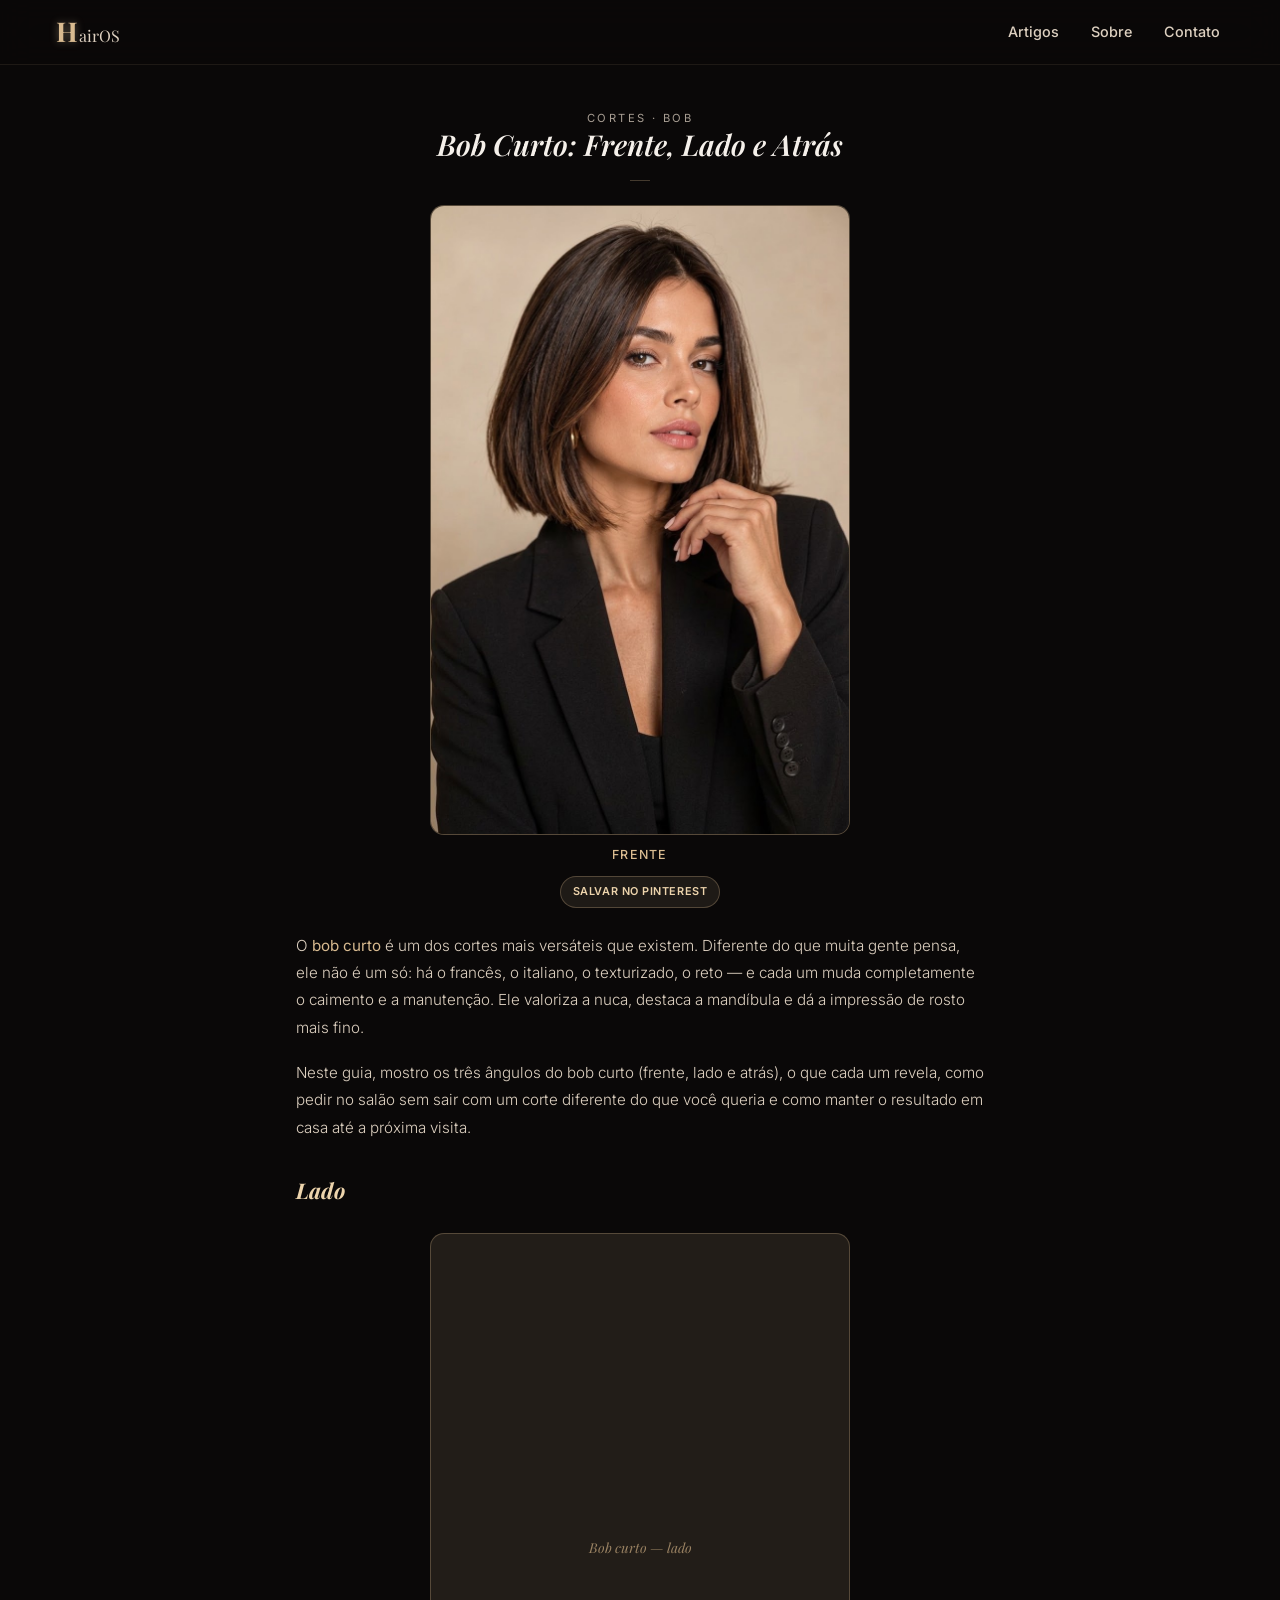
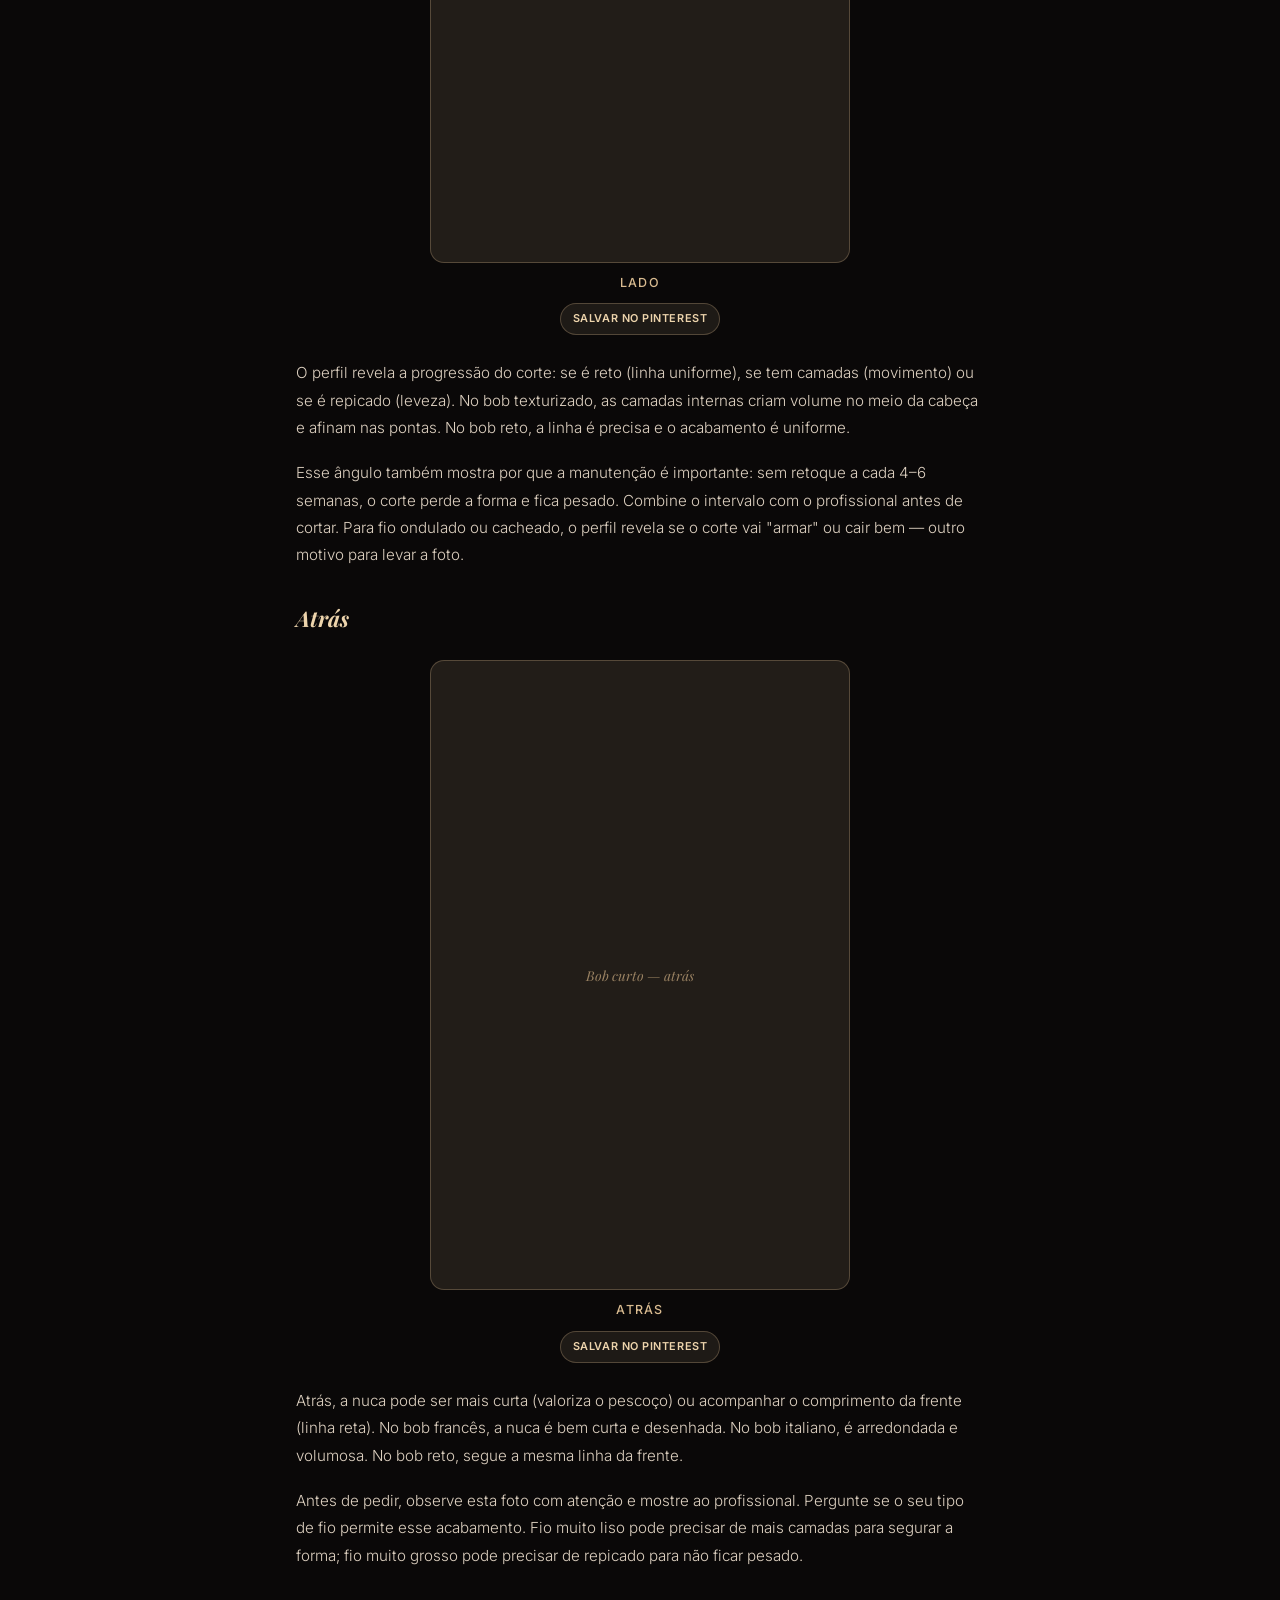
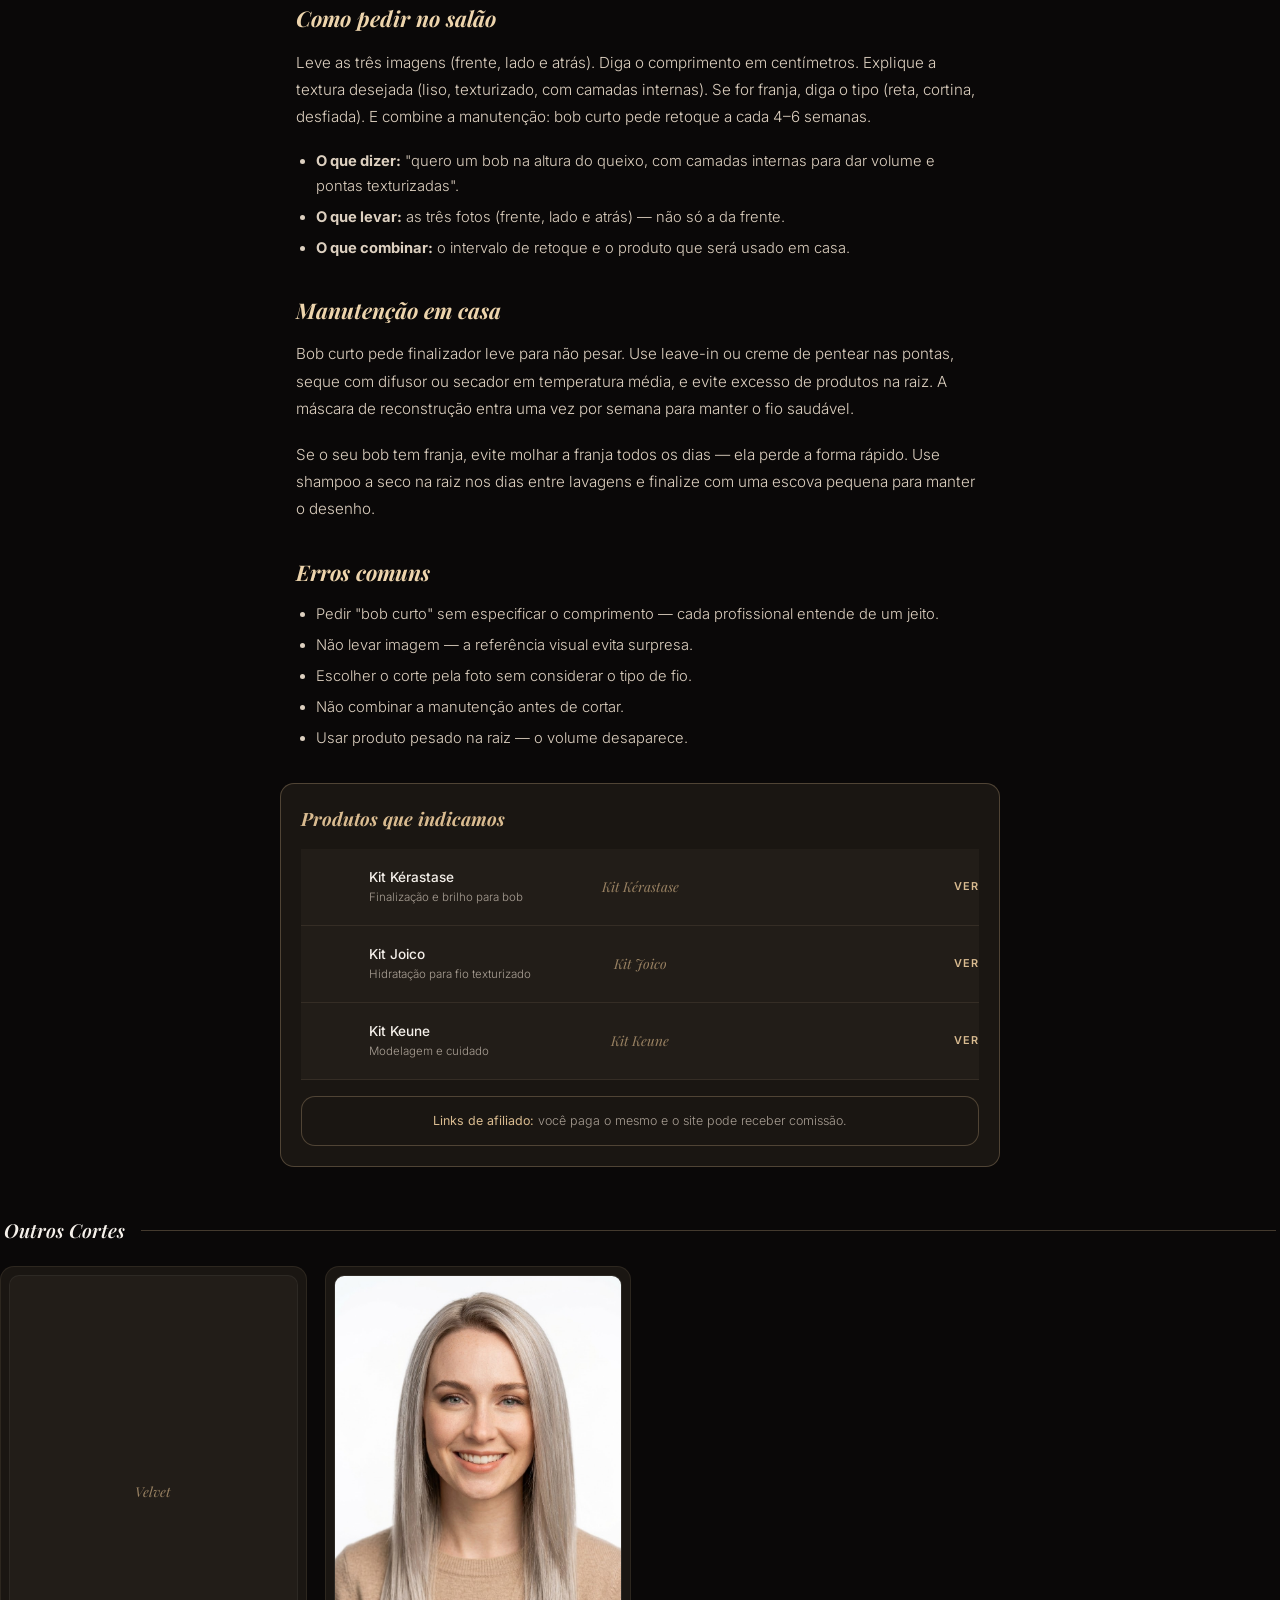
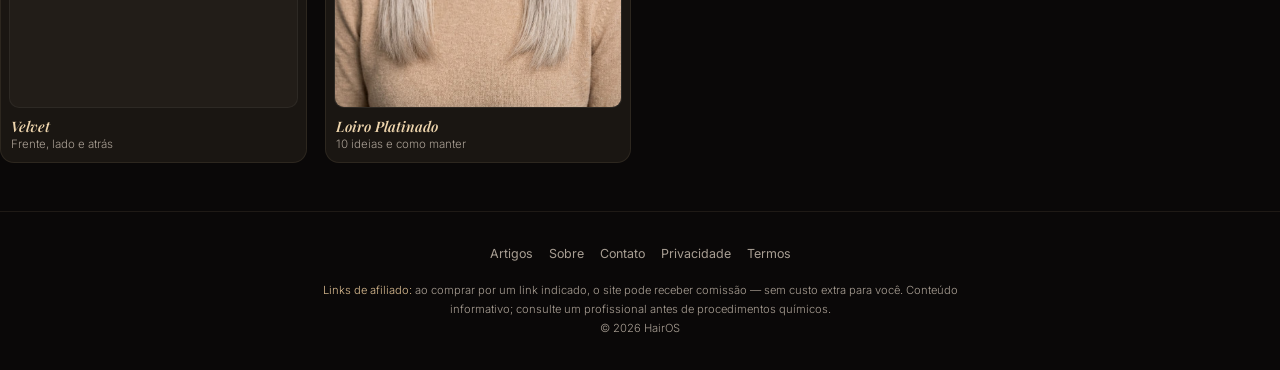
==== bob-curto.html @ 101d91c1 "ok" ====
<!DOCTYPE html>
<html lang="pt-BR">
<head>
  <meta charset="UTF-8">
  <meta name="viewport" content="width=device-width, initial-scale=1.0, viewport-fit=cover">
  <meta name="theme-color" content="#0a0808">
  <meta name="color-scheme" content="dark">
  <meta name="format-detection" content="telephone=no">

  <title>Bob Curto: Frente, Lado e Atrás — HairOS</title>
  <meta name="description" content="Bob curto: veja frente, lado e atrás, o que cada variação valoriza e como pedir no salão sem sair com um corte diferente. Guia completo com curadoria profissional.">
  <meta name="robots" content="index, follow, max-image-preview:large">
  <link rel="canonical" href="https://hairosvitrine.vercel.app/bob-curto.html">

  <meta name="p:domain_verify" content="dd06cb44ef57a7480eea8850c1535f46"/>

  <meta property="og:type" content="article">
  <meta property="og:locale" content="pt_BR">
  <meta property="og:site_name" content="HairOS">
  <meta property="og:title" content="Bob Curto: Frente, Lado e Atrás — HairOS">
  <meta property="og:description" content="Bob curto: veja frente, lado e atrás, o que cada variação valoriza e como pedir no salão.">
  <meta property="og:url" content="https://hairosvitrine.vercel.app/bob-curto.html">
  <!-- A imagem do card é a frente -->
  <meta property="og:image" content="https://hairosvitrine.vercel.app/img/bob-curto-frente.webp">
  <meta property="og:image:width" content="1200">
  <meta property="og:image:height" content="630">
  <meta property="og:image:alt" content="Bob curto — frente">
  <meta property="article:published_time" content="2026-10-26T00:00:00-03:00">
  <meta property="article:section" content="Cortes">

  <meta name="twitter:card" content="summary_large_image">
  <meta name="twitter:title" content="Bob Curto: Frente, Lado e Atrás — HairOS">
  <meta name="twitter:description" content="Bob curto: veja frente, lado e atrás, o que cada variação valoriza e como pedir no salão.">
  <meta name="twitter:image" content="https://hairosvitrine.vercel.app/img/bob-curto-frente.webp">

  <link rel="icon" href="data:image/svg+xml,%3Csvg xmlns='http://www.w3.org/2000/svg' viewBox='0 0 100 100'%3E%3Crect width='100' height='100' fill='%230a0808'/%3E%3Ctext x='50' y='72' font-family='Georgia,serif' font-size='72' fill='%23d9bb90' text-anchor='middle'%3EH%3C/text%3E%3C/svg%3E">

  <link rel="preconnect" href="https://fonts.googleapis.com">
  <link rel="preconnect" href="https://fonts.gstatic.com" crossorigin>
  <link href="https://fonts.googleapis.com/css2?family=Playfair+Display:ital,wght@0,400;0,600;0,700;1,400;1,600&family=Inter:wght@300;400;500;600&display=swap" rel="stylesheet">

  <link rel="stylesheet" href="style.css">

  <script type="application/ld+json">
  {
    "@context": "https://schema.org",
    "@type": "Article",
    "headline": "Bob Curto: Frente, Lado e Atrás",
    "description": "Bob curto: veja frente, lado e atrás, o que cada variação valoriza e como pedir no salão.",
    "image": "https://hairosvitrine.vercel.app/img/bob-curto-frente.webp",
    "author": { "@type": "Person", "name": "HairOS" },
    "publisher": {
      "@type": "Organization",
      "name": "HairOS",
      "logo": { "@type": "ImageObject", "url": "https://hairosvitrine.vercel.app/img/logo.webp" }
    },
    "datePublished": "2026-10-26",
    "dateModified": "2026-10-26",
    "mainEntityOfPage": { "@type": "WebPage", "@id": "https://hairosvitrine.vercel.app/bob-curto.html" },
    "inLanguage": "pt-BR"
  }
  </script>
</head>
<body>

  <header class="site-header">
    <div class="header-inner">
      <a href="index.html" class="brand" aria-label="HairOS — início">
        <span class="brand-h">H</span><span class="brand-rest">airOS</span>
      </a>
      <nav class="nav-desktop" aria-label="Navegação principal">
        <a href="index.html#artigos">Artigos</a>
        <a href="index.html#sobre">Sobre</a>
        <a href="index.html#contato">Contato</a>
      </nav>
      <button class="menu-toggle" aria-label="Abrir menu" aria-expanded="false" aria-controls="drawer">
        <span><span class="bar"></span><span class="bar"></span><span class="bar"></span></span>
      </button>
    </div>
  </header>

  <div class="drawer-overlay" id="drawerOverlay"></div>
  <aside class="drawer" id="drawer" aria-hidden="true" inert>
    <div class="drawer-header">
      <span class="brand"><span class="brand-h">H</span><span class="brand-rest">airOS</span></span>
      <button class="drawer-fechar" id="drawerFechar" aria-label="Fechar menu">&times;</button>
    </div>
    <nav class="drawer-nav">
      <a href="index.html#artigos">Artigos</a>
      <a href="index.html#sobre">Sobre</a>
      <a href="index.html#contato">Contato</a>
      <a href="index.html#privacidade">Privacidade</a>
    </nav>
  </aside>

  <main>
    <!-- HERO -->
    <section class="article-hero">
      <span class="sub">Cortes · Bob</span>
      <h1>Bob Curto: Frente, Lado e Atrás</h1>
      <span class="divider"></span>
    </section>

    <!-- IMAGEM DE DESTAQUE (FRENTE) -->
    <section class="article-body">
      <figure class="article-figure">
        <span class="card-img-wrap">
          <img src="img/bob-curto-frente.webp" alt="Bob curto — frente" loading="eager" onerror="_imgErro(this)">
        </span>
        <figcaption>Frente</figcaption>
        <a class="pin-btn" href="#" data-pin-url="https://hairosvitrine.vercel.app/bob-curto.html" data-pin-media="https://hairosvitrine.vercel.app/img/bob-curto-frente.webp" data-pin-description="Bob curto — frente">Salvar no Pinterest</a>
      </figure>
    </section>

    <!-- INTRODUÇÃO -->
    <article class="article-body">
      <p>O <span class="gold">bob curto</span> é um dos cortes mais versáteis que existem. Diferente do que muita gente pensa, ele não é um só: há o francês, o italiano, o texturizado, o reto — e cada um muda completamente o caimento e a manutenção. Ele valoriza a nuca, destaca a mandíbula e dá a impressão de rosto mais fino.</p>
      <p>Neste guia, mostro os três ângulos do bob curto (frente, lado e atrás), o que cada um revela, como pedir no salão sem sair com um corte diferente do que você queria e como manter o resultado em casa até a próxima visita.</p>
    </article>

    <!-- BLOCO LADO -->
    <section class="article-body">
      <h2>Lado</h2>
      <figure class="article-figure">
        <span class="card-img-wrap">
          <img src="img/bob-curto-lado.webp" alt="Bob curto — lado" loading="lazy" onerror="_imgErro(this)">
        </span>
        <figcaption>Lado</figcaption>
        <a class="pin-btn" href="#" data-pin-url="https://hairosvitrine.vercel.app/bob-curto.html" data-pin-media="https://hairosvitrine.vercel.app/img/bob-curto-lado.webp" data-pin-description="Bob curto — lado">Salvar no Pinterest</a>
      </figure>
      <p>O perfil revela a progressão do corte: se é reto (linha uniforme), se tem camadas (movimento) ou se é repicado (leveza). No bob texturizado, as camadas internas criam volume no meio da cabeça e afinam nas pontas. No bob reto, a linha é precisa e o acabamento é uniforme.</p>
      <p>Esse ângulo também mostra por que a manutenção é importante: sem retoque a cada 4–6 semanas, o corte perde a forma e fica pesado. Combine o intervalo com o profissional antes de cortar. Para fio ondulado ou cacheado, o perfil revela se o corte vai "armar" ou cair bem — outro motivo para levar a foto.</p>
    </section>

    <!-- BLOCO ATRÁS -->
    <section class="article-body">
      <h2>Atrás</h2>
      <figure class="article-figure">
        <span class="card-img-wrap">
          <img src="img/bob-curto-atras.webp" alt="Bob curto — atrás" loading="lazy" onerror="_imgErro(this)">
        </span>
        <figcaption>Atrás</figcaption>
        <a class="pin-btn" href="#" data-pin-url="https://hairosvitrine.vercel.app/bob-curto.html" data-pin-media="https://hairosvitrine.vercel.app/img/bob-curto-atras.webp" data-pin-description="Bob curto — atrás">Salvar no Pinterest</a>
      </figure>
      <p>Atrás, a nuca pode ser mais curta (valoriza o pescoço) ou acompanhar o comprimento da frente (linha reta). No bob francês, a nuca é bem curta e desenhada. No bob italiano, é arredondada e volumosa. No bob reto, segue a mesma linha da frente.</p>
      <p>Antes de pedir, observe esta foto com atenção e mostre ao profissional. Pergunte se o seu tipo de fio permite esse acabamento. Fio muito liso pode precisar de mais camadas para segurar a forma; fio muito grosso pode precisar de repicado para não ficar pesado.</p>
    </section>

    <!-- COMO PEDIR -->
    <article class="article-body">
      <h2>Como pedir no salão</h2>
      <p>Leve as três imagens (frente, lado e atrás). Diga o comprimento em centímetros. Explique a textura desejada (liso, texturizado, com camadas internas). Se for franja, diga o tipo (reta, cortina, desfiada). E combine a manutenção: bob curto pede retoque a cada 4–6 semanas.</p>
      <ul>
        <li><strong>O que dizer:</strong> "quero um bob na altura do queixo, com camadas internas para dar volume e pontas texturizadas".</li>
        <li><strong>O que levar:</strong> as três fotos (frente, lado e atrás) — não só a da frente.</li>
        <li><strong>O que combinar:</strong> o intervalo de retoque e o produto que será usado em casa.</li>
      </ul>
    </article>

    <!-- MANUTENÇÃO -->
    <article class="article-body">
      <h2>Manutenção em casa</h2>
      <p>Bob curto pede finalizador leve para não pesar. Use leave-in ou creme de pentear nas pontas, seque com difusor ou secador em temperatura média, e evite excesso de produtos na raiz. A máscara de reconstrução entra uma vez por semana para manter o fio saudável.</p>
      <p>Se o seu bob tem franja, evite molhar a franja todos os dias — ela perde a forma rápido. Use shampoo a seco na raiz nos dias entre lavagens e finalize com uma escova pequena para manter o desenho.</p>
    </article>

    <!-- ERROS COMUNS -->
    <article class="article-body">
      <h2>Erros comuns</h2>
      <ul>
        <li>Pedir "bob curto" sem especificar o comprimento — cada profissional entende de um jeito.</li>
        <li>Não levar imagem — a referência visual evita surpresa.</li>
        <li>Escolher o corte pela foto sem considerar o tipo de fio.</li>
        <li>Não combinar a manutenção antes de cortar.</li>
        <li>Usar produto pesado na raiz — o volume desaparece.</li>
      </ul>
    </article>

    <!-- PRODUTOS SUGERIDOS (3 kits) -->
    <section class="produtos-sugeridos">
      <h3>Produtos que indicamos</h3>
      <a class="produto-item" href="https://meli.la/1MwSY7v" target="_blank" rel="nofollow sponsored noopener noreferrer">
        <img src="img/produto-kerastase.webp" alt="Kit Kérastase" loading="lazy" onerror="_imgErro(this)">
        <span class="prod-info"><span class="prod-nome">Kit Kérastase</span><span class="prod-sub">Finalização e brilho para bob</span></span>
        <span class="prod-cta">Ver</span>
      </a>
      <a class="produto-item" href="https://meli.la/2x9xqBe" target="_blank" rel="nofollow sponsored noopener noreferrer">
        <img src="img/produto-joico.webp" alt="Kit Joico" loading="lazy" onerror="_imgErro(this)">
        <span class="prod-info"><span class="prod-nome">Kit Joico</span><span class="prod-sub">Hidratação para fio texturizado</span></span>
        <span class="prod-cta">Ver</span>
      </a>
      <a class="produto-item" href="https://meli.la/1GbiW7M" target="_blank" rel="nofollow sponsored noopener noreferrer">
        <img src="img/produto-keune.webp" alt="Kit Keune" loading="lazy" onerror="_imgErro(this)">
        <span class="prod-info"><span class="prod-nome">Kit Keune</span><span class="prod-sub">Modelagem e cuidado</span></span>
        <span class="prod-cta">Ver</span>
      </a>
      <p class="aviso-afiliado" style="margin-top:16px;margin-bottom:0">
        <span class="gold">Links de afiliado:</span> você paga o mesmo e o site pode receber comissão.
      </p>
    </section>

    <!-- OUTROS CORTES -->
    <section class="article-related">
      <div class="bloco">
        <div class="bloco-head"><h2>Outros Cortes</h2><div class="linha"></div></div>
        <div class="grid">
          <a class="card" href="velvet.html">
            <span class="card-img-wrap"><img src="img/velvet-frente.webp" alt="Velvet" loading="lazy" onerror="_imgErro(this)"></span>
            <span class="card-text-wrap"><span class="card-nome">Velvet</span><span class="card-sub">Frente, lado e atrás</span></span>
          </a>
          <a class="card" href="loiro-platinado.html">
            <span class="card-img-wrap"><img src="img/loiro-platinado-capa.webp" alt="Loiro Platinado" loading="lazy" onerror="_imgErro(this)"></span>
            <span class="card-text-wrap"><span class="card-nome">Loiro Platinado</span><span class="card-sub">10 ideias e como manter</span></span>
          </a>
        </div>
      </div>
    </section>
  </main>

  <footer class="site-footer">
    <div class="footer-links">
      <a href="index.html#artigos">Artigos</a>
      <a href="index.html#sobre">Sobre</a>
      <a href="index.html#contato">Contato</a>
      <a href="index.html#privacidade">Privacidade</a>
      <a href="index.html#termos">Termos</a>
    </div>
    <p class="footer-note">
      <span class="gold">Links de afiliado:</span> ao comprar por um link indicado, o site pode receber comissão — sem custo extra para você.
      Conteúdo informativo; consulte um profissional antes de procedimentos químicos.
      <br>© <span id="anoAtual">2026</span> HairOS
    </p>
  </footer>

  <script src="app.js" defer></script>
</body>
</html>
---- style.css ----
/* ============================================================
   HairOS — style.css
   DNA: dark + dourado, Playfair + Inter, mobile first
   ============================================================ */

:root{
  --bg:#0a0808; --bg-card:#1a1612; --bg-elevated:#221d18;
  --text:#f5f0ea; --text-sec:#ddd0c0; --text-muted:#a89e93;
  --gold:#d9bb90; --gold-light:#edd4ac; --gold-hi:#fdf1d4; --gold-lo:#9b8363;
  --gold-grad:linear-gradient(145deg,var(--gold-hi),#edd4ac 32%,#ceaf84 64%,var(--gold-lo));
  --border:rgba(217,187,144,.10); --border-gold:rgba(217,187,144,.28);
  --radius:14px;
  --ease-out:cubic-bezier(.22,1,.36,1);
  --tr-ui:background-color .3s var(--ease-out),border-color .3s var(--ease-out),color .3s var(--ease-out),box-shadow .3s var(--ease-out),transform .3s var(--ease-out),opacity .3s var(--ease-out);
  --focus-ring:0 0 0 3px rgba(217,187,144,.5);
  --header-h:64px;
}
*{margin:0;padding:0;box-sizing:border-box}
html{-webkit-text-size-adjust:100%;text-size-adjust:100%;scroll-behavior:smooth;background:var(--bg)}
body{background:var(--bg);font-family:'Inter',sans-serif;color:var(--text);-webkit-font-smoothing:antialiased;line-height:1.65;min-height:100vh}
img{max-width:100%;height:auto;display:block;-webkit-user-drag:none;user-select:none}
a{color:inherit}
:focus-visible{outline:none;box-shadow:var(--focus-ring)}
.sr-only{position:absolute;width:1px;height:1px;overflow:hidden;clip:rect(0 0 0 0);white-space:nowrap}

/* ---------- HEADER ---------- */
.site-header{position:sticky;top:0;z-index:900;background:rgba(10,8,8,.82);backdrop-filter:blur(18px) saturate(160%);-webkit-backdrop-filter:blur(18px) saturate(160%);border-bottom:1px solid var(--border)}
.header-inner{max-width:1200px;margin:0 auto;padding:0 16px;height:var(--header-h);display:flex;align-items:center;justify-content:space-between;gap:16px}
.brand{display:flex;align-items:baseline;gap:2px;text-decoration:none;line-height:1;background:none;border:none;cursor:pointer;padding:0}
.brand-h{font-family:'Playfair Display',serif;font-size:1.7rem;font-weight:700;color:var(--gold);letter-spacing:-.03em;text-shadow:0 0 8px rgba(237,212,172,.4)}
.brand-rest{font-family:'Playfair Display',serif;font-size:1rem;color:var(--text-sec)}
.menu-toggle{width:44px;height:44px;border-radius:50%;background:transparent;border:1px solid var(--border-gold);color:var(--gold-light);display:flex;align-items:center;justify-content:center;cursor:pointer;transition:var(--tr-ui)}
.menu-toggle:hover{background:rgba(217,187,144,.08);border-color:var(--gold)}
.menu-toggle .bar{display:block;width:18px;height:1.5px;background:currentColor;border-radius:2px}
.menu-toggle .bar+.bar{margin-top:4px}
.nav-desktop{display:none}
.nav-desktop a{text-decoration:none;color:var(--text-sec);font-size:.9rem;font-weight:500;padding:8px 4px;transition:var(--tr-ui)}
.nav-desktop a:hover{color:var(--gold)}
@media(min-width:768px){
  .nav-desktop{display:flex;gap:24px;align-items:center}
  .menu-toggle{display:none}
}

/* drawer mobile */
.drawer-overlay{position:fixed;inset:0;background:rgba(10,8,8,.7);backdrop-filter:blur(4px);z-index:950;opacity:0;visibility:hidden;transition:opacity .35s,visibility .35s}
.drawer-overlay.ativo{opacity:1;visibility:visible}
.drawer{position:fixed;top:0;right:0;bottom:0;width:min(320px,84vw);background:var(--bg-card);border-left:1px solid var(--border-gold);z-index:960;transform:translateX(100%);transition:transform .45s var(--ease-out);display:flex;flex-direction:column;padding:24px 0;overflow-y:auto}
.drawer.aberto{transform:translateX(0)}
.drawer-header{display:flex;align-items:center;justify-content:space-between;padding:0 24px 24px;border-bottom:1px solid var(--border)}
.drawer-fechar{width:38px;height:38px;border-radius:50%;background:var(--gold);border:2px solid #000;color:#000;font-size:1.1rem;font-weight:700;cursor:pointer;display:flex;align-items:center;justify-content:center}
.drawer-nav{display:flex;flex-direction:column;padding:16px 0}
.drawer-nav a{display:block;padding:16px 24px;color:var(--text);font-family:'Playfair Display',serif;font-style:italic;font-size:1.15rem;text-decoration:none;border-bottom:1px solid var(--border);transition:var(--tr-ui)}
.drawer-nav a:hover{background:rgba(217,187,144,.05);color:var(--gold);padding-left:30px}

/* ---------- CONTAINER / TIPOGRAFIA ---------- */
.container{max-width:1100px;margin:0 auto;padding:0 16px}
.page-title{text-align:center;padding:32px 16px 8px}
.page-title h1{font-family:'Playfair Display',serif;font-style:italic;font-size:1.6rem;font-weight:600;line-height:1.2}
.page-title .divider{display:block;width:20px;height:1px;margin:18px auto 14px;background:var(--border-gold)}
.page-title .sub{display:block;font-size:.7rem;letter-spacing:.22em;text-transform:uppercase;color:var(--text-muted);font-weight:300;line-height:1.9}
.page-title .sub .highlight{color:var(--gold);font-weight:400}
.bloco{margin-bottom:48px}
.bloco-head{display:flex;align-items:center;gap:16px;margin-bottom:20px;padding:0 4px}
.bloco-head h2{font-family:'Playfair Display',serif;font-style:italic;font-weight:600;font-size:1.2rem;white-space:nowrap}
.bloco-head .linha{flex:1;height:1px;background:var(--border-gold)}

/* ---------- GRID DE CARDS ---------- */
.grid{display:grid;grid-template-columns:repeat(2,minmax(0,1fr));gap:14px}
@media(min-width:601px){.grid{grid-template-columns:repeat(3,minmax(0,1fr))}}
@media(min-width:1025px){.grid{grid-template-columns:repeat(4,minmax(0,1fr));gap:18px}}
.card{position:relative;display:flex;flex-direction:column;width:100%;cursor:pointer;background:var(--bg-card);border:1px solid var(--border);border-radius:var(--radius);padding:8px;text-align:left;text-decoration:none;color:inherit;transition:transform .3s var(--ease-out),border-color .3s var(--ease-out),box-shadow .3s var(--ease-out)}
.card:hover{border-color:var(--border-gold);transform:translateY(-4px);box-shadow:0 8px 24px rgba(0,0,0,.4)}
.card-img-wrap{position:relative;display:block;width:100%;aspect-ratio:2/3;overflow:hidden;border-radius:calc(var(--radius) - 4px);background:var(--bg-elevated);border:1px solid rgba(255,255,255,.05)}
.card-img-wrap img{position:absolute;inset:0;width:100%;height:100%;object-fit:cover;transition:transform .8s var(--ease-out)}
.card:hover .card-img-wrap img{transform:scale(1.04)}
.card-text-wrap{padding:10px 2px 2px}
.card-nome{
  display:-webkit-box;
  -webkit-line-clamp:1;
  line-clamp:1;              /* versão padrão */
  -webkit-box-orient:vertical;
  box-orient:vertical;       /* versão padrão */
  overflow:hidden;
  font-family:'Playfair Display',serif;
  font-style:italic;
  font-size:.9rem;
  font-weight:600;
  color:var(--gold-light);
  line-height:1.2
}
.card-sub{
  display:-webkit-box;
  -webkit-line-clamp:2;
  line-clamp:2;
  -webkit-box-orient:vertical;
  box-orient:vertical;
  overflow:hidden;
  font-size:.72rem;
  color:var(--text-muted);
  font-weight:300;
  line-height:1.3;
  margin-top:2px
}
/* ---------- ESPAÇOS DE ANÚNCIO (escondidos até aprovação) ---------- */
.ad-slot{display:none !important}

/* ---------- ARTIGO ---------- */
.article-hero{text-align:center;padding:32px 16px 0}
.article-hero h1{font-family:'Playfair Display',serif;font-style:italic;font-size:1.8rem;font-weight:600;line-height:1.2;max-width:720px;margin:0 auto}
.article-hero .sub{display:block;font-size:.7rem;letter-spacing:.22em;text-transform:uppercase;color:var(--text-muted);margin-top:12px}
.article-hero .divider{display:block;width:20px;height:1px;margin:18px auto;background:var(--border-gold)}
.article-body{max-width:720px;margin:0 auto;padding:0 16px}
.article-body p{font-size:.95rem;color:var(--text-sec);line-height:1.8;margin-bottom:18px;font-weight:300}
.article-body h2{font-family:'Playfair Display',serif;font-style:italic;font-size:1.35rem;color:var(--gold-light);margin:32px 0 12px}
.article-body h3{font-family:'Playfair Display',serif;font-style:italic;font-size:1.1rem;color:var(--gold);margin:24px 0 8px}
.article-body ul{margin:0 0 18px 20px}
.article-body li{font-size:.92rem;color:var(--text-sec);font-weight:300;line-height:1.7;margin-bottom:6px}
.article-body .gold{color:var(--gold);font-weight:400}

/* imagem grande dentro do texto (frente, lado, atrás) */
.article-figure{margin:24px 0;text-align:center}
.article-figure .card-img-wrap{max-width:420px;margin:0 auto;aspect-ratio:2/3;border-radius:var(--radius);border:1px solid var(--border-gold)}
.article-figure figcaption{font-size:.78rem;color:var(--gold);text-transform:uppercase;letter-spacing:.1em;margin-top:10px;font-weight:500}
.article-figure .pin-btn{margin-top:10px}

/* aviso de afiliado */
.aviso-afiliado{max-width:720px;margin:0 auto 28px;padding:14px 18px;background:var(--bg-card);border:1px solid var(--border-gold);border-radius:var(--radius);font-size:.78rem;color:var(--text-muted);font-weight:300;text-align:center;line-height:1.6}
.aviso-afiliado .gold{color:var(--gold);font-weight:400}

/* bloco de produtos sugeridos */
.produtos-sugeridos{max-width:720px;margin:32px auto;padding:20px;background:var(--bg-card);border:1px solid var(--border-gold);border-radius:var(--radius)}
.produtos-sugeridos h3{font-family:'Playfair Display',serif;font-style:italic;font-size:1.15rem;color:var(--gold);margin-bottom:14px}
.produto-item{display:flex;gap:12px;align-items:center;padding:10px 0;border-bottom:1px solid var(--border);text-decoration:none;color:inherit;transition:var(--tr-ui)}
.produto-item:last-child{border-bottom:none}
.produto-item:hover{color:var(--gold)}
.produto-item img{width:56px;height:56px;object-fit:contain;border-radius:8px;background:var(--bg-elevated);flex-shrink:0}
.produto-item .prod-info{flex:1;min-width:0}
.produto-item .prod-nome{display:block;font-size:.85rem;font-weight:500;color:var(--text)}
.produto-item .prod-sub{display:block;font-size:.72rem;color:var(--text-muted);font-weight:300}
.produto-item .prod-cta{font-size:.68rem;text-transform:uppercase;letter-spacing:.08em;color:var(--gold);font-weight:600;white-space:nowrap}

/* botão Pinterest */
.pin-btn{display:inline-flex;align-items:center;gap:6px;padding:6px 12px;border-radius:999px;background:rgba(217,187,144,.1);border:1px solid var(--border-gold);color:var(--gold-light);font-size:.68rem;text-transform:uppercase;letter-spacing:.05em;text-decoration:none;font-weight:600;transition:var(--tr-ui);margin-top:8px;cursor:pointer}
.pin-btn:hover{background:rgba(217,187,144,.2);color:var(--gold-hi)}

/* outros cortes */
.article-related{margin-top:48px}

/* ---------- FOOTER ---------- */
.site-footer{border-top:1px solid var(--border);margin-top:48px;padding:32px 16px;text-align:center}
.footer-links{display:flex;flex-wrap:wrap;justify-content:center;gap:16px;margin-bottom:16px}
.footer-links a{font-size:.78rem;color:var(--text-muted);text-decoration:none;transition:var(--tr-ui)}
.footer-links a:hover{color:var(--gold)}
.footer-note{font-size:.7rem;color:var(--text-muted);font-weight:300;line-height:1.7;max-width:640px;margin:0 auto}
.footer-note .gold{color:var(--gold)}

/* ---------- LEGAL / SOBRE / CONTATO ---------- */
.legal{max-width:720px;margin:0 auto;padding:0 16px}
.legal h2{font-family:'Playfair Display',serif;font-style:italic;font-size:1.3rem;color:var(--gold-light);margin:32px 0 12px}
.legal p,.legal li{font-size:.88rem;color:var(--text-sec);line-height:1.8;font-weight:300;margin-bottom:12px}
.legal ul{margin-left:20px}
.contato-form{display:flex;flex-direction:column;gap:12px;max-width:480px;margin:0 auto}
.campo{width:100%;background:var(--bg-card);border:1px solid var(--border);border-radius:10px;padding:13px 16px;color:var(--text);font-family:inherit;font-size:16px;transition:var(--tr-ui)}
.campo:focus{outline:none;border-color:var(--border-gold)}
textarea.campo{min-height:120px;resize:vertical}
.btn-enviar{background:var(--gold-grad);border:none;border-radius:10px;padding:14px;color:#1b1209;font-weight:700;cursor:pointer;text-transform:uppercase;letter-spacing:.05em;font-family:inherit}
.contato-status{font-size:.8rem;color:var(--gold-light);min-height:1.2em;margin:0;text-align:center}

/* ---------- UTILITÁRIOS ---------- */
.img-erro{background:var(--bg-elevated)!important;display:flex!important;align-items:center;justify-content:center;position:relative}
.img-erro::after{content:attr(data-nome);position:absolute;inset:0;display:flex;align-items:center;justify-content:center;padding:12px;color:var(--gold-lo);font-family:'Playfair Display',serif;font-style:italic;font-size:.85rem;text-align:center}

@media(prefers-reduced-motion:reduce){
  *,*::before,*::after{animation-duration:.01ms!important;animation-delay:0s!important;transition-duration:.01ms!important}
}
/* BUSCADOR */
.header-search {
  padding: 0 16px 12px;
  max-width: 1200px;
  margin: 0 auto;
  width: 100%;
}
.search-input {
  width: 100%;
  height: 40px;
  padding: 0 16px;
  background: rgba(0, 0, 0, .25);
  border: 1px solid var(--border-gold);
  border-radius: 999px;
  color: var(--text);
  font-family: 'Inter', sans-serif;
  font-size: 0.9rem;
  transition: var(--tr-ui);
}
.search-input::placeholder { color: var(--text-muted); }
.search-input:focus {
  outline: none;
  background: rgba(0, 0, 0, .45);
  border-color: var(--gold);
  box-shadow: 0 0 0 3px rgba(217, 187, 144, .2);
}
.busca-vazia {
  text-align: center;
  color: var(--text-muted);
  font-size: 0.9rem;
  padding: 32px 0;
  font-weight: 300;
}
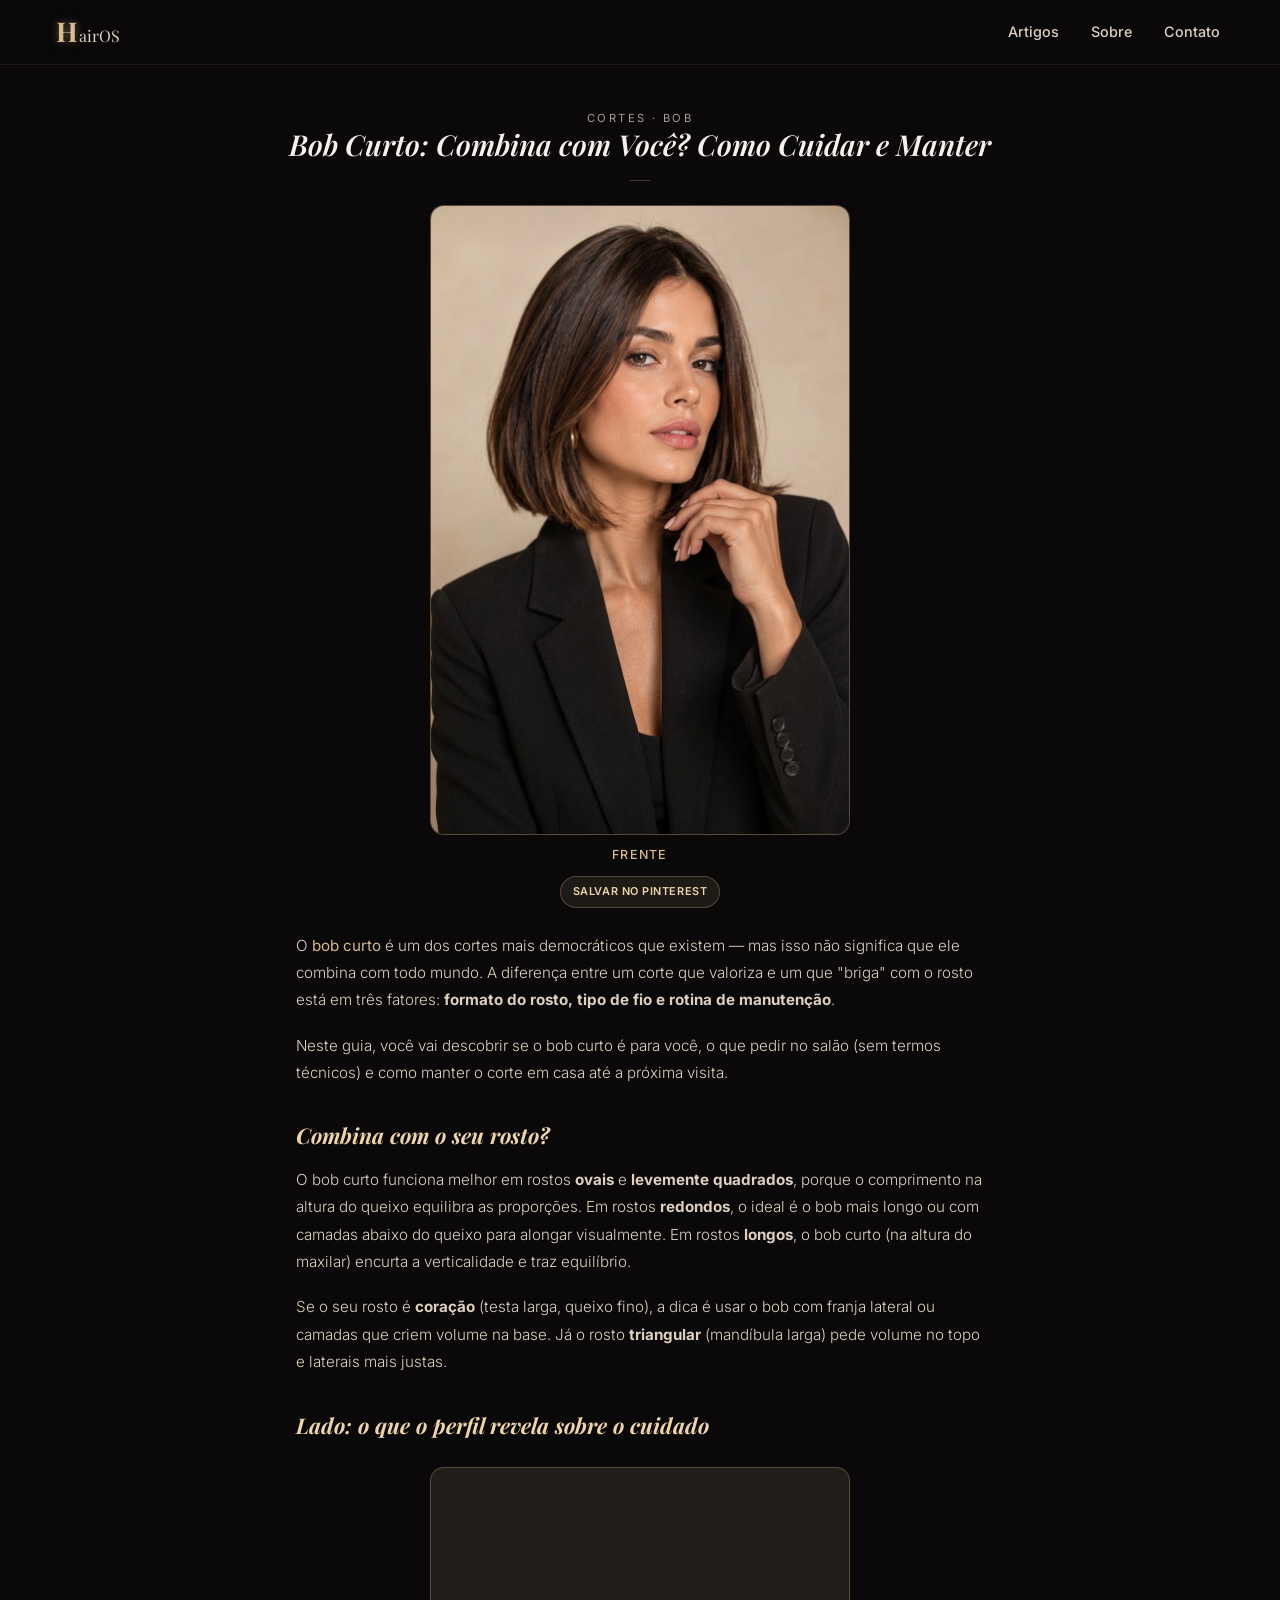
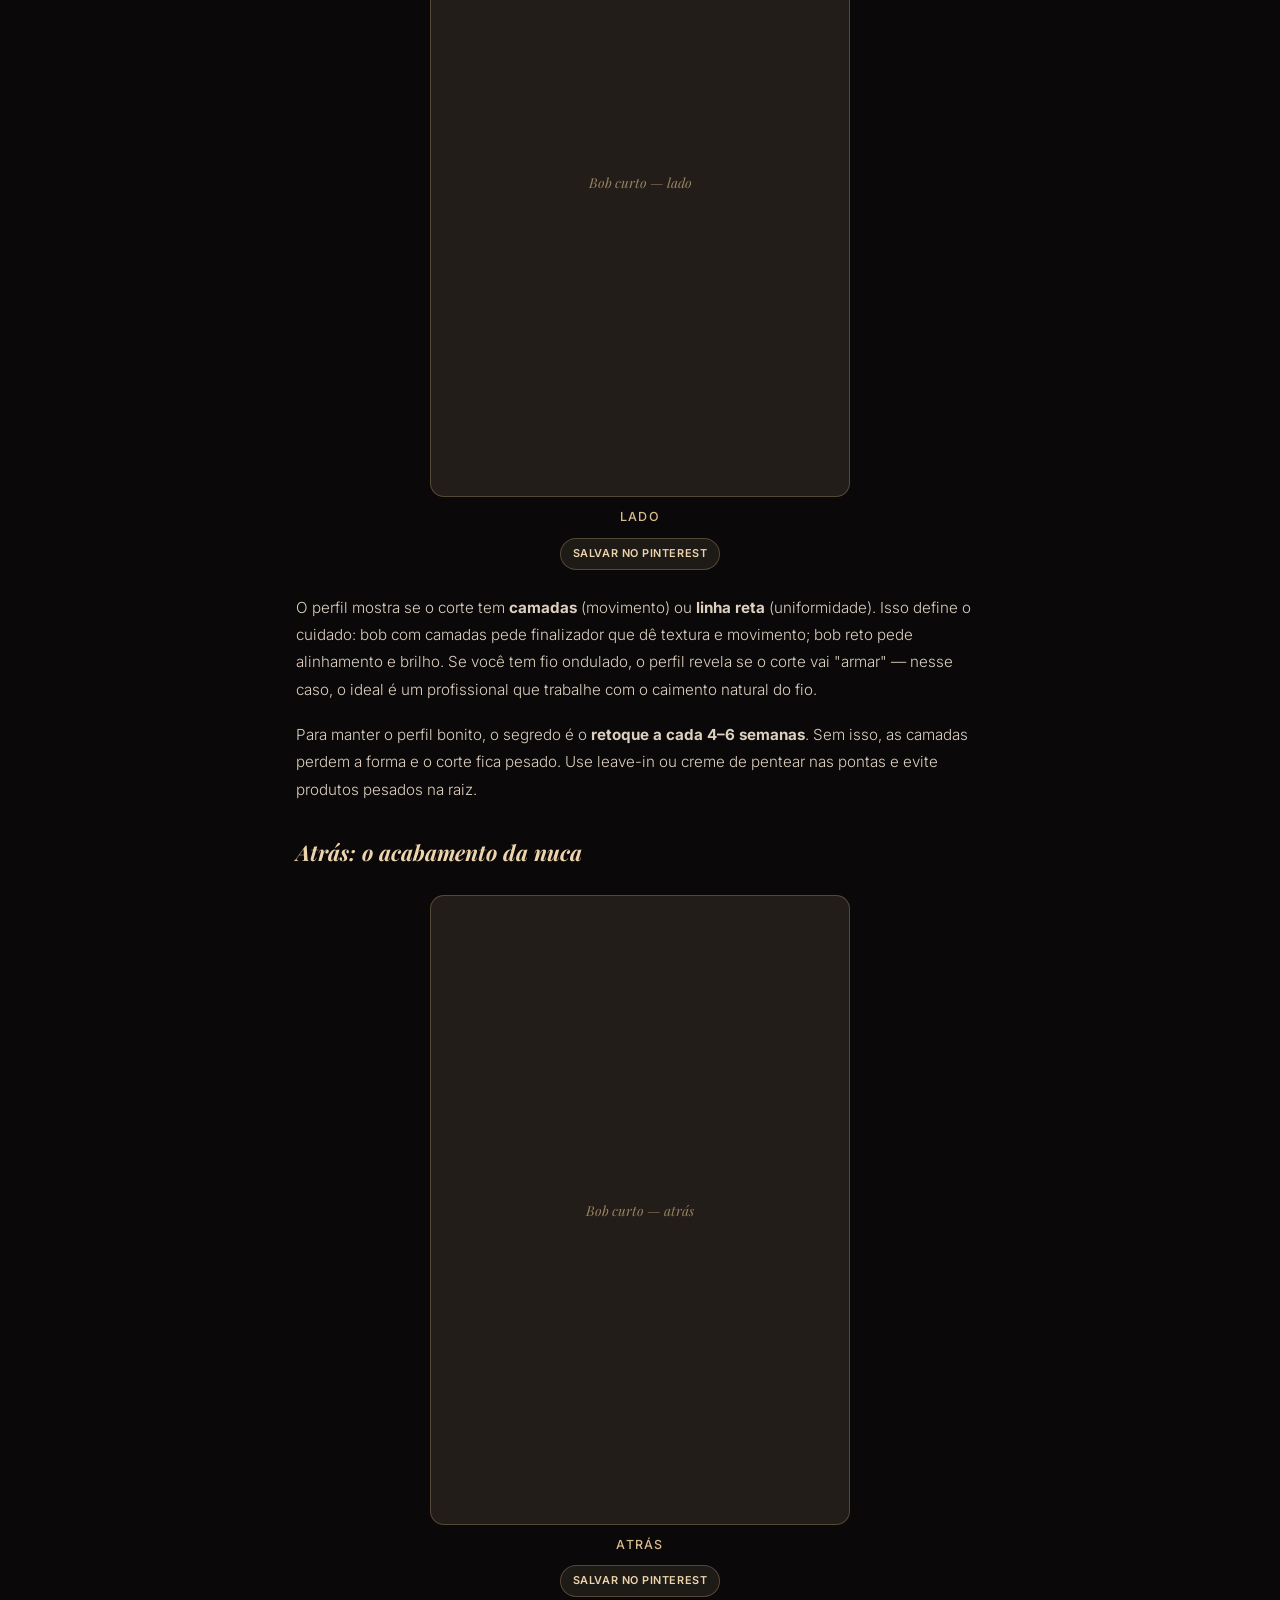
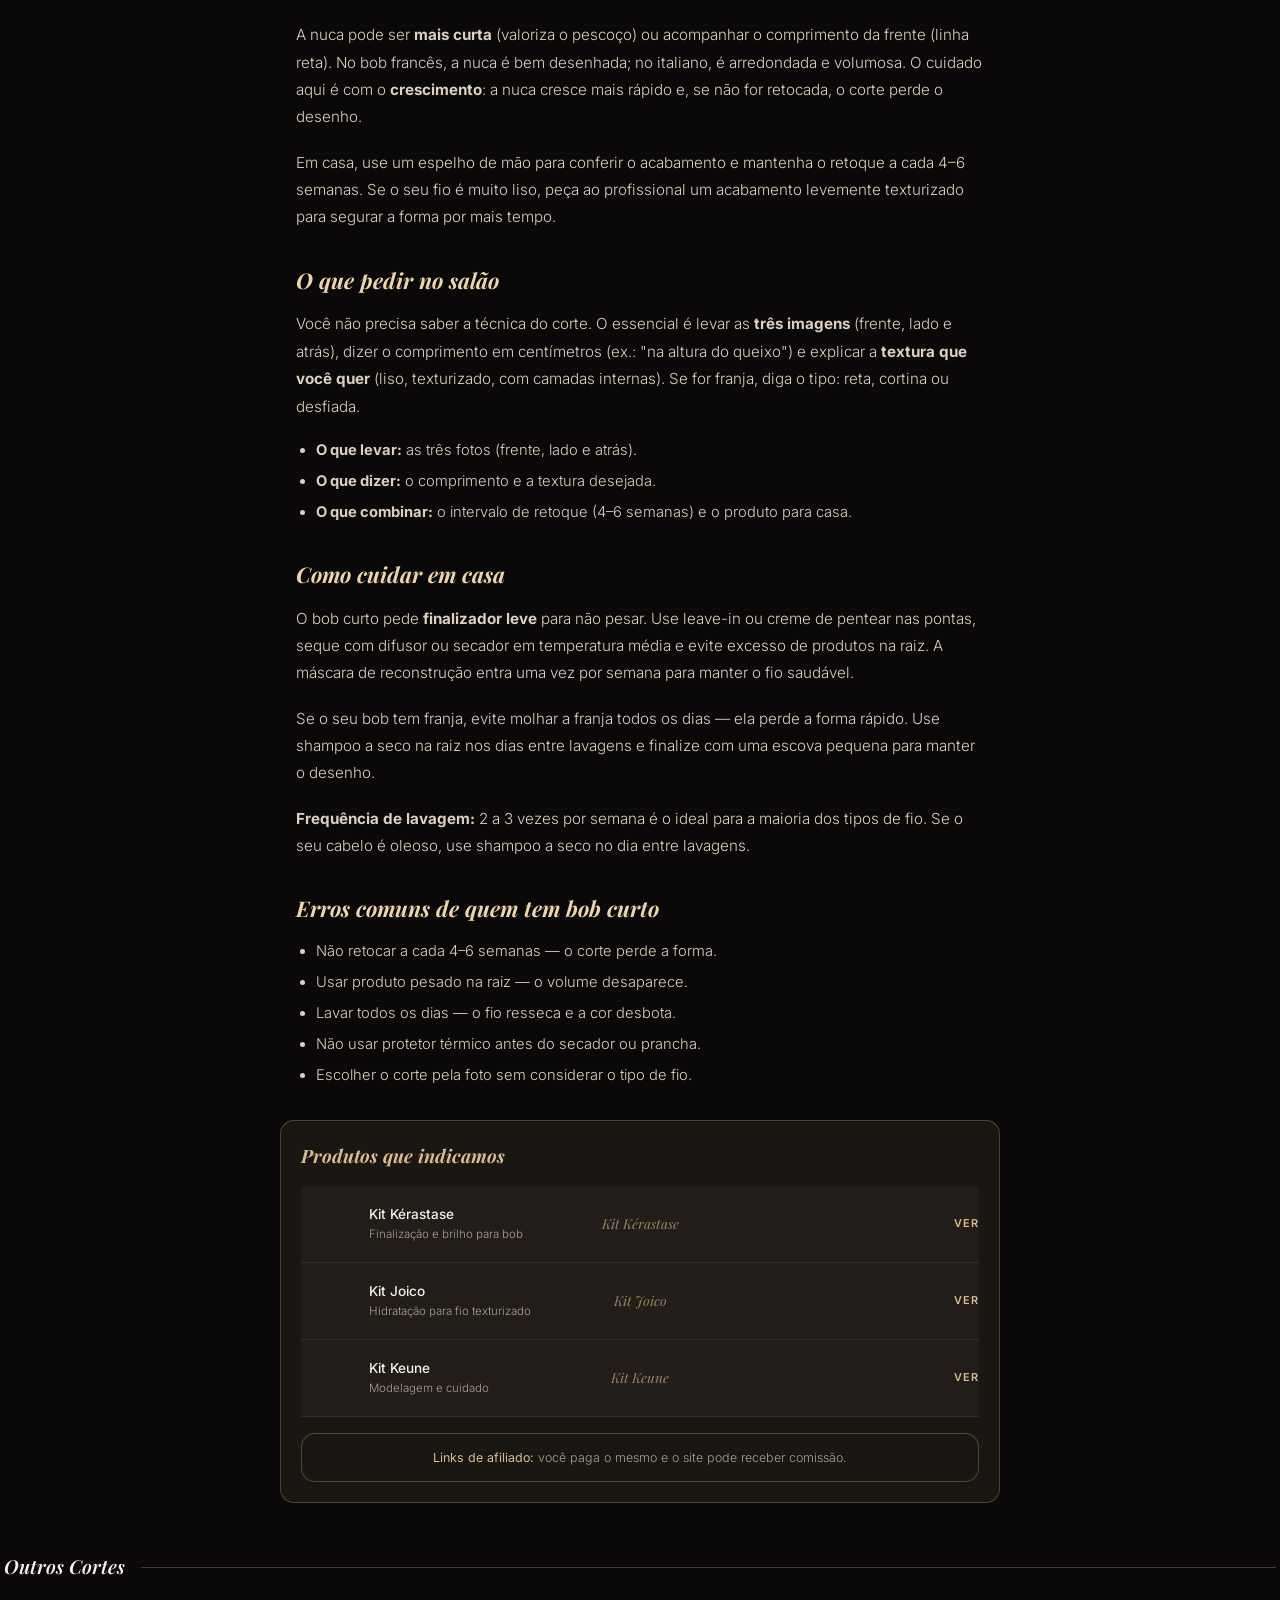
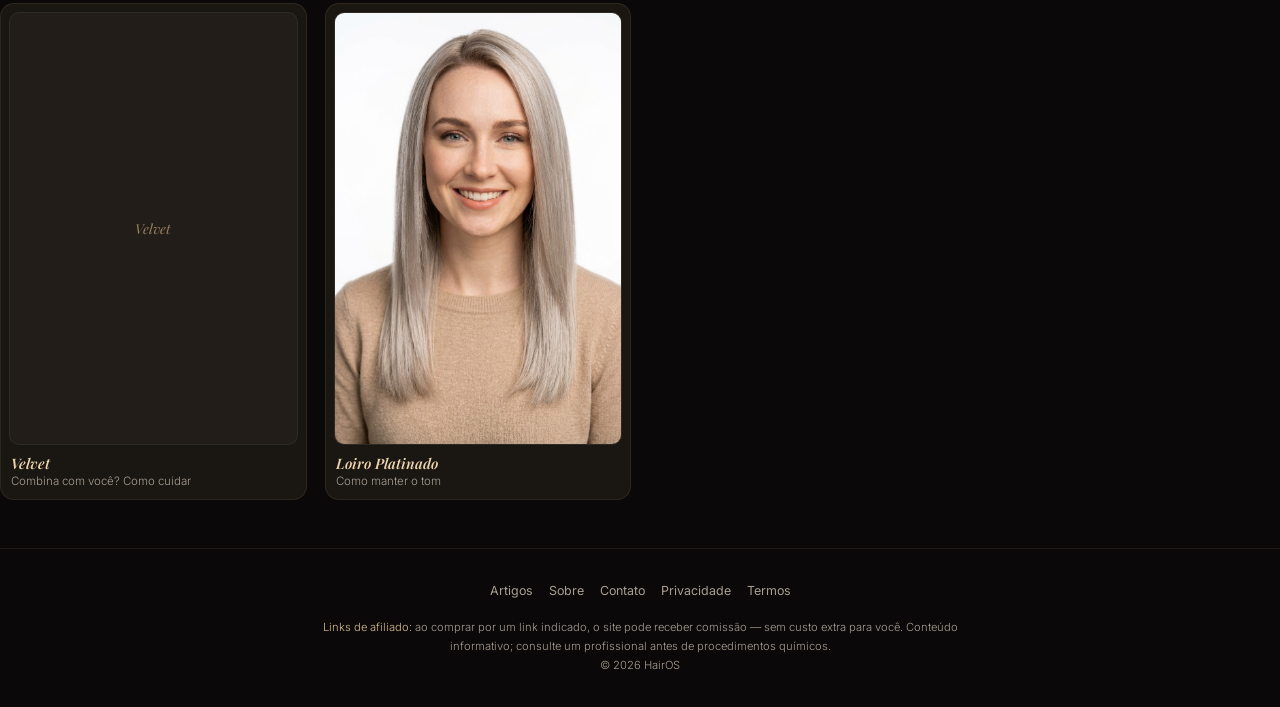
==== commit 3c1a5546: "Atualizar o bob-curto.html" ====
--- a/bob-curto.html
+++ b/bob-curto.html
@@ -1,237 +1,244 @@
-<!DOCTYPE html>
-<html lang="pt-BR">
-<head>
-  <meta charset="UTF-8">
-  <meta name="viewport" content="width=device-width, initial-scale=1.0, viewport-fit=cover">
-  <meta name="theme-color" content="#0a0808">
-  <meta name="color-scheme" content="dark">
-  <meta name="format-detection" content="telephone=no">
-
-  <title>Bob Curto: Frente, Lado e Atrás — HairOS</title>
-  <meta name="description" content="Bob curto: veja frente, lado e atrás, o que cada variação valoriza e como pedir no salão sem sair com um corte diferente. Guia completo com curadoria profissional.">
-  <meta name="robots" content="index, follow, max-image-preview:large">
-  <link rel="canonical" href="https://hairosvitrine.vercel.app/bob-curto.html">
-
-  <meta name="p:domain_verify" content="dd06cb44ef57a7480eea8850c1535f46"/>
-
-  <meta property="og:type" content="article">
-  <meta property="og:locale" content="pt_BR">
-  <meta property="og:site_name" content="HairOS">
-  <meta property="og:title" content="Bob Curto: Frente, Lado e Atrás — HairOS">
-  <meta property="og:description" content="Bob curto: veja frente, lado e atrás, o que cada variação valoriza e como pedir no salão.">
-  <meta property="og:url" content="https://hairosvitrine.vercel.app/bob-curto.html">
-  <!-- A imagem do card é a frente -->
-  <meta property="og:image" content="https://hairosvitrine.vercel.app/img/bob-curto-frente.webp">
-  <meta property="og:image:width" content="1200">
-  <meta property="og:image:height" content="630">
-  <meta property="og:image:alt" content="Bob curto — frente">
-  <meta property="article:published_time" content="2026-10-26T00:00:00-03:00">
-  <meta property="article:section" content="Cortes">
-
-  <meta name="twitter:card" content="summary_large_image">
-  <meta name="twitter:title" content="Bob Curto: Frente, Lado e Atrás — HairOS">
-  <meta name="twitter:description" content="Bob curto: veja frente, lado e atrás, o que cada variação valoriza e como pedir no salão.">
-  <meta name="twitter:image" content="https://hairosvitrine.vercel.app/img/bob-curto-frente.webp">
-
-  <link rel="icon" href="data:image/svg+xml,%3Csvg xmlns='http://www.w3.org/2000/svg' viewBox='0 0 100 100'%3E%3Crect width='100' height='100' fill='%230a0808'/%3E%3Ctext x='50' y='72' font-family='Georgia,serif' font-size='72' fill='%23d9bb90' text-anchor='middle'%3EH%3C/text%3E%3C/svg%3E">
-
-  <link rel="preconnect" href="https://fonts.googleapis.com">
-  <link rel="preconnect" href="https://fonts.gstatic.com" crossorigin>
-  <link href="https://fonts.googleapis.com/css2?family=Playfair+Display:ital,wght@0,400;0,600;0,700;1,400;1,600&family=Inter:wght@300;400;500;600&display=swap" rel="stylesheet">
-
-  <link rel="stylesheet" href="style.css">
-
-  <script type="application/ld+json">
-  {
-    "@context": "https://schema.org",
-    "@type": "Article",
-    "headline": "Bob Curto: Frente, Lado e Atrás",
-    "description": "Bob curto: veja frente, lado e atrás, o que cada variação valoriza e como pedir no salão.",
-    "image": "https://hairosvitrine.vercel.app/img/bob-curto-frente.webp",
-    "author": { "@type": "Person", "name": "HairOS" },
-    "publisher": {
-      "@type": "Organization",
-      "name": "HairOS",
-      "logo": { "@type": "ImageObject", "url": "https://hairosvitrine.vercel.app/img/logo.webp" }
-    },
-    "datePublished": "2026-10-26",
-    "dateModified": "2026-10-26",
-    "mainEntityOfPage": { "@type": "WebPage", "@id": "https://hairosvitrine.vercel.app/bob-curto.html" },
-    "inLanguage": "pt-BR"
-  }
-  </script>
-</head>
-<body>
-
-  <header class="site-header">
-    <div class="header-inner">
-      <a href="index.html" class="brand" aria-label="HairOS — início">
-        <span class="brand-h">H</span><span class="brand-rest">airOS</span>
-      </a>
-      <nav class="nav-desktop" aria-label="Navegação principal">
-        <a href="index.html#artigos">Artigos</a>
-        <a href="index.html#sobre">Sobre</a>
-        <a href="index.html#contato">Contato</a>
-      </nav>
-      <button class="menu-toggle" aria-label="Abrir menu" aria-expanded="false" aria-controls="drawer">
-        <span><span class="bar"></span><span class="bar"></span><span class="bar"></span></span>
-      </button>
-    </div>
-  </header>
-
-  <div class="drawer-overlay" id="drawerOverlay"></div>
-  <aside class="drawer" id="drawer" aria-hidden="true" inert>
-    <div class="drawer-header">
-      <span class="brand"><span class="brand-h">H</span><span class="brand-rest">airOS</span></span>
-      <button class="drawer-fechar" id="drawerFechar" aria-label="Fechar menu">&times;</button>
-    </div>
-    <nav class="drawer-nav">
-      <a href="index.html#artigos">Artigos</a>
-      <a href="index.html#sobre">Sobre</a>
-      <a href="index.html#contato">Contato</a>
-      <a href="index.html#privacidade">Privacidade</a>
-    </nav>
-  </aside>
-
-  <main>
-    <!-- HERO -->
-    <section class="article-hero">
-      <span class="sub">Cortes · Bob</span>
-      <h1>Bob Curto: Frente, Lado e Atrás</h1>
-      <span class="divider"></span>
-    </section>
-
-    <!-- IMAGEM DE DESTAQUE (FRENTE) -->
-    <section class="article-body">
-      <figure class="article-figure">
-        <span class="card-img-wrap">
-          <img src="img/bob-curto-frente.webp" alt="Bob curto — frente" loading="eager" onerror="_imgErro(this)">
-        </span>
-        <figcaption>Frente</figcaption>
-        <a class="pin-btn" href="#" data-pin-url="https://hairosvitrine.vercel.app/bob-curto.html" data-pin-media="https://hairosvitrine.vercel.app/img/bob-curto-frente.webp" data-pin-description="Bob curto — frente">Salvar no Pinterest</a>
-      </figure>
-    </section>
-
-    <!-- INTRODUÇÃO -->
-    <article class="article-body">
-      <p>O <span class="gold">bob curto</span> é um dos cortes mais versáteis que existem. Diferente do que muita gente pensa, ele não é um só: há o francês, o italiano, o texturizado, o reto — e cada um muda completamente o caimento e a manutenção. Ele valoriza a nuca, destaca a mandíbula e dá a impressão de rosto mais fino.</p>
-      <p>Neste guia, mostro os três ângulos do bob curto (frente, lado e atrás), o que cada um revela, como pedir no salão sem sair com um corte diferente do que você queria e como manter o resultado em casa até a próxima visita.</p>
-    </article>
-
-    <!-- BLOCO LADO -->
-    <section class="article-body">
-      <h2>Lado</h2>
-      <figure class="article-figure">
-        <span class="card-img-wrap">
-          <img src="img/bob-curto-lado.webp" alt="Bob curto — lado" loading="lazy" onerror="_imgErro(this)">
-        </span>
-        <figcaption>Lado</figcaption>
-        <a class="pin-btn" href="#" data-pin-url="https://hairosvitrine.vercel.app/bob-curto.html" data-pin-media="https://hairosvitrine.vercel.app/img/bob-curto-lado.webp" data-pin-description="Bob curto — lado">Salvar no Pinterest</a>
-      </figure>
-      <p>O perfil revela a progressão do corte: se é reto (linha uniforme), se tem camadas (movimento) ou se é repicado (leveza). No bob texturizado, as camadas internas criam volume no meio da cabeça e afinam nas pontas. No bob reto, a linha é precisa e o acabamento é uniforme.</p>
-      <p>Esse ângulo também mostra por que a manutenção é importante: sem retoque a cada 4–6 semanas, o corte perde a forma e fica pesado. Combine o intervalo com o profissional antes de cortar. Para fio ondulado ou cacheado, o perfil revela se o corte vai "armar" ou cair bem — outro motivo para levar a foto.</p>
-    </section>
-
-    <!-- BLOCO ATRÁS -->
-    <section class="article-body">
-      <h2>Atrás</h2>
-      <figure class="article-figure">
-        <span class="card-img-wrap">
-          <img src="img/bob-curto-atras.webp" alt="Bob curto — atrás" loading="lazy" onerror="_imgErro(this)">
-        </span>
-        <figcaption>Atrás</figcaption>
-        <a class="pin-btn" href="#" data-pin-url="https://hairosvitrine.vercel.app/bob-curto.html" data-pin-media="https://hairosvitrine.vercel.app/img/bob-curto-atras.webp" data-pin-description="Bob curto — atrás">Salvar no Pinterest</a>
-      </figure>
-      <p>Atrás, a nuca pode ser mais curta (valoriza o pescoço) ou acompanhar o comprimento da frente (linha reta). No bob francês, a nuca é bem curta e desenhada. No bob italiano, é arredondada e volumosa. No bob reto, segue a mesma linha da frente.</p>
-      <p>Antes de pedir, observe esta foto com atenção e mostre ao profissional. Pergunte se o seu tipo de fio permite esse acabamento. Fio muito liso pode precisar de mais camadas para segurar a forma; fio muito grosso pode precisar de repicado para não ficar pesado.</p>
-    </section>
-
-    <!-- COMO PEDIR -->
-    <article class="article-body">
-      <h2>Como pedir no salão</h2>
-      <p>Leve as três imagens (frente, lado e atrás). Diga o comprimento em centímetros. Explique a textura desejada (liso, texturizado, com camadas internas). Se for franja, diga o tipo (reta, cortina, desfiada). E combine a manutenção: bob curto pede retoque a cada 4–6 semanas.</p>
-      <ul>
-        <li><strong>O que dizer:</strong> "quero um bob na altura do queixo, com camadas internas para dar volume e pontas texturizadas".</li>
-        <li><strong>O que levar:</strong> as três fotos (frente, lado e atrás) — não só a da frente.</li>
-        <li><strong>O que combinar:</strong> o intervalo de retoque e o produto que será usado em casa.</li>
-      </ul>
-    </article>
-
-    <!-- MANUTENÇÃO -->
-    <article class="article-body">
-      <h2>Manutenção em casa</h2>
-      <p>Bob curto pede finalizador leve para não pesar. Use leave-in ou creme de pentear nas pontas, seque com difusor ou secador em temperatura média, e evite excesso de produtos na raiz. A máscara de reconstrução entra uma vez por semana para manter o fio saudável.</p>
-      <p>Se o seu bob tem franja, evite molhar a franja todos os dias — ela perde a forma rápido. Use shampoo a seco na raiz nos dias entre lavagens e finalize com uma escova pequena para manter o desenho.</p>
-    </article>
-
-    <!-- ERROS COMUNS -->
-    <article class="article-body">
-      <h2>Erros comuns</h2>
-      <ul>
-        <li>Pedir "bob curto" sem especificar o comprimento — cada profissional entende de um jeito.</li>
-        <li>Não levar imagem — a referência visual evita surpresa.</li>
-        <li>Escolher o corte pela foto sem considerar o tipo de fio.</li>
-        <li>Não combinar a manutenção antes de cortar.</li>
-        <li>Usar produto pesado na raiz — o volume desaparece.</li>
-      </ul>
-    </article>
-
-    <!-- PRODUTOS SUGERIDOS (3 kits) -->
-    <section class="produtos-sugeridos">
-      <h3>Produtos que indicamos</h3>
-      <a class="produto-item" href="https://meli.la/1MwSY7v" target="_blank" rel="nofollow sponsored noopener noreferrer">
-        <img src="img/produto-kerastase.webp" alt="Kit Kérastase" loading="lazy" onerror="_imgErro(this)">
-        <span class="prod-info"><span class="prod-nome">Kit Kérastase</span><span class="prod-sub">Finalização e brilho para bob</span></span>
-        <span class="prod-cta">Ver</span>
-      </a>
-      <a class="produto-item" href="https://meli.la/2x9xqBe" target="_blank" rel="nofollow sponsored noopener noreferrer">
-        <img src="img/produto-joico.webp" alt="Kit Joico" loading="lazy" onerror="_imgErro(this)">
-        <span class="prod-info"><span class="prod-nome">Kit Joico</span><span class="prod-sub">Hidratação para fio texturizado</span></span>
-        <span class="prod-cta">Ver</span>
-      </a>
-      <a class="produto-item" href="https://meli.la/1GbiW7M" target="_blank" rel="nofollow sponsored noopener noreferrer">
-        <img src="img/produto-keune.webp" alt="Kit Keune" loading="lazy" onerror="_imgErro(this)">
-        <span class="prod-info"><span class="prod-nome">Kit Keune</span><span class="prod-sub">Modelagem e cuidado</span></span>
-        <span class="prod-cta">Ver</span>
-      </a>
-      <p class="aviso-afiliado" style="margin-top:16px;margin-bottom:0">
-        <span class="gold">Links de afiliado:</span> você paga o mesmo e o site pode receber comissão.
-      </p>
-    </section>
-
-    <!-- OUTROS CORTES -->
-    <section class="article-related">
-      <div class="bloco">
-        <div class="bloco-head"><h2>Outros Cortes</h2><div class="linha"></div></div>
-        <div class="grid">
-          <a class="card" href="velvet.html">
-            <span class="card-img-wrap"><img src="img/velvet-frente.webp" alt="Velvet" loading="lazy" onerror="_imgErro(this)"></span>
-            <span class="card-text-wrap"><span class="card-nome">Velvet</span><span class="card-sub">Frente, lado e atrás</span></span>
-          </a>
-          <a class="card" href="loiro-platinado.html">
-            <span class="card-img-wrap"><img src="img/loiro-platinado-capa.webp" alt="Loiro Platinado" loading="lazy" onerror="_imgErro(this)"></span>
-            <span class="card-text-wrap"><span class="card-nome">Loiro Platinado</span><span class="card-sub">10 ideias e como manter</span></span>
-          </a>
-        </div>
-      </div>
-    </section>
-  </main>
-
-  <footer class="site-footer">
-    <div class="footer-links">
-      <a href="index.html#artigos">Artigos</a>
-      <a href="index.html#sobre">Sobre</a>
-      <a href="index.html#contato">Contato</a>
-      <a href="index.html#privacidade">Privacidade</a>
-      <a href="index.html#termos">Termos</a>
-    </div>
-    <p class="footer-note">
-      <span class="gold">Links de afiliado:</span> ao comprar por um link indicado, o site pode receber comissão — sem custo extra para você.
-      Conteúdo informativo; consulte um profissional antes de procedimentos químicos.
-      <br>© <span id="anoAtual">2026</span> HairOS
-    </p>
-  </footer>
-
-  <script src="app.js" defer></script>
-</body>
+<!DOCTYPE html>
+<html lang="pt-BR">
+<head>
+  <meta charset="UTF-8">
+  <meta name="viewport" content="width=device-width, initial-scale=1.0, viewport-fit=cover">
+  <meta name="theme-color" content="#0a0808">
+  <meta name="color-scheme" content="dark">
+  <meta name="format-detection" content="telephone=no">
+
+  <title>Bob Curto: Combina com Você? Como Cuidar e Manter — HairOS</title>
+  <meta name="description" content="Bob curto combina com seu rosto? Veja frente, lado e atrás, descubra se é para você e aprenda a manter o corte em casa. Guia de decisão e cuidado.">
+  <meta name="robots" content="index, follow, max-image-preview:large">
+  <link rel="canonical" href="https://hairosvitrine.vercel.app/bob-curto.html">
+
+  <meta name="p:domain_verify" content="dd06cb44ef57a7480eea8850c1535f46"/>
+
+  <meta property="og:type" content="article">
+  <meta property="og:locale" content="pt_BR">
+  <meta property="og:site_name" content="HairOS">
+  <meta property="og:title" content="Bob Curto: Combina com Você? Como Cuidar e Manter — HairOS">
+  <meta property="og:description" content="Bob curto combina com seu rosto? Veja frente, lado e atrás e aprenda a manter o corte em casa.">
+  <meta property="og:url" content="https://hairosvitrine.vercel.app/bob-curto.html">
+  <meta property="og:image" content="https://hairosvitrine.vercel.app/img/bob-curto-frente.webp">
+  <meta property="og:image:width" content="1200">
+  <meta property="og:image:height" content="630">
+  <meta property="og:image:alt" content="Bob curto — frente">
+  <meta property="article:published_time" content="2026-10-26T00:00:00-03:00">
+  <meta property="article:section" content="Cortes">
+
+  <meta name="twitter:card" content="summary_large_image">
+  <meta name="twitter:title" content="Bob Curto: Combina com Você? Como Cuidar e Manter — HairOS">
+  <meta name="twitter:description" content="Bob curto combina com seu rosto? Veja frente, lado e atrás e aprenda a manter o corte em casa.">
+  <meta name="twitter:image" content="https://hairosvitrine.vercel.app/img/bob-curto-frente.webp">
+
+  <link rel="icon" href="data:image/svg+xml,%3Csvg xmlns='http://www.w3.org/2000/svg' viewBox='0 0 100 100'%3E%3Crect width='100' height='100' fill='%230a0808'/%3E%3Ctext x='50' y='72' font-family='Georgia,serif' font-size='72' fill='%23d9bb90' text-anchor='middle'%3EH%3C/text%3E%3C/svg%3E">
+
+  <link rel="preconnect" href="https://fonts.googleapis.com">
+  <link rel="preconnect" href="https://fonts.gstatic.com" crossorigin>
+  <link href="https://fonts.googleapis.com/css2?family=Playfair+Display:ital,wght@0,400;0,600;0,700;1,400;1,600&family=Inter:wght@300;400;500;600&display=swap" rel="stylesheet">
+
+  <link rel="stylesheet" href="style.css">
+
+  <script type="application/ld+json">
+  {
+    "@context": "https://schema.org",
+    "@type": "Article",
+    "headline": "Bob Curto: Combina com Você? Como Cuidar e Manter",
+    "description": "Bob curto combina com seu rosto? Veja frente, lado e atrás e aprenda a manter o corte em casa.",
+    "image": "https://hairosvitrine.vercel.app/img/bob-curto-frente.webp",
+    "author": { "@type": "Person", "name": "HairOS" },
+    "publisher": {
+      "@type": "Organization",
+      "name": "HairOS",
+      "logo": { "@type": "ImageObject", "url": "https://hairosvitrine.vercel.app/img/logo.webp" }
+    },
+    "datePublished": "2026-10-26",
+    "dateModified": "2026-10-26",
+    "mainEntityOfPage": { "@type": "WebPage", "@id": "https://hairosvitrine.vercel.app/bob-curto.html" },
+    "inLanguage": "pt-BR"
+  }
+  </script>
+</head>
+<body>
+
+  <header class="site-header">
+    <div class="header-inner">
+      <a href="index.html" class="brand" aria-label="HairOS — início">
+        <span class="brand-h">H</span><span class="brand-rest">airOS</span>
+      </a>
+      <nav class="nav-desktop" aria-label="Navegação principal">
+        <a href="index.html#artigos">Artigos</a>
+        <a href="sobre.html">Sobre</a>
+        <a href="contato.html">Contato</a>
+      </nav>
+      <button class="menu-toggle" aria-label="Abrir menu" aria-expanded="false" aria-controls="drawer">
+        <span><span class="bar"></span><span class="bar"></span><span class="bar"></span></span>
+      </button>
+    </div>
+  </header>
+
+  <div class="drawer-overlay" id="drawerOverlay"></div>
+  <aside class="drawer" id="drawer" aria-hidden="true" inert>
+    <div class="drawer-header">
+      <span class="brand"><span class="brand-h">H</span><span class="brand-rest">airOS</span></span>
+      <button class="drawer-fechar" id="drawerFechar" aria-label="Fechar menu">&times;</button>
+    </div>
+    <nav class="drawer-nav">
+      <a href="index.html#artigos">Artigos</a>
+      <a href="sobre.html">Sobre</a>
+      <a href="contato.html">Contato</a>
+      <a href="privacidade.html">Privacidade</a>
+    </nav>
+  </aside>
+
+  <main>
+    <!-- HERO -->
+    <section class="article-hero">
+      <span class="sub">Cortes · Bob</span>
+      <h1>Bob Curto: Combina com Você? Como Cuidar e Manter</h1>
+      <span class="divider"></span>
+    </section>
+
+    <!-- IMAGEM DE DESTAQUE (FRENTE) -->
+    <section class="article-body">
+      <figure class="article-figure">
+        <span class="card-img-wrap">
+          <img src="img/bob-curto-frente.webp" alt="Bob curto — frente" loading="eager" onerror="_imgErro(this)">
+        </span>
+        <figcaption>Frente</figcaption>
+        <a class="pin-btn" href="#" data-pin-url="https://hairosvitrine.vercel.app/bob-curto.html" data-pin-media="https://hairosvitrine.vercel.app/img/bob-curto-frente.webp" data-pin-description="Bob curto — frente">Salvar no Pinterest</a>
+      </figure>
+    </section>
+
+    <!-- INTRODUÇÃO -->
+    <article class="article-body">
+      <p>O <span class="gold">bob curto</span> é um dos cortes mais democráticos que existem — mas isso não significa que ele combina com todo mundo. A diferença entre um corte que valoriza e um que "briga" com o rosto está em três fatores: <strong>formato do rosto, tipo de fio e rotina de manutenção</strong>.</p>
+      <p>Neste guia, você vai descobrir se o bob curto é para você, o que pedir no salão (sem termos técnicos) e como manter o corte em casa até a próxima visita.</p>
+    </article>
+
+    <!-- COMBINA COM VOCÊ? (A NARRATIVA NOVA) -->
+    <article class="article-body">
+      <h2>Combina com o seu rosto?</h2>
+      <p>O bob curto funciona melhor em rostos <strong>ovais</strong> e <strong>levemente quadrados</strong>, porque o comprimento na altura do queixo equilibra as proporções. Em rostos <strong>redondos</strong>, o ideal é o bob mais longo ou com camadas abaixo do queixo para alongar visualmente. Em rostos <strong>longos</strong>, o bob curto (na altura do maxilar) encurta a verticalidade e traz equilíbrio.</p>
+      <p>Se o seu rosto é <strong>coração</strong> (testa larga, queixo fino), a dica é usar o bob com franja lateral ou camadas que criem volume na base. Já o rosto <strong>triangular</strong> (mandíbula larga) pede volume no topo e laterais mais justas.</p>
+    </article>
+
+    <!-- BLOCO LADO -->
+    <section class="article-body">
+      <h2>Lado: o que o perfil revela sobre o cuidado</h2>
+      <figure class="article-figure">
+        <span class="card-img-wrap">
+          <img src="img/bob-curto-lado.webp" alt="Bob curto — lado" loading="lazy" onerror="_imgErro(this)">
+        </span>
+        <figcaption>Lado</figcaption>
+        <a class="pin-btn" href="#" data-pin-url="https://hairosvitrine.vercel.app/bob-curto.html" data-pin-media="https://hairosvitrine.vercel.app/img/bob-curto-lado.webp" data-pin-description="Bob curto — lado">Salvar no Pinterest</a>
+      </figure>
+      <p>O perfil mostra se o corte tem <strong>camadas</strong> (movimento) ou <strong>linha reta</strong> (uniformidade). Isso define o cuidado: bob com camadas pede finalizador que dê textura e movimento; bob reto pede alinhamento e brilho. Se você tem fio ondulado, o perfil revela se o corte vai "armar" — nesse caso, o ideal é um profissional que trabalhe com o caimento natural do fio.</p>
+      <p>Para manter o perfil bonito, o segredo é o <strong>retoque a cada 4–6 semanas</strong>. Sem isso, as camadas perdem a forma e o corte fica pesado. Use leave-in ou creme de pentear nas pontas e evite produtos pesados na raiz.</p>
+    </section>
+
+    <!-- BLOCO ATRÁS -->
+    <section class="article-body">
+      <h2>Atrás: o acabamento da nuca</h2>
+      <figure class="article-figure">
+        <span class="card-img-wrap">
+          <img src="img/bob-curto-atras.webp" alt="Bob curto — atrás" loading="lazy" onerror="_imgErro(this)">
+        </span>
+        <figcaption>Atrás</figcaption>
+        <a class="pin-btn" href="#" data-pin-url="https://hairosvitrine.vercel.app/bob-curto.html" data-pin-media="https://hairosvitrine.vercel.app/img/bob-curto-atras.webp" data-pin-description="Bob curto — atrás">Salvar no Pinterest</a>
+      </figure>
+      <p>A nuca pode ser <strong>mais curta</strong> (valoriza o pescoço) ou acompanhar o comprimento da frente (linha reta). No bob francês, a nuca é bem desenhada; no italiano, é arredondada e volumosa. O cuidado aqui é com o <strong>crescimento</strong>: a nuca cresce mais rápido e, se não for retocada, o corte perde o desenho.</p>
+      <p>Em casa, use um espelho de mão para conferir o acabamento e mantenha o retoque a cada 4–6 semanas. Se o seu fio é muito liso, peça ao profissional um acabamento levemente texturizado para segurar a forma por mais tempo.</p>
+    </section>
+
+    <!-- COMO PEDIR (SEM ENSINAR O CORTE) -->
+    <article class="article-body">
+      <h2>O que pedir no salão</h2>
+      <p>Você não precisa saber a técnica do corte. O essencial é levar as <strong>três imagens</strong> (frente, lado e atrás), dizer o comprimento em centímetros (ex.: "na altura do queixo") e explicar a <strong>textura que você quer</strong> (liso, texturizado, com camadas internas). Se for franja, diga o tipo: reta, cortina ou desfiada.</p>
+      <ul>
+        <li><strong>O que levar:</strong> as três fotos (frente, lado e atrás).</li>
+        <li><strong>O que dizer:</strong> o comprimento e a textura desejada.</li>
+        <li><strong>O que combinar:</strong> o intervalo de retoque (4–6 semanas) e o produto para casa.</li>
+      </ul>
+    </article>
+
+    <!-- MANUTENÇÃO EM CASA (O FOCO NO CUIDADO) -->
+    <article class="article-body">
+      <h2>Como cuidar em casa</h2>
+      <p>O bob curto pede <strong>finalizador leve</strong> para não pesar. Use leave-in ou creme de pentear nas pontas, seque com difusor ou secador em temperatura média e evite excesso de produtos na raiz. A máscara de reconstrução entra uma vez por semana para manter o fio saudável.</p>
+      <p>Se o seu bob tem franja, evite molhar a franja todos os dias — ela perde a forma rápido. Use shampoo a seco na raiz nos dias entre lavagens e finalize com uma escova pequena para manter o desenho.</p>
+      <p><strong>Frequência de lavagem:</strong> 2 a 3 vezes por semana é o ideal para a maioria dos tipos de fio. Se o seu cabelo é oleoso, use shampoo a seco no dia entre lavagens.</p>
+    </article>
+
+    <!-- ERROS COMUNS -->
+    <article class="article-body">
+      <h2>Erros comuns de quem tem bob curto</h2>
+      <ul>
+        <li>Não retocar a cada 4–6 semanas — o corte perde a forma.</li>
+        <li>Usar produto pesado na raiz — o volume desaparece.</li>
+        <li>Lavar todos os dias — o fio resseca e a cor desbota.</li>
+        <li>Não usar protetor térmico antes do secador ou prancha.</li>
+        <li>Escolher o corte pela foto sem considerar o tipo de fio.</li>
+      </ul>
+    </article>
+
+    <!-- PRODUTOS SUGERIDOS (3 KITS) -->
+    <section class="produtos-sugeridos">
+      <h3>Produtos que indicamos</h3>
+      <a class="produto-item" href="https://meli.la/1MwSY7v" target="_blank" rel="nofollow sponsored noopener noreferrer">
+        <img src="img/produto-kerastase.webp" alt="Kit Kérastase" loading="lazy" onerror="_imgErro(this)">
+        <span class="prod-info"><span class="prod-nome">Kit Kérastase</span><span class="prod-sub">Finalização e brilho para bob</span></span>
+        <span class="prod-cta">Ver</span>
+      </a>
+      <a class="produto-item" href="https://meli.la/2x9xqBe" target="_blank" rel="nofollow sponsored noopener noreferrer">
+        <img src="img/produto-joico.webp" alt="Kit Joico" loading="lazy" onerror="_imgErro(this)">
+        <span class="prod-info"><span class="prod-nome">Kit Joico</span><span class="prod-sub">Hidratação para fio texturizado</span></span>
+        <span class="prod-cta">Ver</span>
+      </a>
+      <a class="produto-item" href="https://meli.la/1GbiW7M" target="_blank" rel="nofollow sponsored noopener noreferrer">
+        <img src="img/produto-keune.webp" alt="Kit Keune" loading="lazy" onerror="_imgErro(this)">
+        <span class="prod-info"><span class="prod-nome">Kit Keune</span><span class="prod-sub">Modelagem e cuidado</span></span>
+        <span class="prod-cta">Ver</span>
+      </a>
+      <p class="aviso-afiliado" style="margin-top:16px;margin-bottom:0">
+        <span class="gold">Links de afiliado:</span> você paga o mesmo e o site pode receber comissão.
+      </p>
+    </section>
+
+    <!-- OUTROS CORTES -->
+    <section class="article-related">
+      <div class="bloco">
+        <div class="bloco-head"><h2>Outros Cortes</h2><div class="linha"></div></div>
+        <div class="grid">
+          <a class="card" href="velvet.html">
+            <span class="card-img-wrap"><img src="img/velvet-frente.webp" alt="Velvet" loading="lazy" onerror="_imgErro(this)"></span>
+            <span class="card-text-wrap"><span class="card-nome">Velvet</span><span class="card-sub">Combina com você? Como cuidar</span></span>
+          </a>
+          <a class="card" href="loiro-platinado.html">
+            <span class="card-img-wrap"><img src="img/loiro-platinado-capa.webp" alt="Loiro Platinado" loading="lazy" onerror="_imgErro(this)"></span>
+            <span class="card-text-wrap"><span class="card-nome">Loiro Platinado</span><span class="card-sub">Como manter o tom</span></span>
+          </a>
+        </div>
+      </div>
+    </section>
+  </main>
+
+  <footer class="site-footer">
+    <div class="footer-links">
+      <a href="index.html#artigos">Artigos</a>
+      <a href="sobre.html">Sobre</a>
+      <a href="contato.html">Contato</a>
+      <a href="privacidade.html">Privacidade</a>
+      <a href="privacidade.html#termos">Termos</a>
+    </div>
+    <p class="footer-note">
+      <span class="gold">Links de afiliado:</span> ao comprar por um link indicado, o site pode receber comissão — sem custo extra para você.
+      Conteúdo informativo; consulte um profissional antes de procedimentos químicos.
+      <br>© <span id="anoAtual">2026</span> HairOS
+    </p>
+  </footer>
+
+  <script src="app.js" defer></script>
+</body>
 </html>
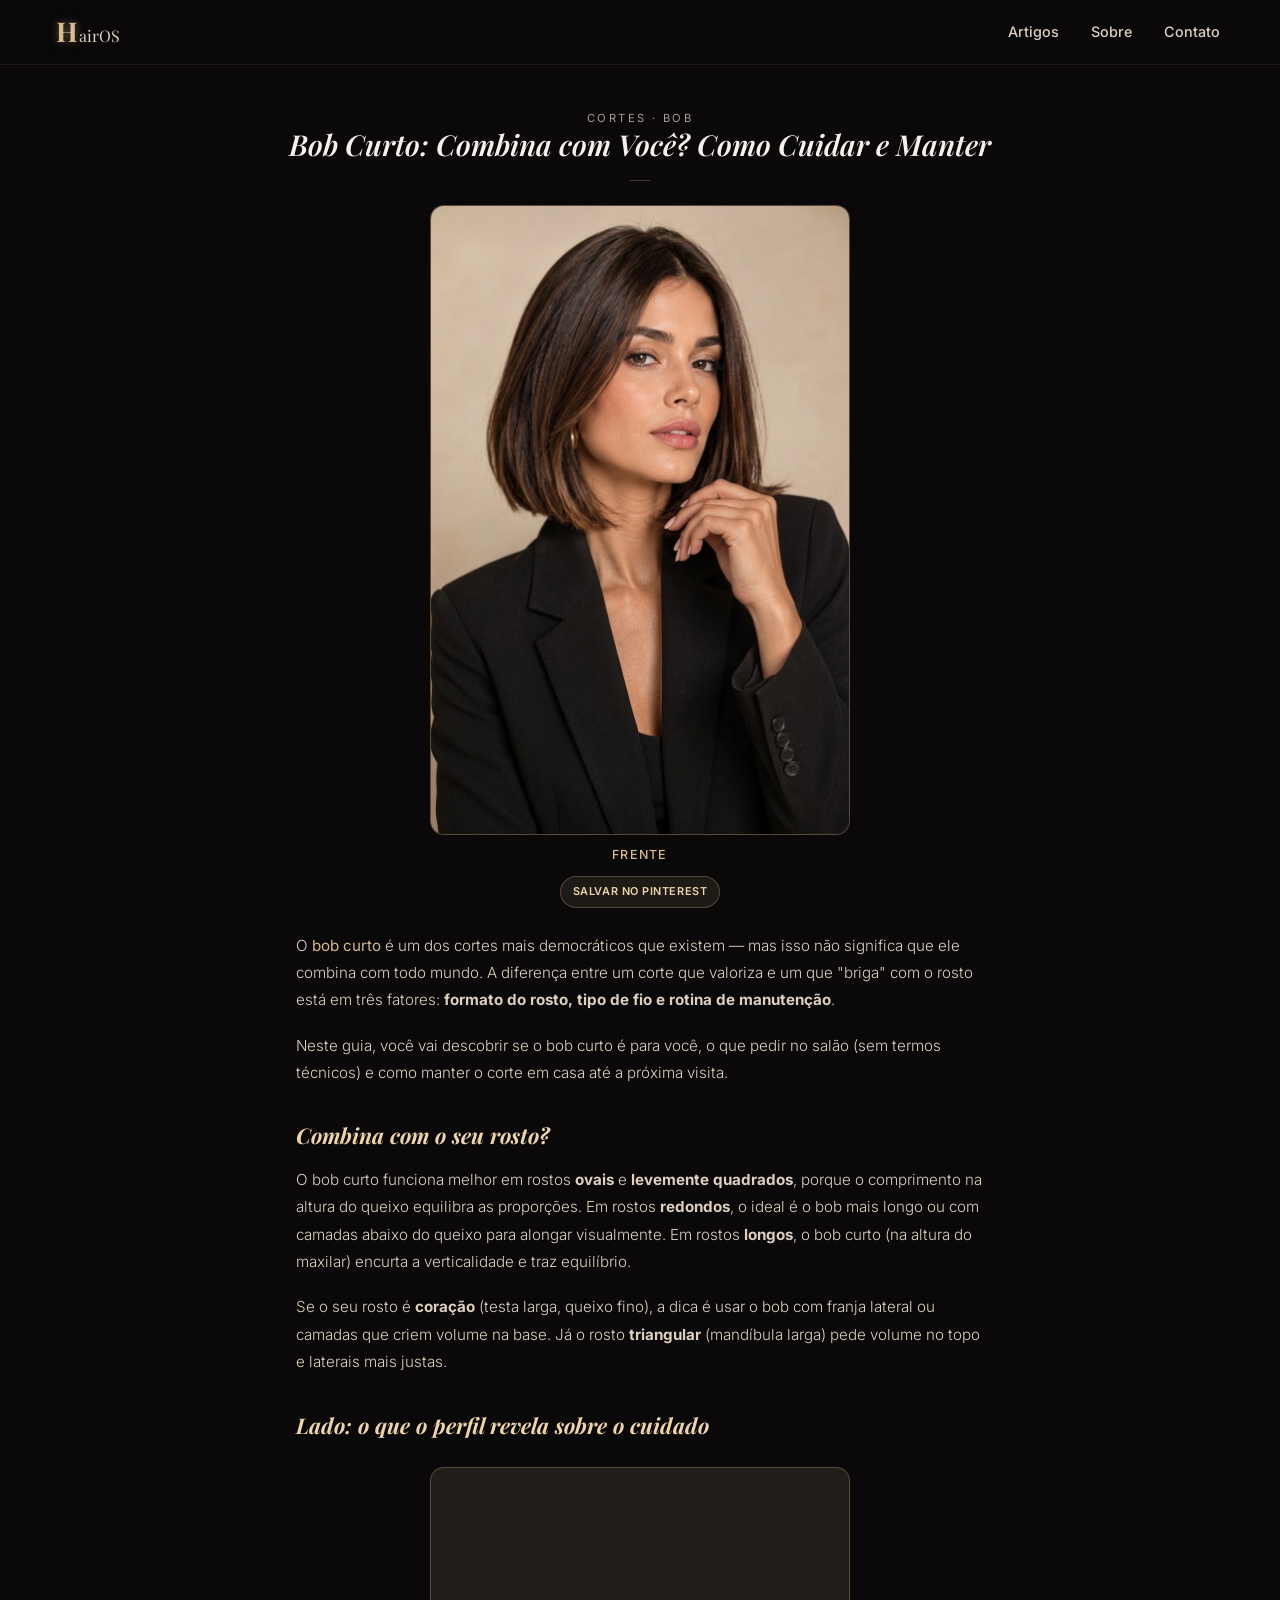
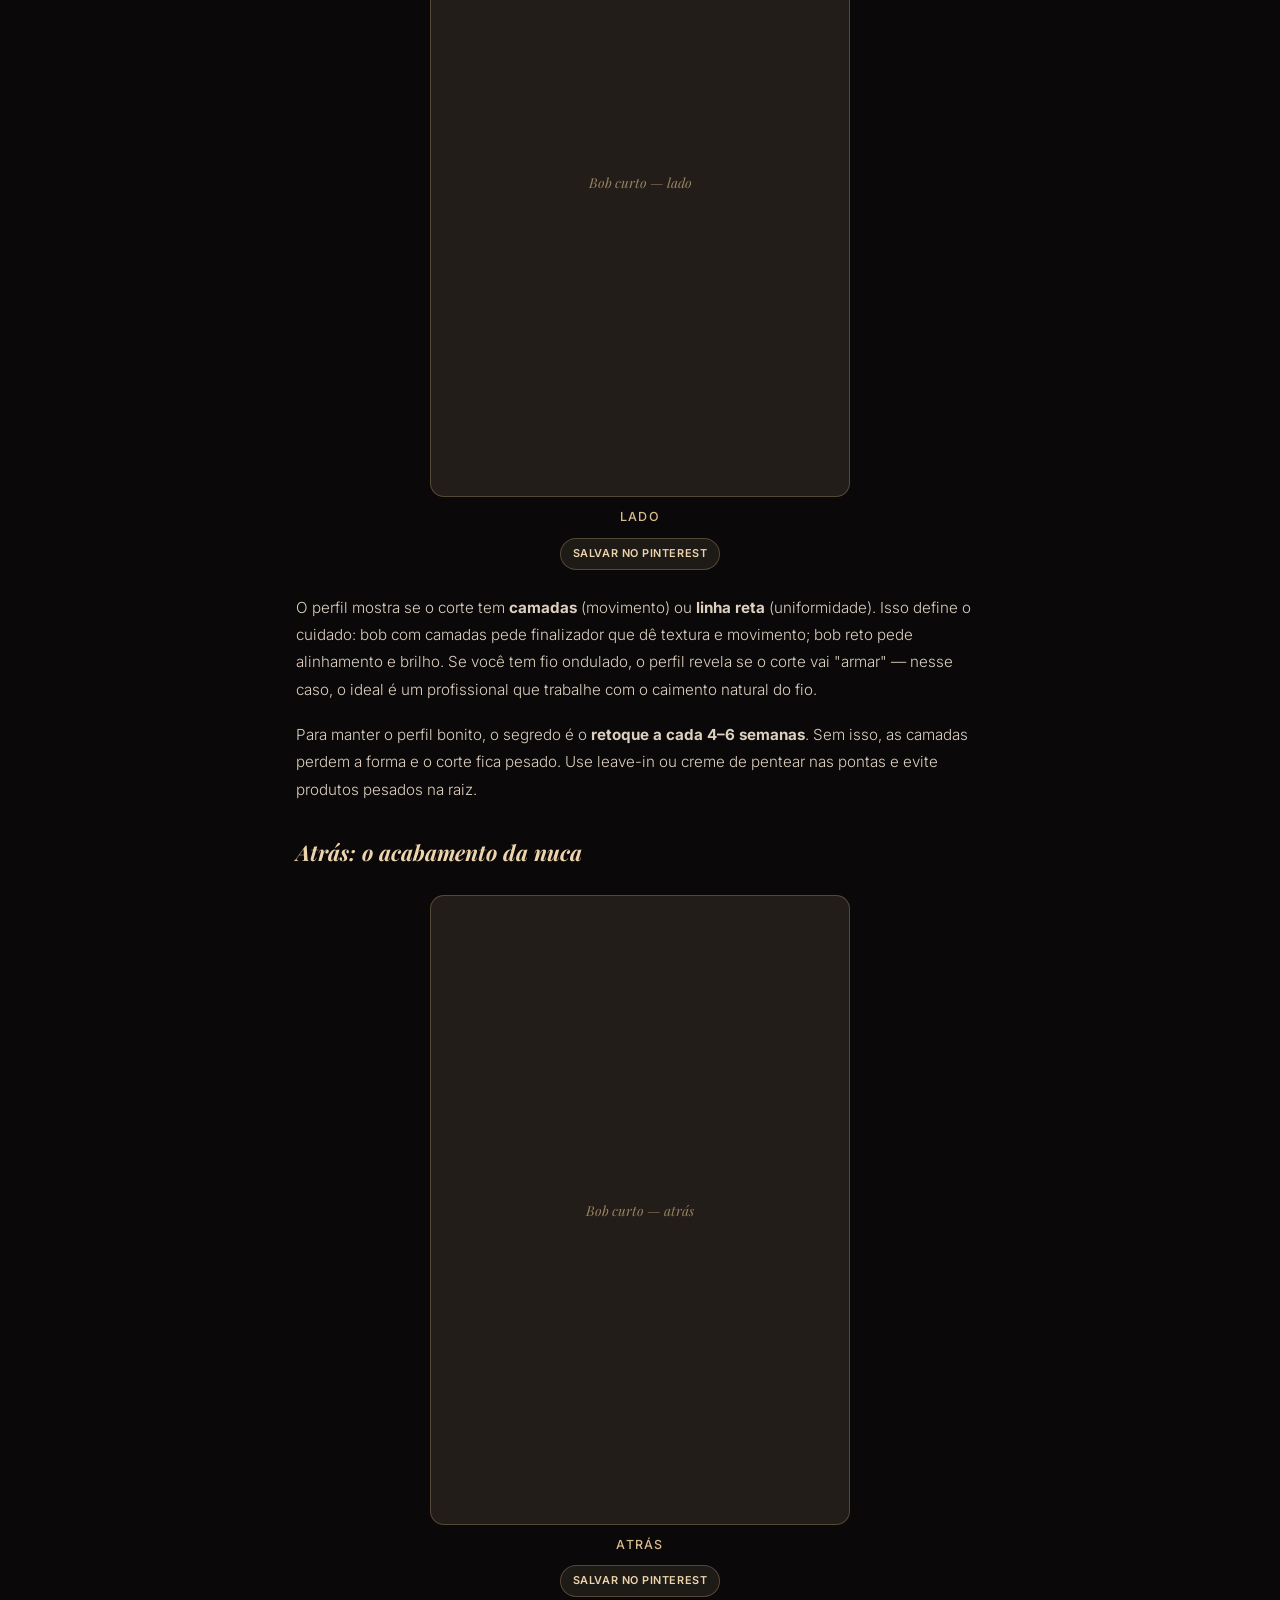
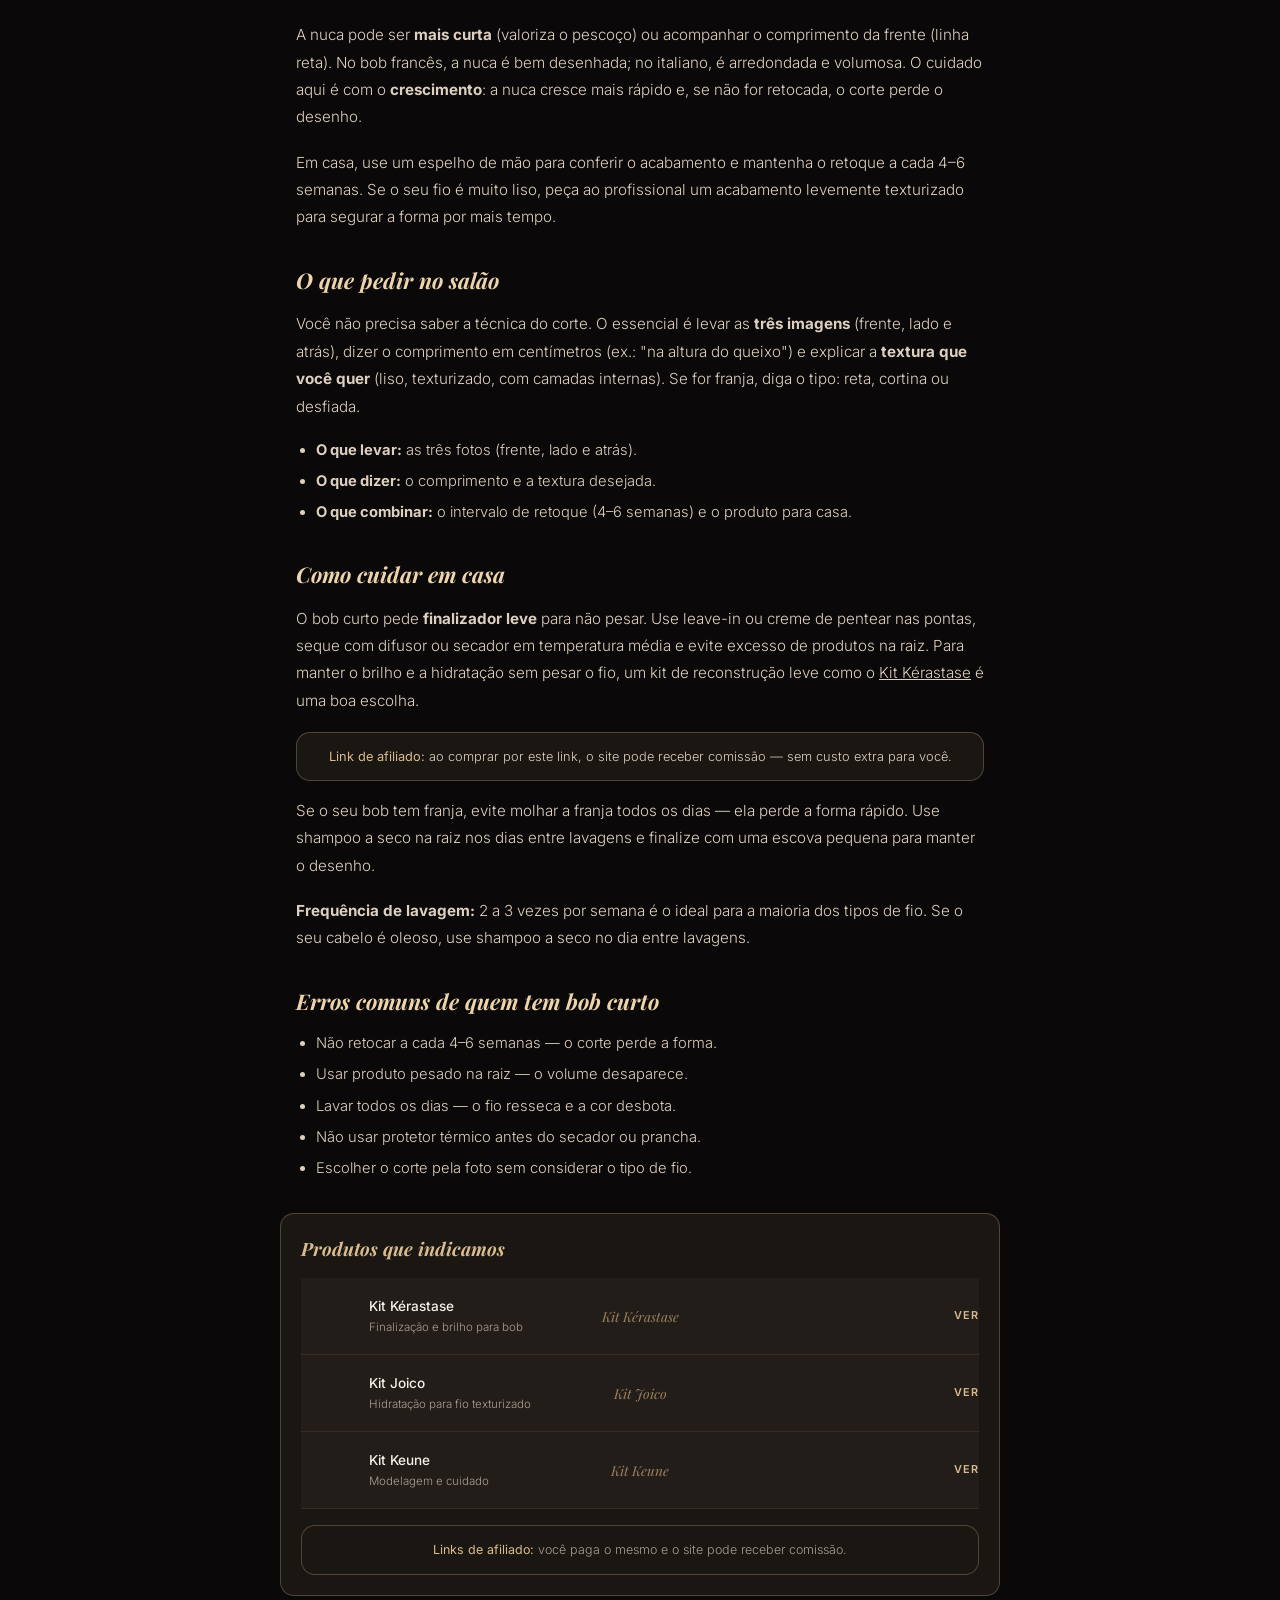
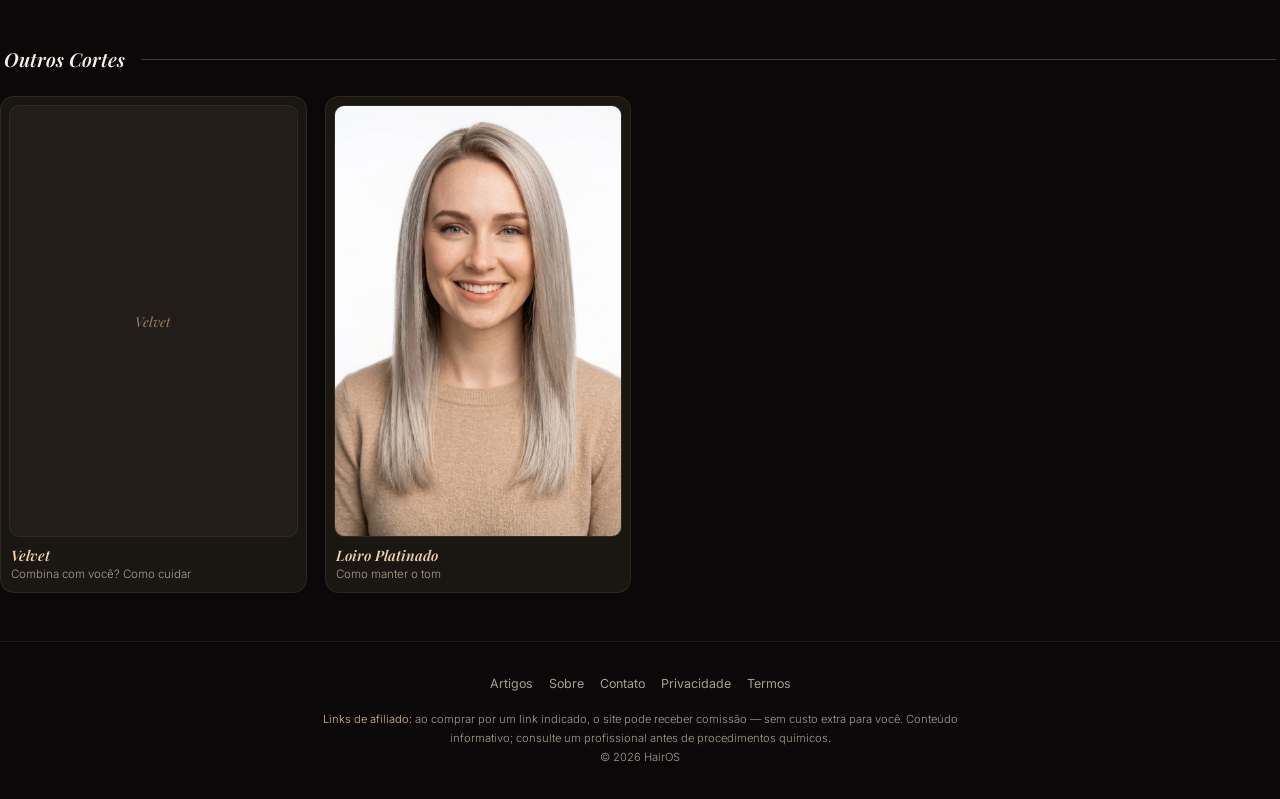
==== commit 4b8720be: "Atualizar o bob-curto.html" ====
--- a/bob-curto.html
+++ b/bob-curto.html
@@ -93,14 +93,12 @@
   </aside>
 
   <main>
-    <!-- HERO -->
     <section class="article-hero">
       <span class="sub">Cortes · Bob</span>
       <h1>Bob Curto: Combina com Você? Como Cuidar e Manter</h1>
       <span class="divider"></span>
     </section>
 
-    <!-- IMAGEM DE DESTAQUE (FRENTE) -->
     <section class="article-body">
       <figure class="article-figure">
         <span class="card-img-wrap">
@@ -111,20 +109,17 @@
       </figure>
     </section>
 
-    <!-- INTRODUÇÃO -->
     <article class="article-body">
       <p>O <span class="gold">bob curto</span> é um dos cortes mais democráticos que existem — mas isso não significa que ele combina com todo mundo. A diferença entre um corte que valoriza e um que "briga" com o rosto está em três fatores: <strong>formato do rosto, tipo de fio e rotina de manutenção</strong>.</p>
       <p>Neste guia, você vai descobrir se o bob curto é para você, o que pedir no salão (sem termos técnicos) e como manter o corte em casa até a próxima visita.</p>
     </article>
 
-    <!-- COMBINA COM VOCÊ? (A NARRATIVA NOVA) -->
     <article class="article-body">
       <h2>Combina com o seu rosto?</h2>
       <p>O bob curto funciona melhor em rostos <strong>ovais</strong> e <strong>levemente quadrados</strong>, porque o comprimento na altura do queixo equilibra as proporções. Em rostos <strong>redondos</strong>, o ideal é o bob mais longo ou com camadas abaixo do queixo para alongar visualmente. Em rostos <strong>longos</strong>, o bob curto (na altura do maxilar) encurta a verticalidade e traz equilíbrio.</p>
       <p>Se o seu rosto é <strong>coração</strong> (testa larga, queixo fino), a dica é usar o bob com franja lateral ou camadas que criem volume na base. Já o rosto <strong>triangular</strong> (mandíbula larga) pede volume no topo e laterais mais justas.</p>
     </article>
 
-    <!-- BLOCO LADO -->
     <section class="article-body">
       <h2>Lado: o que o perfil revela sobre o cuidado</h2>
       <figure class="article-figure">
@@ -138,7 +133,6 @@
       <p>Para manter o perfil bonito, o segredo é o <strong>retoque a cada 4–6 semanas</strong>. Sem isso, as camadas perdem a forma e o corte fica pesado. Use leave-in ou creme de pentear nas pontas e evite produtos pesados na raiz.</p>
     </section>
 
-    <!-- BLOCO ATRÁS -->
     <section class="article-body">
       <h2>Atrás: o acabamento da nuca</h2>
       <figure class="article-figure">
@@ -152,7 +146,6 @@
       <p>Em casa, use um espelho de mão para conferir o acabamento e mantenha o retoque a cada 4–6 semanas. Se o seu fio é muito liso, peça ao profissional um acabamento levemente texturizado para segurar a forma por mais tempo.</p>
     </section>
 
-    <!-- COMO PEDIR (SEM ENSINAR O CORTE) -->
     <article class="article-body">
       <h2>O que pedir no salão</h2>
       <p>Você não precisa saber a técnica do corte. O essencial é levar as <strong>três imagens</strong> (frente, lado e atrás), dizer o comprimento em centímetros (ex.: "na altura do queixo") e explicar a <strong>textura que você quer</strong> (liso, texturizado, com camadas internas). Se for franja, diga o tipo: reta, cortina ou desfiada.</p>
@@ -163,15 +156,19 @@
       </ul>
     </article>
 
-    <!-- MANUTENÇÃO EM CASA (O FOCO NO CUIDADO) -->
+    <!-- MANUTENÇÃO COM LINK CONTEXTUAL -->
     <article class="article-body">
       <h2>Como cuidar em casa</h2>
-      <p>O bob curto pede <strong>finalizador leve</strong> para não pesar. Use leave-in ou creme de pentear nas pontas, seque com difusor ou secador em temperatura média e evite excesso de produtos na raiz. A máscara de reconstrução entra uma vez por semana para manter o fio saudável.</p>
+      <p>O bob curto pede <strong>finalizador leve</strong> para não pesar. Use leave-in ou creme de pentear nas pontas, seque com difusor ou secador em temperatura média e evite excesso de produtos na raiz. Para manter o brilho e a hidratação sem pesar o fio, um kit de reconstrução leve como o <a href="https://meli.la/1MwSY7v" target="_blank" rel="nofollow sponsored noopener noreferrer" class="link-contextual">Kit Kérastase</a> é uma boa escolha.</p>
+      
+      <p class="aviso-afiliado" style="margin: 16px 0; padding: 12px; font-size: 0.8rem;">
+        <span class="gold">Link de afiliado:</span> ao comprar por este link, o site pode receber comissão — sem custo extra para você.
+      </p>
+
       <p>Se o seu bob tem franja, evite molhar a franja todos os dias — ela perde a forma rápido. Use shampoo a seco na raiz nos dias entre lavagens e finalize com uma escova pequena para manter o desenho.</p>
       <p><strong>Frequência de lavagem:</strong> 2 a 3 vezes por semana é o ideal para a maioria dos tipos de fio. Se o seu cabelo é oleoso, use shampoo a seco no dia entre lavagens.</p>
     </article>
 
-    <!-- ERROS COMUNS -->
     <article class="article-body">
       <h2>Erros comuns de quem tem bob curto</h2>
       <ul>
@@ -183,7 +180,6 @@
       </ul>
     </article>
 
-    <!-- PRODUTOS SUGERIDOS (3 KITS) -->
     <section class="produtos-sugeridos">
       <h3>Produtos que indicamos</h3>
       <a class="produto-item" href="https://meli.la/1MwSY7v" target="_blank" rel="nofollow sponsored noopener noreferrer">
@@ -206,7 +202,6 @@
       </p>
     </section>
 
-    <!-- OUTROS CORTES -->
     <section class="article-related">
       <div class="bloco">
         <div class="bloco-head"><h2>Outros Cortes</h2><div class="linha"></div></div>
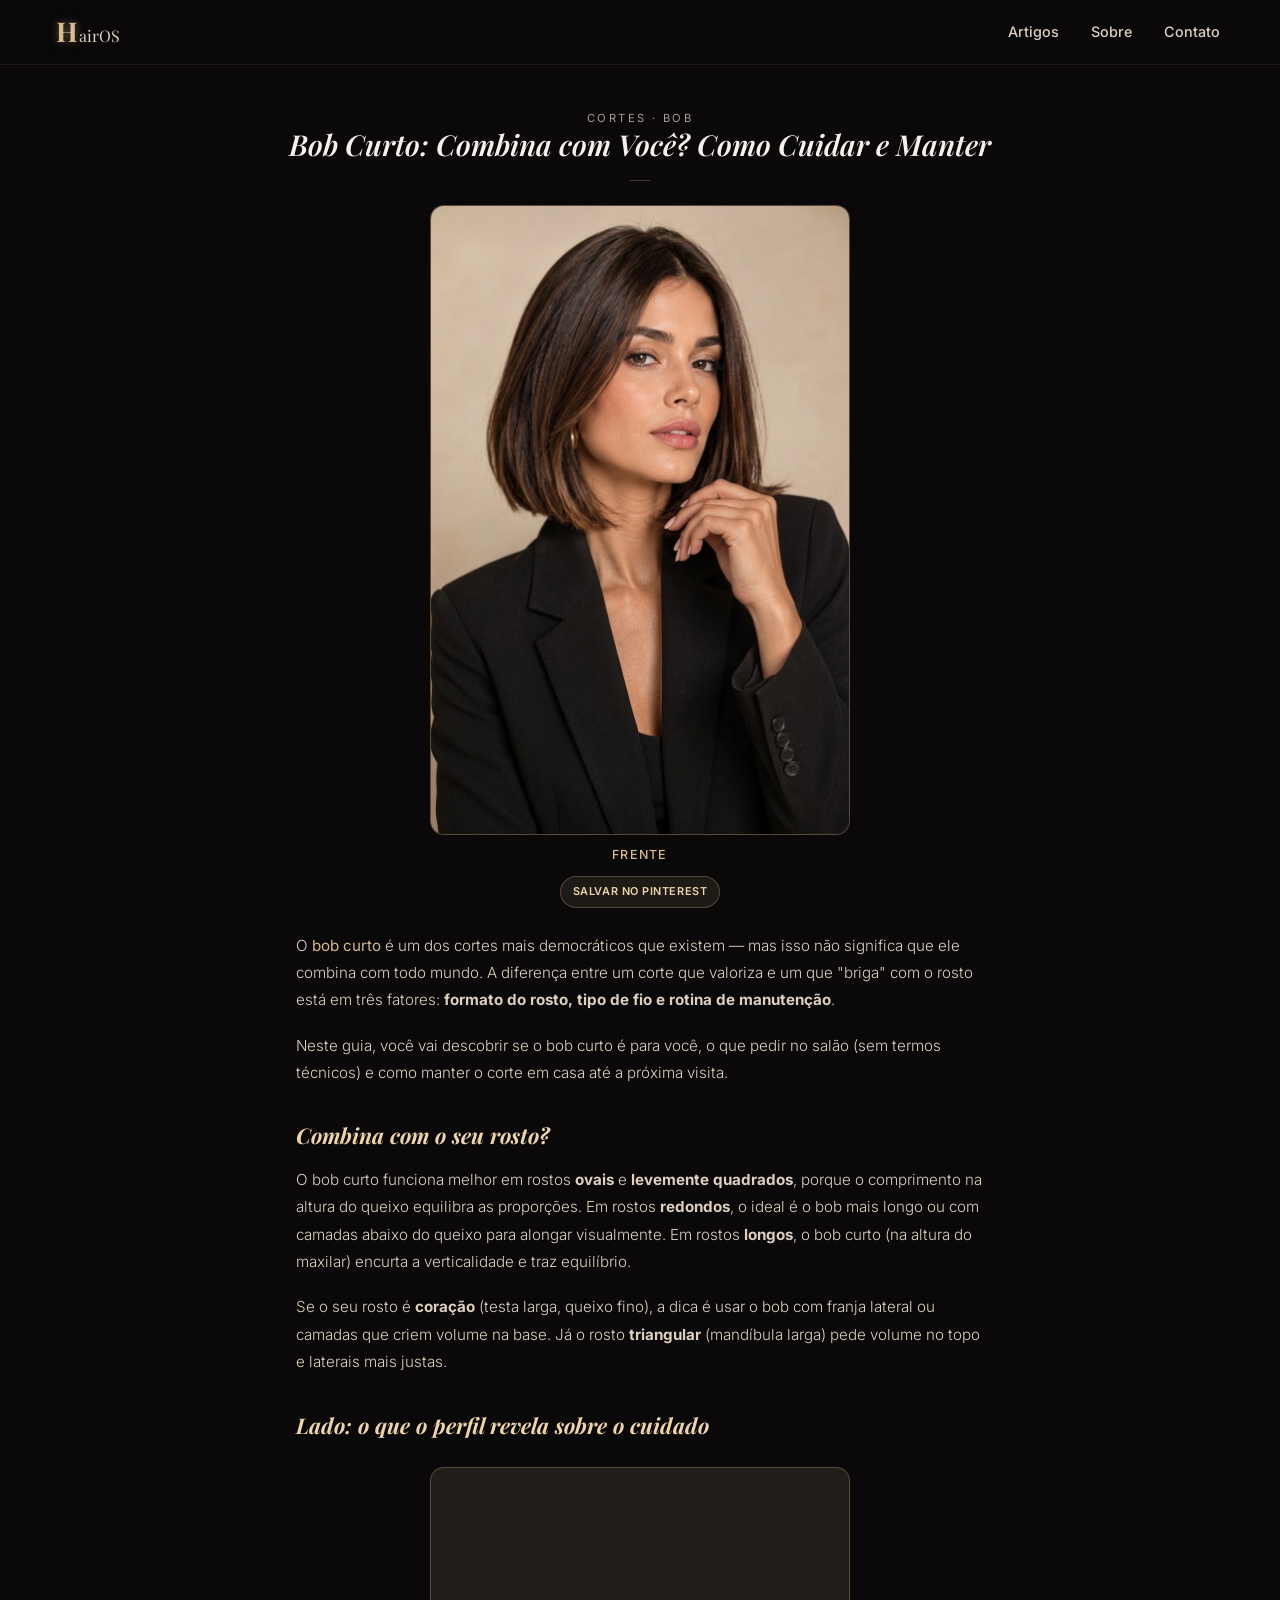
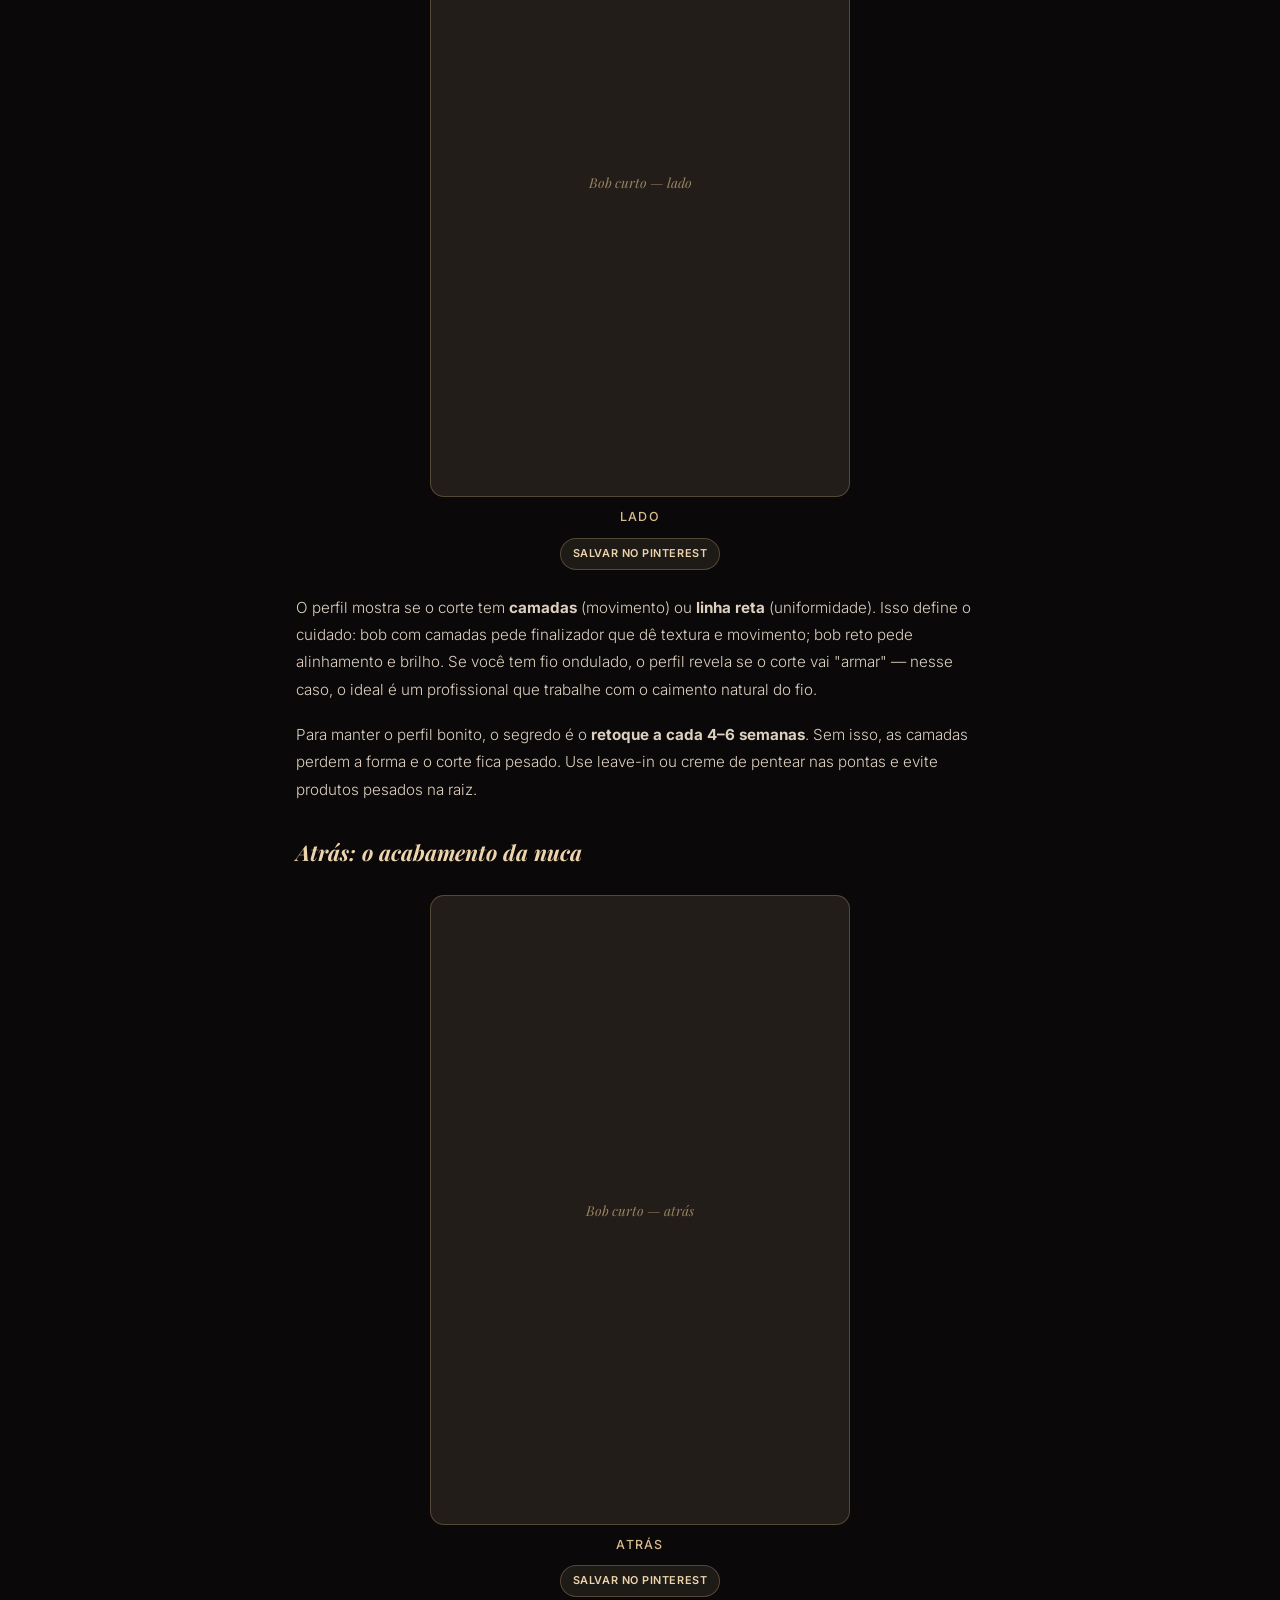
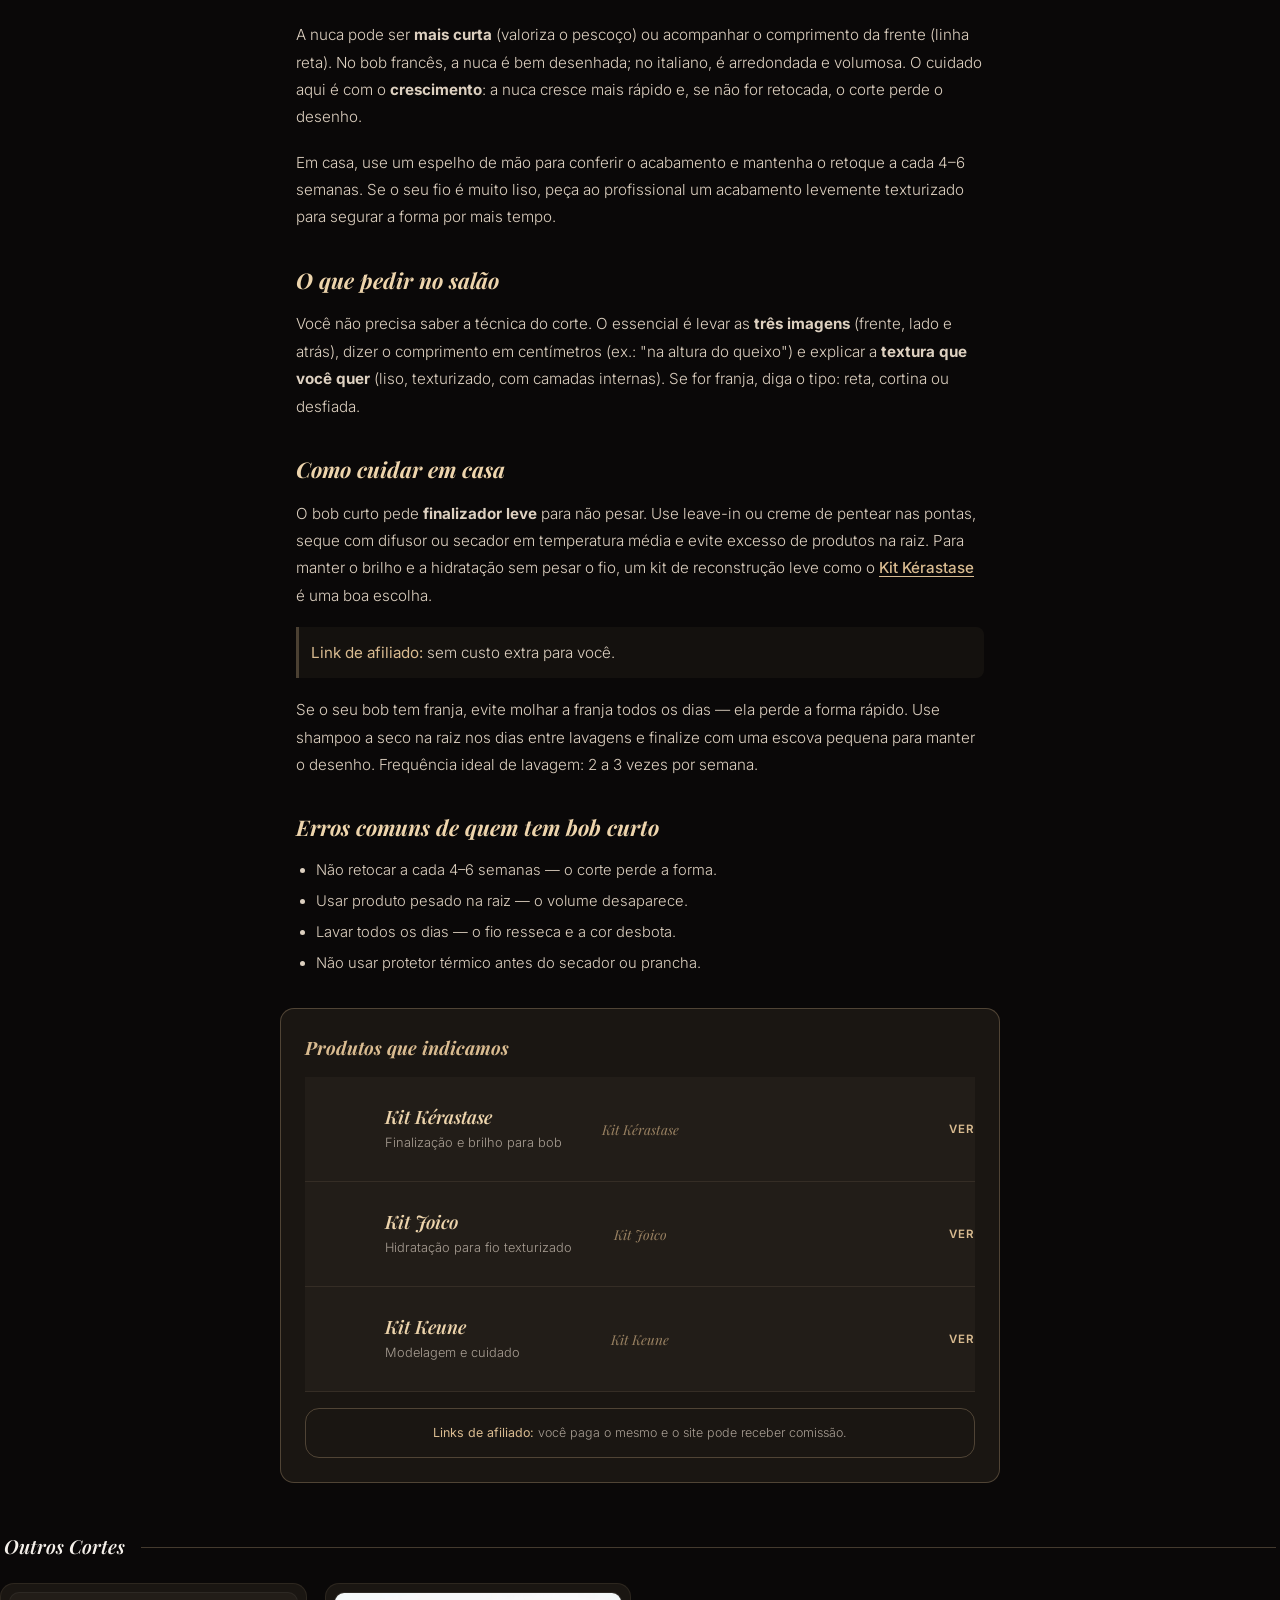
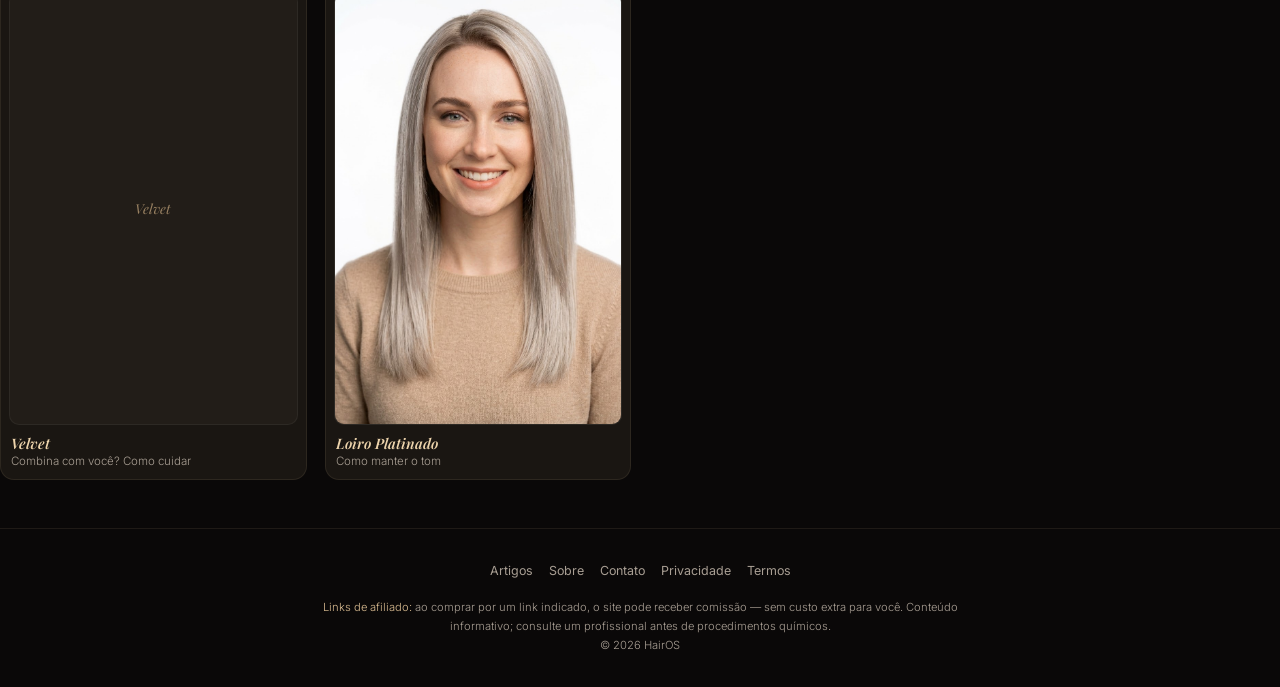
==== commit 8a2f5761: "Atualizar o bob-curto.html" ====
--- a/bob-curto.html
+++ b/bob-curto.html
@@ -27,17 +27,10 @@
   <meta property="article:published_time" content="2026-10-26T00:00:00-03:00">
   <meta property="article:section" content="Cortes">
 
-  <meta name="twitter:card" content="summary_large_image">
-  <meta name="twitter:title" content="Bob Curto: Combina com Você? Como Cuidar e Manter — HairOS">
-  <meta name="twitter:description" content="Bob curto combina com seu rosto? Veja frente, lado e atrás e aprenda a manter o corte em casa.">
-  <meta name="twitter:image" content="https://hairosvitrine.vercel.app/img/bob-curto-frente.webp">
-
   <link rel="icon" href="data:image/svg+xml,%3Csvg xmlns='http://www.w3.org/2000/svg' viewBox='0 0 100 100'%3E%3Crect width='100' height='100' fill='%230a0808'/%3E%3Ctext x='50' y='72' font-family='Georgia,serif' font-size='72' fill='%23d9bb90' text-anchor='middle'%3EH%3C/text%3E%3C/svg%3E">
-
   <link rel="preconnect" href="https://fonts.googleapis.com">
   <link rel="preconnect" href="https://fonts.gstatic.com" crossorigin>
   <link href="https://fonts.googleapis.com/css2?family=Playfair+Display:ital,wght@0,400;0,600;0,700;1,400;1,600&family=Inter:wght@300;400;500;600&display=swap" rel="stylesheet">
-
   <link rel="stylesheet" href="style.css">
 
   <script type="application/ld+json">
@@ -45,17 +38,10 @@
     "@context": "https://schema.org",
     "@type": "Article",
     "headline": "Bob Curto: Combina com Você? Como Cuidar e Manter",
-    "description": "Bob curto combina com seu rosto? Veja frente, lado e atrás e aprenda a manter o corte em casa.",
     "image": "https://hairosvitrine.vercel.app/img/bob-curto-frente.webp",
     "author": { "@type": "Person", "name": "HairOS" },
-    "publisher": {
-      "@type": "Organization",
-      "name": "HairOS",
-      "logo": { "@type": "ImageObject", "url": "https://hairosvitrine.vercel.app/img/logo.webp" }
-    },
+    "publisher": { "@type": "Organization", "name": "HairOS", "logo": { "@type": "ImageObject", "url": "https://hairosvitrine.vercel.app/img/logo.webp" } },
     "datePublished": "2026-10-26",
-    "dateModified": "2026-10-26",
-    "mainEntityOfPage": { "@type": "WebPage", "@id": "https://hairosvitrine.vercel.app/bob-curto.html" },
     "inLanguage": "pt-BR"
   }
   </script>
@@ -149,24 +135,17 @@
     <article class="article-body">
       <h2>O que pedir no salão</h2>
       <p>Você não precisa saber a técnica do corte. O essencial é levar as <strong>três imagens</strong> (frente, lado e atrás), dizer o comprimento em centímetros (ex.: "na altura do queixo") e explicar a <strong>textura que você quer</strong> (liso, texturizado, com camadas internas). Se for franja, diga o tipo: reta, cortina ou desfiada.</p>
-      <ul>
-        <li><strong>O que levar:</strong> as três fotos (frente, lado e atrás).</li>
-        <li><strong>O que dizer:</strong> o comprimento e a textura desejada.</li>
-        <li><strong>O que combinar:</strong> o intervalo de retoque (4–6 semanas) e o produto para casa.</li>
-      </ul>
-    </article>
-
-    <!-- MANUTENÇÃO COM LINK CONTEXTUAL -->
+    </article>
+
     <article class="article-body">
       <h2>Como cuidar em casa</h2>
       <p>O bob curto pede <strong>finalizador leve</strong> para não pesar. Use leave-in ou creme de pentear nas pontas, seque com difusor ou secador em temperatura média e evite excesso de produtos na raiz. Para manter o brilho e a hidratação sem pesar o fio, um kit de reconstrução leve como o <a href="https://meli.la/1MwSY7v" target="_blank" rel="nofollow sponsored noopener noreferrer" class="link-contextual">Kit Kérastase</a> é uma boa escolha.</p>
       
-      <p class="aviso-afiliado" style="margin: 16px 0; padding: 12px; font-size: 0.8rem;">
-        <span class="gold">Link de afiliado:</span> ao comprar por este link, o site pode receber comissão — sem custo extra para você.
+      <p class="aviso-afiliado-inline">
+        <span class="gold">Link de afiliado:</span> sem custo extra para você.
       </p>
 
-      <p>Se o seu bob tem franja, evite molhar a franja todos os dias — ela perde a forma rápido. Use shampoo a seco na raiz nos dias entre lavagens e finalize com uma escova pequena para manter o desenho.</p>
-      <p><strong>Frequência de lavagem:</strong> 2 a 3 vezes por semana é o ideal para a maioria dos tipos de fio. Se o seu cabelo é oleoso, use shampoo a seco no dia entre lavagens.</p>
+      <p>Se o seu bob tem franja, evite molhar a franja todos os dias — ela perde a forma rápido. Use shampoo a seco na raiz nos dias entre lavagens e finalize com uma escova pequena para manter o desenho. Frequência ideal de lavagem: 2 a 3 vezes por semana.</p>
     </article>
 
     <article class="article-body">
@@ -176,27 +155,39 @@
         <li>Usar produto pesado na raiz — o volume desaparece.</li>
         <li>Lavar todos os dias — o fio resseca e a cor desbota.</li>
         <li>Não usar protetor térmico antes do secador ou prancha.</li>
-        <li>Escolher o corte pela foto sem considerar o tipo de fio.</li>
       </ul>
     </article>
 
     <section class="produtos-sugeridos">
       <h3>Produtos que indicamos</h3>
+      
       <a class="produto-item" href="https://meli.la/1MwSY7v" target="_blank" rel="nofollow sponsored noopener noreferrer">
         <img src="img/produto-kerastase.webp" alt="Kit Kérastase" loading="lazy" onerror="_imgErro(this)">
-        <span class="prod-info"><span class="prod-nome">Kit Kérastase</span><span class="prod-sub">Finalização e brilho para bob</span></span>
+        <span class="prod-info">
+          <span class="prod-nome">Kit Kérastase</span>
+          <span class="prod-sub">Finalização e brilho para bob</span>
+        </span>
         <span class="prod-cta">Ver</span>
       </a>
+      
       <a class="produto-item" href="https://meli.la/2x9xqBe" target="_blank" rel="nofollow sponsored noopener noreferrer">
         <img src="img/produto-joico.webp" alt="Kit Joico" loading="lazy" onerror="_imgErro(this)">
-        <span class="prod-info"><span class="prod-nome">Kit Joico</span><span class="prod-sub">Hidratação para fio texturizado</span></span>
+        <span class="prod-info">
+          <span class="prod-nome">Kit Joico</span>
+          <span class="prod-sub">Hidratação para fio texturizado</span>
+        </span>
         <span class="prod-cta">Ver</span>
       </a>
+      
       <a class="produto-item" href="https://meli.la/1GbiW7M" target="_blank" rel="nofollow sponsored noopener noreferrer">
         <img src="img/produto-keune.webp" alt="Kit Keune" loading="lazy" onerror="_imgErro(this)">
-        <span class="prod-info"><span class="prod-nome">Kit Keune</span><span class="prod-sub">Modelagem e cuidado</span></span>
+        <span class="prod-info">
+          <span class="prod-nome">Kit Keune</span>
+          <span class="prod-sub">Modelagem e cuidado</span>
+        </span>
         <span class="prod-cta">Ver</span>
       </a>
+      
       <p class="aviso-afiliado" style="margin-top:16px;margin-bottom:0">
         <span class="gold">Links de afiliado:</span> você paga o mesmo e o site pode receber comissão.
       </p>
--- a/style.css
+++ b/style.css
@@ -1,208 +1,158 @@
-/* ============================================================
-   HairOS — style.css
-   DNA: dark + dourado, Playfair + Inter, mobile first
-   ============================================================ */
-
-:root{
-  --bg:#0a0808; --bg-card:#1a1612; --bg-elevated:#221d18;
-  --text:#f5f0ea; --text-sec:#ddd0c0; --text-muted:#a89e93;
-  --gold:#d9bb90; --gold-light:#edd4ac; --gold-hi:#fdf1d4; --gold-lo:#9b8363;
-  --gold-grad:linear-gradient(145deg,var(--gold-hi),#edd4ac 32%,#ceaf84 64%,var(--gold-lo));
-  --border:rgba(217,187,144,.10); --border-gold:rgba(217,187,144,.28);
-  --radius:14px;
-  --ease-out:cubic-bezier(.22,1,.36,1);
-  --tr-ui:background-color .3s var(--ease-out),border-color .3s var(--ease-out),color .3s var(--ease-out),box-shadow .3s var(--ease-out),transform .3s var(--ease-out),opacity .3s var(--ease-out);
-  --focus-ring:0 0 0 3px rgba(217,187,144,.5);
-  --header-h:64px;
-}
-*{margin:0;padding:0;box-sizing:border-box}
-html{-webkit-text-size-adjust:100%;text-size-adjust:100%;scroll-behavior:smooth;background:var(--bg)}
-body{background:var(--bg);font-family:'Inter',sans-serif;color:var(--text);-webkit-font-smoothing:antialiased;line-height:1.65;min-height:100vh}
-img{max-width:100%;height:auto;display:block;-webkit-user-drag:none;user-select:none}
-a{color:inherit}
-:focus-visible{outline:none;box-shadow:var(--focus-ring)}
-.sr-only{position:absolute;width:1px;height:1px;overflow:hidden;clip:rect(0 0 0 0);white-space:nowrap}
-
-/* ---------- HEADER ---------- */
-.site-header{position:sticky;top:0;z-index:900;background:rgba(10,8,8,.82);backdrop-filter:blur(18px) saturate(160%);-webkit-backdrop-filter:blur(18px) saturate(160%);border-bottom:1px solid var(--border)}
-.header-inner{max-width:1200px;margin:0 auto;padding:0 16px;height:var(--header-h);display:flex;align-items:center;justify-content:space-between;gap:16px}
-.brand{display:flex;align-items:baseline;gap:2px;text-decoration:none;line-height:1;background:none;border:none;cursor:pointer;padding:0}
-.brand-h{font-family:'Playfair Display',serif;font-size:1.7rem;font-weight:700;color:var(--gold);letter-spacing:-.03em;text-shadow:0 0 8px rgba(237,212,172,.4)}
-.brand-rest{font-family:'Playfair Display',serif;font-size:1rem;color:var(--text-sec)}
-.menu-toggle{width:44px;height:44px;border-radius:50%;background:transparent;border:1px solid var(--border-gold);color:var(--gold-light);display:flex;align-items:center;justify-content:center;cursor:pointer;transition:var(--tr-ui)}
-.menu-toggle:hover{background:rgba(217,187,144,.08);border-color:var(--gold)}
-.menu-toggle .bar{display:block;width:18px;height:1.5px;background:currentColor;border-radius:2px}
-.menu-toggle .bar+.bar{margin-top:4px}
-.nav-desktop{display:none}
-.nav-desktop a{text-decoration:none;color:var(--text-sec);font-size:.9rem;font-weight:500;padding:8px 4px;transition:var(--tr-ui)}
-.nav-desktop a:hover{color:var(--gold)}
-@media(min-width:768px){
-  .nav-desktop{display:flex;gap:24px;align-items:center}
-  .menu-toggle{display:none}
-}
-
-/* drawer mobile */
-.drawer-overlay{position:fixed;inset:0;background:rgba(10,8,8,.7);backdrop-filter:blur(4px);z-index:950;opacity:0;visibility:hidden;transition:opacity .35s,visibility .35s}
-.drawer-overlay.ativo{opacity:1;visibility:visible}
-.drawer{position:fixed;top:0;right:0;bottom:0;width:min(320px,84vw);background:var(--bg-card);border-left:1px solid var(--border-gold);z-index:960;transform:translateX(100%);transition:transform .45s var(--ease-out);display:flex;flex-direction:column;padding:24px 0;overflow-y:auto}
-.drawer.aberto{transform:translateX(0)}
-.drawer-header{display:flex;align-items:center;justify-content:space-between;padding:0 24px 24px;border-bottom:1px solid var(--border)}
-.drawer-fechar{width:38px;height:38px;border-radius:50%;background:var(--gold);border:2px solid #000;color:#000;font-size:1.1rem;font-weight:700;cursor:pointer;display:flex;align-items:center;justify-content:center}
-.drawer-nav{display:flex;flex-direction:column;padding:16px 0}
-.drawer-nav a{display:block;padding:16px 24px;color:var(--text);font-family:'Playfair Display',serif;font-style:italic;font-size:1.15rem;text-decoration:none;border-bottom:1px solid var(--border);transition:var(--tr-ui)}
-.drawer-nav a:hover{background:rgba(217,187,144,.05);color:var(--gold);padding-left:30px}
-
-/* ---------- CONTAINER / TIPOGRAFIA ---------- */
-.container{max-width:1100px;margin:0 auto;padding:0 16px}
-.page-title{text-align:center;padding:32px 16px 8px}
-.page-title h1{font-family:'Playfair Display',serif;font-style:italic;font-size:1.6rem;font-weight:600;line-height:1.2}
-.page-title .divider{display:block;width:20px;height:1px;margin:18px auto 14px;background:var(--border-gold)}
-.page-title .sub{display:block;font-size:.7rem;letter-spacing:.22em;text-transform:uppercase;color:var(--text-muted);font-weight:300;line-height:1.9}
-.page-title .sub .highlight{color:var(--gold);font-weight:400}
-.bloco{margin-bottom:48px}
-.bloco-head{display:flex;align-items:center;gap:16px;margin-bottom:20px;padding:0 4px}
-.bloco-head h2{font-family:'Playfair Display',serif;font-style:italic;font-weight:600;font-size:1.2rem;white-space:nowrap}
-.bloco-head .linha{flex:1;height:1px;background:var(--border-gold)}
-
-/* ---------- GRID DE CARDS ---------- */
-.grid{display:grid;grid-template-columns:repeat(2,minmax(0,1fr));gap:14px}
-@media(min-width:601px){.grid{grid-template-columns:repeat(3,minmax(0,1fr))}}
-@media(min-width:1025px){.grid{grid-template-columns:repeat(4,minmax(0,1fr));gap:18px}}
-.card{position:relative;display:flex;flex-direction:column;width:100%;cursor:pointer;background:var(--bg-card);border:1px solid var(--border);border-radius:var(--radius);padding:8px;text-align:left;text-decoration:none;color:inherit;transition:transform .3s var(--ease-out),border-color .3s var(--ease-out),box-shadow .3s var(--ease-out)}
-.card:hover{border-color:var(--border-gold);transform:translateY(-4px);box-shadow:0 8px 24px rgba(0,0,0,.4)}
-.card-img-wrap{position:relative;display:block;width:100%;aspect-ratio:2/3;overflow:hidden;border-radius:calc(var(--radius) - 4px);background:var(--bg-elevated);border:1px solid rgba(255,255,255,.05)}
-.card-img-wrap img{position:absolute;inset:0;width:100%;height:100%;object-fit:cover;transition:transform .8s var(--ease-out)}
-.card:hover .card-img-wrap img{transform:scale(1.04)}
-.card-text-wrap{padding:10px 2px 2px}
-.card-nome{
-  display:-webkit-box;
-  -webkit-line-clamp:1;
-  line-clamp:1;              /* versão padrão */
-  -webkit-box-orient:vertical;
-  box-orient:vertical;       /* versão padrão */
-  overflow:hidden;
-  font-family:'Playfair Display',serif;
-  font-style:italic;
-  font-size:.9rem;
-  font-weight:600;
-  color:var(--gold-light);
-  line-height:1.2
-}
-.card-sub{
-  display:-webkit-box;
-  -webkit-line-clamp:2;
-  line-clamp:2;
-  -webkit-box-orient:vertical;
-  box-orient:vertical;
-  overflow:hidden;
-  font-size:.72rem;
-  color:var(--text-muted);
-  font-weight:300;
-  line-height:1.3;
-  margin-top:2px
-}
-/* ---------- ESPAÇOS DE ANÚNCIO (escondidos até aprovação) ---------- */
-.ad-slot{display:none !important}
-
-/* ---------- ARTIGO ---------- */
-.article-hero{text-align:center;padding:32px 16px 0}
-.article-hero h1{font-family:'Playfair Display',serif;font-style:italic;font-size:1.8rem;font-weight:600;line-height:1.2;max-width:720px;margin:0 auto}
-.article-hero .sub{display:block;font-size:.7rem;letter-spacing:.22em;text-transform:uppercase;color:var(--text-muted);margin-top:12px}
-.article-hero .divider{display:block;width:20px;height:1px;margin:18px auto;background:var(--border-gold)}
-.article-body{max-width:720px;margin:0 auto;padding:0 16px}
-.article-body p{font-size:.95rem;color:var(--text-sec);line-height:1.8;margin-bottom:18px;font-weight:300}
-.article-body h2{font-family:'Playfair Display',serif;font-style:italic;font-size:1.35rem;color:var(--gold-light);margin:32px 0 12px}
-.article-body h3{font-family:'Playfair Display',serif;font-style:italic;font-size:1.1rem;color:var(--gold);margin:24px 0 8px}
-.article-body ul{margin:0 0 18px 20px}
-.article-body li{font-size:.92rem;color:var(--text-sec);font-weight:300;line-height:1.7;margin-bottom:6px}
-.article-body .gold{color:var(--gold);font-weight:400}
-
-/* imagem grande dentro do texto (frente, lado, atrás) */
-.article-figure{margin:24px 0;text-align:center}
-.article-figure .card-img-wrap{max-width:420px;margin:0 auto;aspect-ratio:2/3;border-radius:var(--radius);border:1px solid var(--border-gold)}
-.article-figure figcaption{font-size:.78rem;color:var(--gold);text-transform:uppercase;letter-spacing:.1em;margin-top:10px;font-weight:500}
-.article-figure .pin-btn{margin-top:10px}
-
-/* aviso de afiliado */
-.aviso-afiliado{max-width:720px;margin:0 auto 28px;padding:14px 18px;background:var(--bg-card);border:1px solid var(--border-gold);border-radius:var(--radius);font-size:.78rem;color:var(--text-muted);font-weight:300;text-align:center;line-height:1.6}
-.aviso-afiliado .gold{color:var(--gold);font-weight:400}
-
-/* bloco de produtos sugeridos */
-.produtos-sugeridos{max-width:720px;margin:32px auto;padding:20px;background:var(--bg-card);border:1px solid var(--border-gold);border-radius:var(--radius)}
-.produtos-sugeridos h3{font-family:'Playfair Display',serif;font-style:italic;font-size:1.15rem;color:var(--gold);margin-bottom:14px}
-.produto-item{display:flex;gap:12px;align-items:center;padding:10px 0;border-bottom:1px solid var(--border);text-decoration:none;color:inherit;transition:var(--tr-ui)}
-.produto-item:last-child{border-bottom:none}
-.produto-item:hover{color:var(--gold)}
-.produto-item img{width:56px;height:56px;object-fit:contain;border-radius:8px;background:var(--bg-elevated);flex-shrink:0}
-.produto-item .prod-info{flex:1;min-width:0}
-.produto-item .prod-nome{display:block;font-size:.85rem;font-weight:500;color:var(--text)}
-.produto-item .prod-sub{display:block;font-size:.72rem;color:var(--text-muted);font-weight:300}
-.produto-item .prod-cta{font-size:.68rem;text-transform:uppercase;letter-spacing:.08em;color:var(--gold);font-weight:600;white-space:nowrap}
-
-/* botão Pinterest */
-.pin-btn{display:inline-flex;align-items:center;gap:6px;padding:6px 12px;border-radius:999px;background:rgba(217,187,144,.1);border:1px solid var(--border-gold);color:var(--gold-light);font-size:.68rem;text-transform:uppercase;letter-spacing:.05em;text-decoration:none;font-weight:600;transition:var(--tr-ui);margin-top:8px;cursor:pointer}
-.pin-btn:hover{background:rgba(217,187,144,.2);color:var(--gold-hi)}
-
-/* outros cortes */
-.article-related{margin-top:48px}
-
-/* ---------- FOOTER ---------- */
-.site-footer{border-top:1px solid var(--border);margin-top:48px;padding:32px 16px;text-align:center}
-.footer-links{display:flex;flex-wrap:wrap;justify-content:center;gap:16px;margin-bottom:16px}
-.footer-links a{font-size:.78rem;color:var(--text-muted);text-decoration:none;transition:var(--tr-ui)}
-.footer-links a:hover{color:var(--gold)}
-.footer-note{font-size:.7rem;color:var(--text-muted);font-weight:300;line-height:1.7;max-width:640px;margin:0 auto}
-.footer-note .gold{color:var(--gold)}
-
-/* ---------- LEGAL / SOBRE / CONTATO ---------- */
-.legal{max-width:720px;margin:0 auto;padding:0 16px}
-.legal h2{font-family:'Playfair Display',serif;font-style:italic;font-size:1.3rem;color:var(--gold-light);margin:32px 0 12px}
-.legal p,.legal li{font-size:.88rem;color:var(--text-sec);line-height:1.8;font-weight:300;margin-bottom:12px}
-.legal ul{margin-left:20px}
-.contato-form{display:flex;flex-direction:column;gap:12px;max-width:480px;margin:0 auto}
-.campo{width:100%;background:var(--bg-card);border:1px solid var(--border);border-radius:10px;padding:13px 16px;color:var(--text);font-family:inherit;font-size:16px;transition:var(--tr-ui)}
-.campo:focus{outline:none;border-color:var(--border-gold)}
-textarea.campo{min-height:120px;resize:vertical}
-.btn-enviar{background:var(--gold-grad);border:none;border-radius:10px;padding:14px;color:#1b1209;font-weight:700;cursor:pointer;text-transform:uppercase;letter-spacing:.05em;font-family:inherit}
-.contato-status{font-size:.8rem;color:var(--gold-light);min-height:1.2em;margin:0;text-align:center}
-
-/* ---------- UTILITÁRIOS ---------- */
-.img-erro{background:var(--bg-elevated)!important;display:flex!important;align-items:center;justify-content:center;position:relative}
-.img-erro::after{content:attr(data-nome);position:absolute;inset:0;display:flex;align-items:center;justify-content:center;padding:12px;color:var(--gold-lo);font-family:'Playfair Display',serif;font-style:italic;font-size:.85rem;text-align:center}
-
-@media(prefers-reduced-motion:reduce){
-  *,*::before,*::after{animation-duration:.01ms!important;animation-delay:0s!important;transition-duration:.01ms!important}
-}
-/* BUSCADOR */
-.header-search {
-  padding: 0 16px 12px;
-  max-width: 1200px;
-  margin: 0 auto;
-  width: 100%;
-}
-.search-input {
-  width: 100%;
-  height: 40px;
-  padding: 0 16px;
-  background: rgba(0, 0, 0, .25);
-  border: 1px solid var(--border-gold);
-  border-radius: 999px;
-  color: var(--text);
-  font-family: 'Inter', sans-serif;
-  font-size: 0.9rem;
-  transition: var(--tr-ui);
-}
-.search-input::placeholder { color: var(--text-muted); }
-.search-input:focus {
-  outline: none;
-  background: rgba(0, 0, 0, .45);
-  border-color: var(--gold);
-  box-shadow: 0 0 0 3px rgba(217, 187, 144, .2);
-}
-.busca-vazia {
-  text-align: center;
-  color: var(--text-muted);
-  font-size: 0.9rem;
-  padding: 32px 0;
-  font-weight: 300;
+/* ============================================================
+   HairOS — style.css
+   ============================================================ */
+
+:root{
+  --bg:#0a0808; --bg-card:#1a1612; --bg-elevated:#221d18;
+  --text:#f5f0ea; --text-sec:#ddd0c0; --text-muted:#a89e93;
+  --gold:#d9bb90; --gold-light:#edd4ac; --gold-hi:#fdf1d4; --gold-lo:#9b8363;
+  --gold-grad:linear-gradient(145deg,var(--gold-hi),#edd4ac 32%,#ceaf84 64%,var(--gold-lo));
+  --border:rgba(217,187,144,.10); --border-gold:rgba(217,187,144,.28);
+  --radius:14px;
+  --ease-out:cubic-bezier(.22,1,.36,1);
+  --tr-ui:background-color .3s var(--ease-out),border-color .3s var(--ease-out),color .3s var(--ease-out),box-shadow .3s var(--ease-out),transform .3s var(--ease-out),opacity .3s var(--ease-out);
+  --focus-ring:0 0 0 3px rgba(217,187,144,.5);
+  --header-h:64px;
+}
+*{margin:0;padding:0;box-sizing:border-box}
+html{-webkit-text-size-adjust:100%;text-size-adjust:100%;scroll-behavior:smooth;background:var(--bg)}
+body{background:var(--bg);font-family:'Inter',sans-serif;color:var(--text);-webkit-font-smoothing:antialiased;line-height:1.65;min-height:100vh}
+img{max-width:100%;height:auto;display:block;-webkit-user-drag:none;user-select:none}
+a{color:inherit}
+:focus-visible{outline:none;box-shadow:var(--focus-ring)}
+.sr-only{position:absolute;width:1px;height:1px;overflow:hidden;clip:rect(0 0 0 0);white-space:nowrap}
+
+/* HEADER */
+.site-header{position:sticky;top:0;z-index:900;background:rgba(10,8,8,.82);backdrop-filter:blur(18px) saturate(160%);-webkit-backdrop-filter:blur(18px) saturate(160%);border-bottom:1px solid var(--border)}
+.header-inner{max-width:1200px;margin:0 auto;padding:0 16px;height:var(--header-h);display:flex;align-items:center;justify-content:space-between;gap:16px}
+.brand{display:flex;align-items:baseline;gap:2px;text-decoration:none;line-height:1;background:none;border:none;cursor:pointer;padding:0}
+.brand-h{font-family:'Playfair Display',serif;font-size:1.7rem;font-weight:700;color:var(--gold);letter-spacing:-.03em;text-shadow:0 0 8px rgba(237,212,172,.4)}
+.brand-rest{font-family:'Playfair Display',serif;font-size:1rem;color:var(--text-sec)}
+.menu-toggle{width:44px;height:44px;border-radius:50%;background:transparent;border:1px solid var(--border-gold);color:var(--gold-light);display:flex;align-items:center;justify-content:center;cursor:pointer;transition:var(--tr-ui)}
+.menu-toggle:hover{background:rgba(217,187,144,.08);border-color:var(--gold)}
+.menu-toggle .bar{display:block;width:18px;height:1.5px;background:currentColor;border-radius:2px}
+.menu-toggle .bar+.bar{margin-top:4px}
+.nav-desktop{display:none}
+.nav-desktop a{text-decoration:none;color:var(--text-sec);font-size:.9rem;font-weight:500;padding:8px 4px;transition:var(--tr-ui)}
+.nav-desktop a:hover{color:var(--gold)}
+@media(min-width:768px){.nav-desktop{display:flex;gap:24px;align-items:center}.menu-toggle{display:none}}
+
+/* BUSCADOR */
+.header-search{padding:0 16px 12px;max-width:1200px;margin:0 auto;width:100%}
+.search-input{width:100%;height:40px;padding:0 16px;background:rgba(0,0,0,.25);border:1px solid var(--border-gold);border-radius:999px;color:var(--text);font-family:'Inter',sans-serif;font-size:.9rem;transition:var(--tr-ui)}
+.search-input::placeholder{color:var(--text-muted)}
+.search-input:focus{outline:none;background:rgba(0,0,0,.45);border-color:var(--gold);box-shadow:0 0 0 3px rgba(217,187,144,.2)}
+.busca-vazia{text-align:center;color:var(--text-muted);font-size:.9rem;padding:32px 0;font-weight:300}
+
+/* DRAWER MOBILE */
+.drawer-overlay{position:fixed;inset:0;background:rgba(10,8,8,.7);backdrop-filter:blur(4px);z-index:950;opacity:0;visibility:hidden;transition:opacity .35s,visibility .35s}
+.drawer-overlay.ativo{opacity:1;visibility:visible}
+.drawer{position:fixed;top:0;right:0;bottom:0;width:min(320px,84vw);background:var(--bg-card);border-left:1px solid var(--border-gold);z-index:960;transform:translateX(100%);transition:transform .45s var(--ease-out);display:flex;flex-direction:column;padding:24px 0;overflow-y:auto}
+.drawer.aberto{transform:translateX(0)}
+.drawer-header{display:flex;align-items:center;justify-content:space-between;padding:0 24px 24px;border-bottom:1px solid var(--border)}
+.drawer-fechar{width:38px;height:38px;border-radius:50%;background:var(--gold);border:2px solid #000;color:#000;font-size:1.1rem;font-weight:700;cursor:pointer;display:flex;align-items:center;justify-content:center}
+.drawer-nav{display:flex;flex-direction:column;padding:16px 0}
+.drawer-nav a{display:block;padding:16px 24px;color:var(--text);font-family:'Playfair Display',serif;font-style:italic;font-size:1.15rem;text-decoration:none;border-bottom:1px solid var(--border);transition:var(--tr-ui)}
+.drawer-nav a:hover{background:rgba(217,187,144,.05);color:var(--gold);padding-left:30px}
+
+/* CONTAINER / TIPOGRAFIA */
+.container{max-width:1100px;margin:0 auto;padding:0 16px}
+.page-title{text-align:center;padding:32px 16px 8px}
+.page-title h1{font-family:'Playfair Display',serif;font-style:italic;font-size:1.6rem;font-weight:600;line-height:1.2}
+.page-title .divider{display:block;width:20px;height:1px;margin:18px auto 14px;background:var(--border-gold)}
+.page-title .sub{display:block;font-size:.7rem;letter-spacing:.22em;text-transform:uppercase;color:var(--text-muted);font-weight:300;line-height:1.9}
+.page-title .sub .highlight{color:var(--gold);font-weight:400}
+.bloco{margin-bottom:48px}
+.bloco-head{display:flex;align-items:center;gap:16px;margin-bottom:20px;padding:0 4px}
+.bloco-head h2{font-family:'Playfair Display',serif;font-style:italic;font-weight:600;font-size:1.2rem;white-space:nowrap}
+.bloco-head .linha{flex:1;height:1px;background:var(--border-gold)}
+
+/* GRID DE CARDS */
+.grid{display:grid;grid-template-columns:repeat(2,minmax(0,1fr));gap:14px}
+@media(min-width:601px){.grid{grid-template-columns:repeat(3,minmax(0,1fr))}}
+@media(min-width:1025px){.grid{grid-template-columns:repeat(4,minmax(0,1fr));gap:18px}}
+.card{position:relative;display:flex;flex-direction:column;width:100%;cursor:pointer;background:var(--bg-card);border:1px solid var(--border);border-radius:var(--radius);padding:8px;text-align:left;text-decoration:none;color:inherit;transition:transform .3s var(--ease-out),border-color .3s var(--ease-out),box-shadow .3s var(--ease-out)}
+.card:hover{border-color:var(--border-gold);transform:translateY(-4px);box-shadow:0 8px 24px rgba(0,0,0,.4)}
+.card-img-wrap{position:relative;display:block;width:100%;aspect-ratio:2/3;overflow:hidden;border-radius:calc(var(--radius) - 4px);background:var(--bg-elevated);border:1px solid rgba(255,255,255,.05)}
+.card-img-wrap img{position:absolute;inset:0;width:100%;height:100%;object-fit:cover;transition:transform .8s var(--ease-out)}
+.card:hover .card-img-wrap img{transform:scale(1.04)}
+.card-text-wrap{padding:10px 2px 2px}
+.card-nome{display:-webkit-box;-webkit-line-clamp:1;line-clamp:1;-webkit-box-orient:vertical;box-orient:vertical;overflow:hidden;font-family:'Playfair Display',serif;font-style:italic;font-size:.9rem;font-weight:600;color:var(--gold-light);line-height:1.2}
+.card-sub{display:-webkit-box;-webkit-line-clamp:2;line-clamp:2;-webkit-box-orient:vertical;box-orient:vertical;overflow:hidden;font-size:.72rem;color:var(--text-muted);font-weight:300;line-height:1.3;margin-top:2px}
+
+/* ARTIGO */
+.ad-slot{display:none !important}
+.article-hero{text-align:center;padding:32px 16px 0}
+.article-hero h1{font-family:'Playfair Display',serif;font-style:italic;font-size:1.8rem;font-weight:600;line-height:1.2;max-width:720px;margin:0 auto}
+.article-hero .sub{display:block;font-size:.7rem;letter-spacing:.22em;text-transform:uppercase;color:var(--text-muted);margin-top:12px}
+.article-hero .divider{display:block;width:20px;height:1px;margin:18px auto;background:var(--border-gold)}
+.article-body{max-width:720px;margin:0 auto;padding:0 16px}
+.article-body p{font-size:.95rem;color:var(--text-sec);line-height:1.8;margin-bottom:18px;font-weight:300}
+.article-body h2{font-family:'Playfair Display',serif;font-style:italic;font-size:1.35rem;color:var(--gold-light);margin:32px 0 12px}
+.article-body h3{font-family:'Playfair Display',serif;font-style:italic;font-size:1.1rem;color:var(--gold);margin:24px 0 8px}
+.article-body ul{margin:0 0 18px 20px}
+.article-body li{font-size:.92rem;color:var(--text-sec);font-weight:300;line-height:1.7;margin-bottom:6px}
+.article-body .gold{color:var(--gold);font-weight:400}
+
+/* Link contextual no texto */
+.article-body a.link-contextual{color:var(--gold);font-weight:500;text-decoration:underline;text-underline-offset:3px;transition:var(--tr-ui)}
+.article-body a.link-contextual:hover{color:var(--gold-hi)}
+
+/* Imagem grande dentro do texto */
+.article-figure{margin:24px 0;text-align:center}
+.article-figure .card-img-wrap{max-width:420px;margin:0 auto;aspect-ratio:2/3;border-radius:var(--radius);border:1px solid var(--border-gold)}
+.article-figure figcaption{font-size:.78rem;color:var(--gold);text-transform:uppercase;letter-spacing:.1em;margin-top:10px;font-weight:500}
+.article-figure .pin-btn{margin-top:10px}
+
+/* Aviso de afiliado no texto */
+.aviso-afiliado-inline{margin:16px 0;padding:12px;font-size:.8rem;color:var(--text-muted);background:rgba(217,187,144,.05);border-left:3px solid var(--border-gold);border-radius:0 8px 8px 0;font-weight:300}
+.aviso-afiliado-inline .gold{color:var(--gold);font-weight:400}
+
+/* Bloco de produtos sugeridos (CORRIGIDO) */
+.produtos-sugeridos{max-width:720px;margin:32px auto;padding:24px;background:var(--bg-card);border:1px solid var(--border-gold);border-radius:var(--radius)}
+.produtos-sugeridos h3{font-family:'Playfair Display',serif;font-style:italic;font-size:1.15rem;color:var(--gold);margin-bottom:14px}
+.produto-item{display:flex !important;align-items:center !important;justify-content:space-between;gap:16px;padding:20px 0;border-bottom:1px solid var(--border);text-decoration:none;color:inherit;transition:var(--tr-ui)}
+.produto-item:last-child{border-bottom:none}
+.produto-item:hover{color:var(--gold)}
+.produto-item img{width:64px !important;height:64px !important;object-fit:contain;border-radius:8px;background:var(--bg-elevated);flex-shrink:0}
+.produto-item .prod-info{flex:1;min-width:0;display:flex;flex-direction:column;justify-content:center}
+.produto-item .prod-nome{font-family:'Playfair Display',serif !important;font-style:italic !important;font-size:1.15rem;font-weight:600;color:var(--gold-light);line-height:1.2;display:block}
+.produto-item .prod-sub{font-family:'Inter',sans-serif;font-size:.8rem;color:var(--text-muted);font-weight:300;margin-top:4px;display:block}
+.produto-item .prod-cta{font-family:'Inter',sans-serif;font-size:.72rem;text-transform:uppercase;letter-spacing:.1em;color:var(--gold);font-weight:600;white-space:nowrap}
+.aviso-afiliado{max-width:720px;margin:16px auto 0;padding:14px 18px;background:transparent;border:1px solid var(--border-gold);border-radius:var(--radius);font-size:.78rem;color:var(--text-muted);font-weight:300;text-align:center;line-height:1.6}
+.aviso-afiliado .gold{color:var(--gold);font-weight:400}
+
+/* Botão Pinterest */
+.pin-btn{display:inline-flex;align-items:center;gap:6px;padding:6px 12px;border-radius:999px;background:rgba(217,187,144,.1);border:1px solid var(--border-gold);color:var(--gold-light);font-size:.68rem;text-transform:uppercase;letter-spacing:.05em;text-decoration:none;font-weight:600;transition:var(--tr-ui);margin-top:8px;cursor:pointer}
+.pin-btn:hover{background:rgba(217,187,144,.2);color:var(--gold-hi)}
+
+/* Outros cortes */
+.article-related{margin-top:48px}
+
+/* FOOTER */
+.site-footer{border-top:1px solid var(--border);margin-top:48px;padding:32px 16px;text-align:center}
+.footer-links{display:flex;flex-wrap:wrap;justify-content:center;gap:16px;margin-bottom:16px}
+.footer-links a{font-size:.78rem;color:var(--text-muted);text-decoration:none;transition:var(--tr-ui)}
+.footer-links a:hover{color:var(--gold)}
+.footer-note{font-size:.7rem;color:var(--text-muted);font-weight:300;line-height:1.7;max-width:640px;margin:0 auto}
+.footer-note .gold{color:var(--gold)}
+
+/* LEGAL / SOBRE / CONTATO */
+.legal{max-width:720px;margin:0 auto;padding:0 16px}
+.legal h2{font-family:'Playfair Display',serif;font-style:italic;font-size:1.3rem;color:var(--gold-light);margin:32px 0 12px}
+.legal p,.legal li{font-size:.88rem;color:var(--text-sec);line-height:1.8;font-weight:300;margin-bottom:12px}
+.legal ul{margin-left:20px}
+.contato-form{display:flex;flex-direction:column;gap:12px;max-width:480px;margin:0 auto}
+.campo{width:100%;background:var(--bg-card);border:1px solid var(--border);border-radius:10px;padding:13px 16px;color:var(--text);font-family:inherit;font-size:16px;transition:var(--tr-ui)}
+.campo:focus{outline:none;border-color:var(--border-gold)}
+textarea.campo{min-height:120px;resize:vertical}
+.btn-enviar{background:var(--gold-grad);border:none;border-radius:10px;padding:14px;color:#1b1209;font-weight:700;cursor:pointer;text-transform:uppercase;letter-spacing:.05em;font-family:inherit}
+.contato-status{font-size:.8rem;color:var(--gold-light);min-height:1.2em;margin:0;text-align:center}
+
+/* UTILITÁRIOS */
+.img-erro{background:var(--bg-elevated)!important;display:flex!important;align-items:center;justify-content:center;position:relative}
+.img-erro::after{content:attr(data-nome);position:absolute;inset:0;display:flex;align-items:center;justify-content:center;padding:12px;color:var(--gold-lo);font-family:'Playfair Display',serif;font-style:italic;font-size:.85rem;text-align:center}
+
+@media(prefers-reduced-motion:reduce){
+  *,*::before,*::after{animation-duration:.01ms!important;animation-delay:0s!important;transition-duration:.01ms!important}
 }
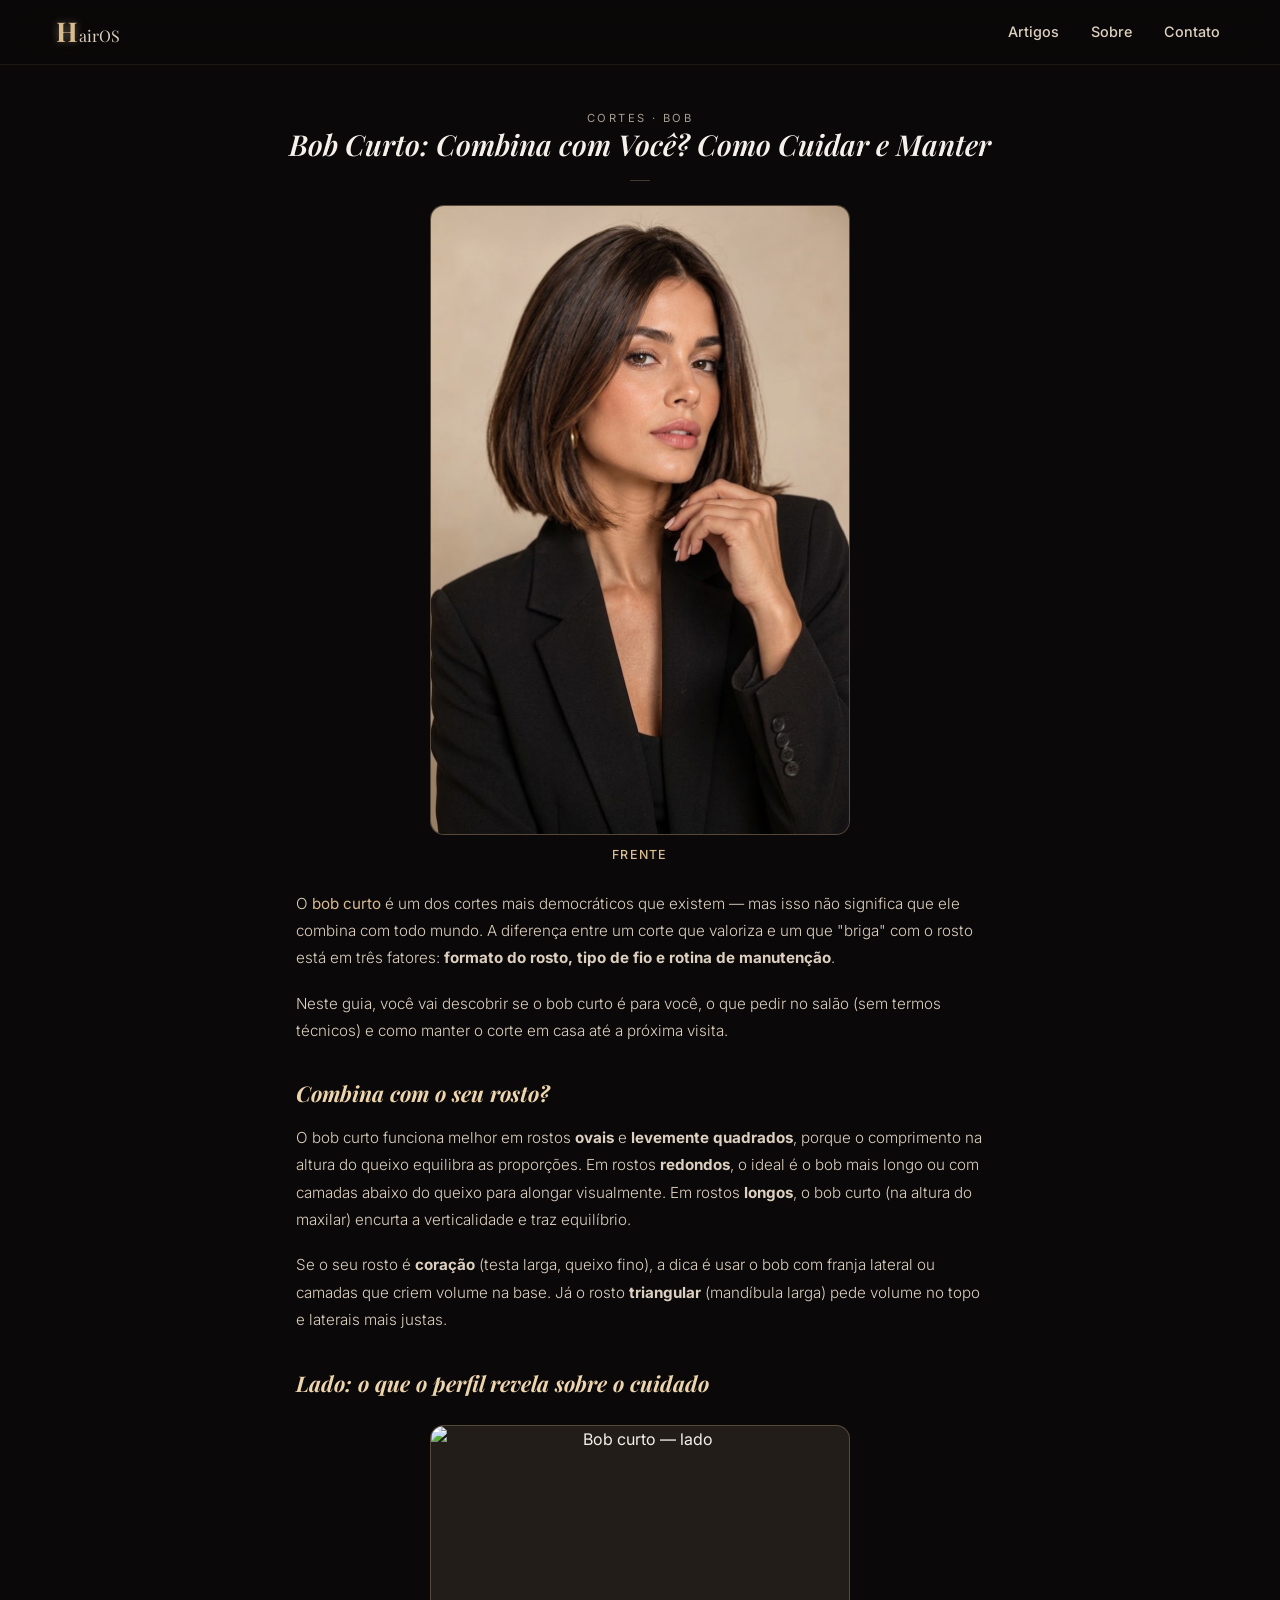
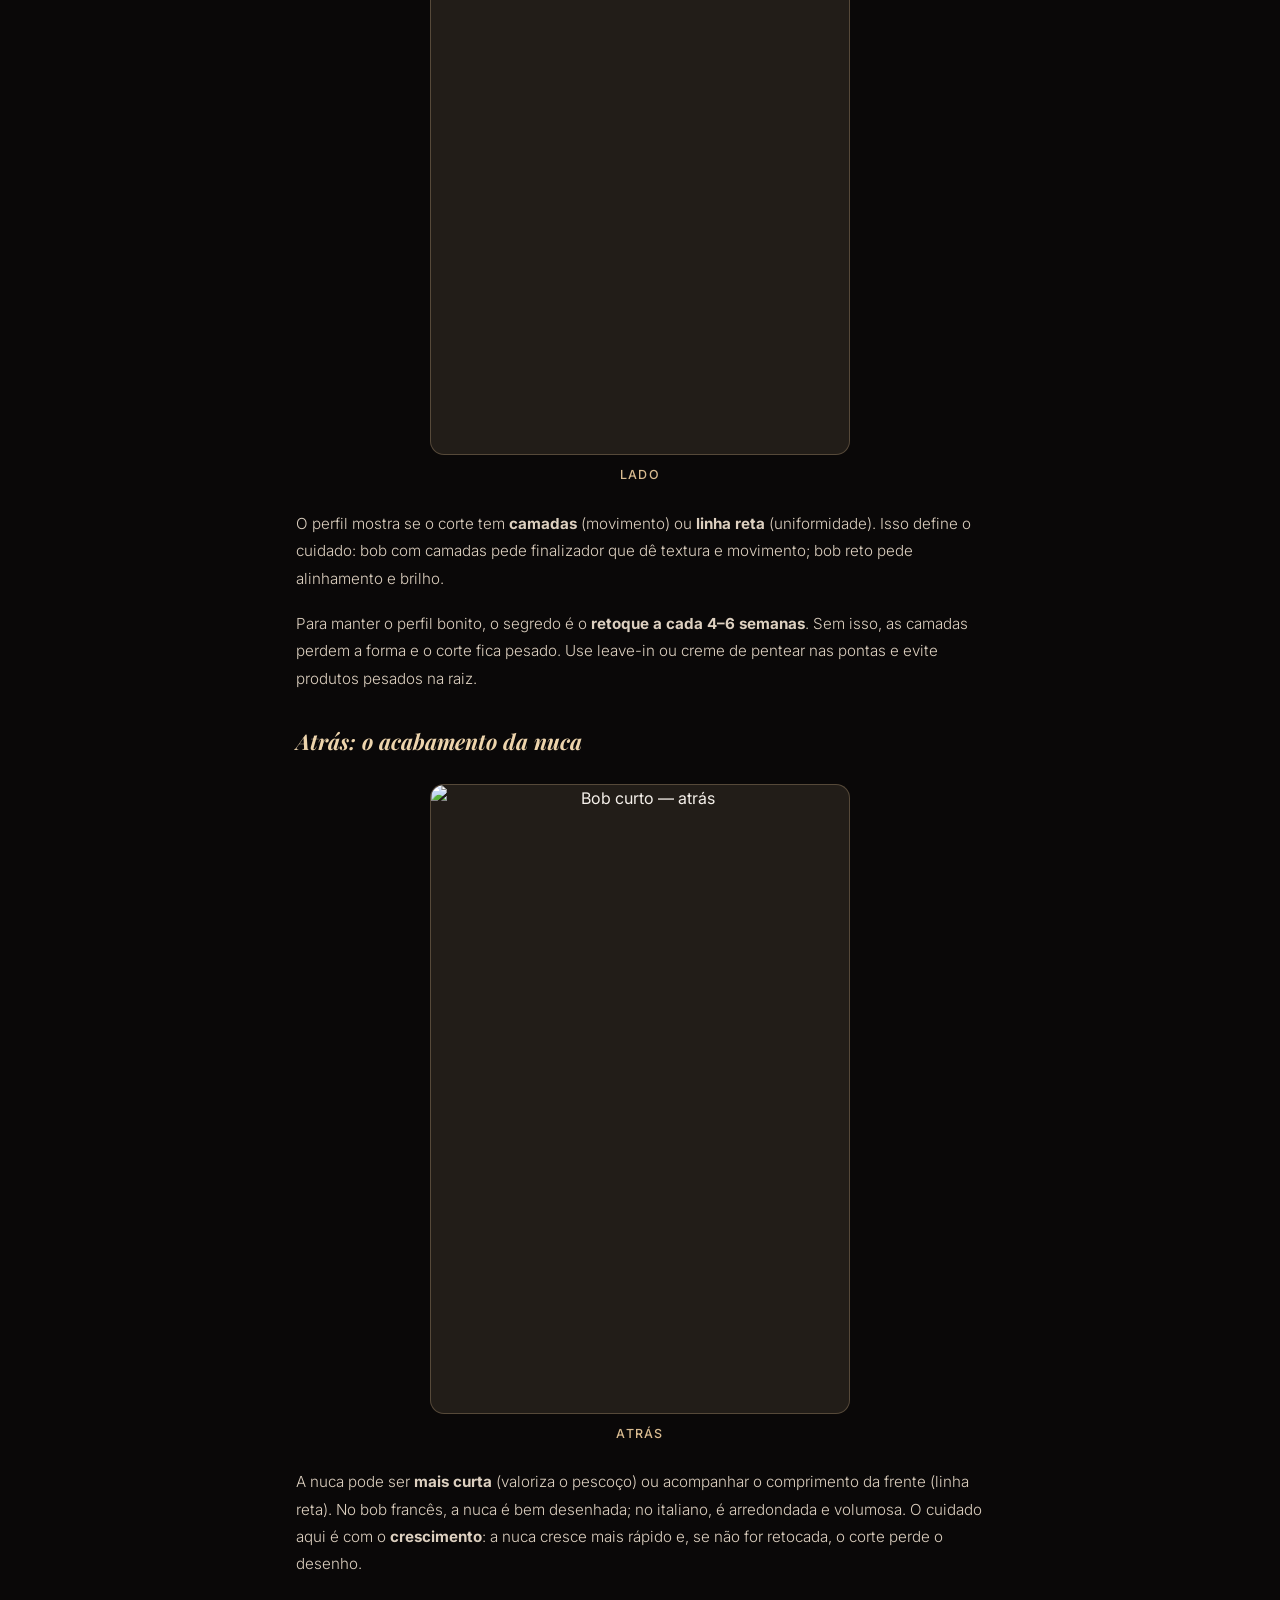
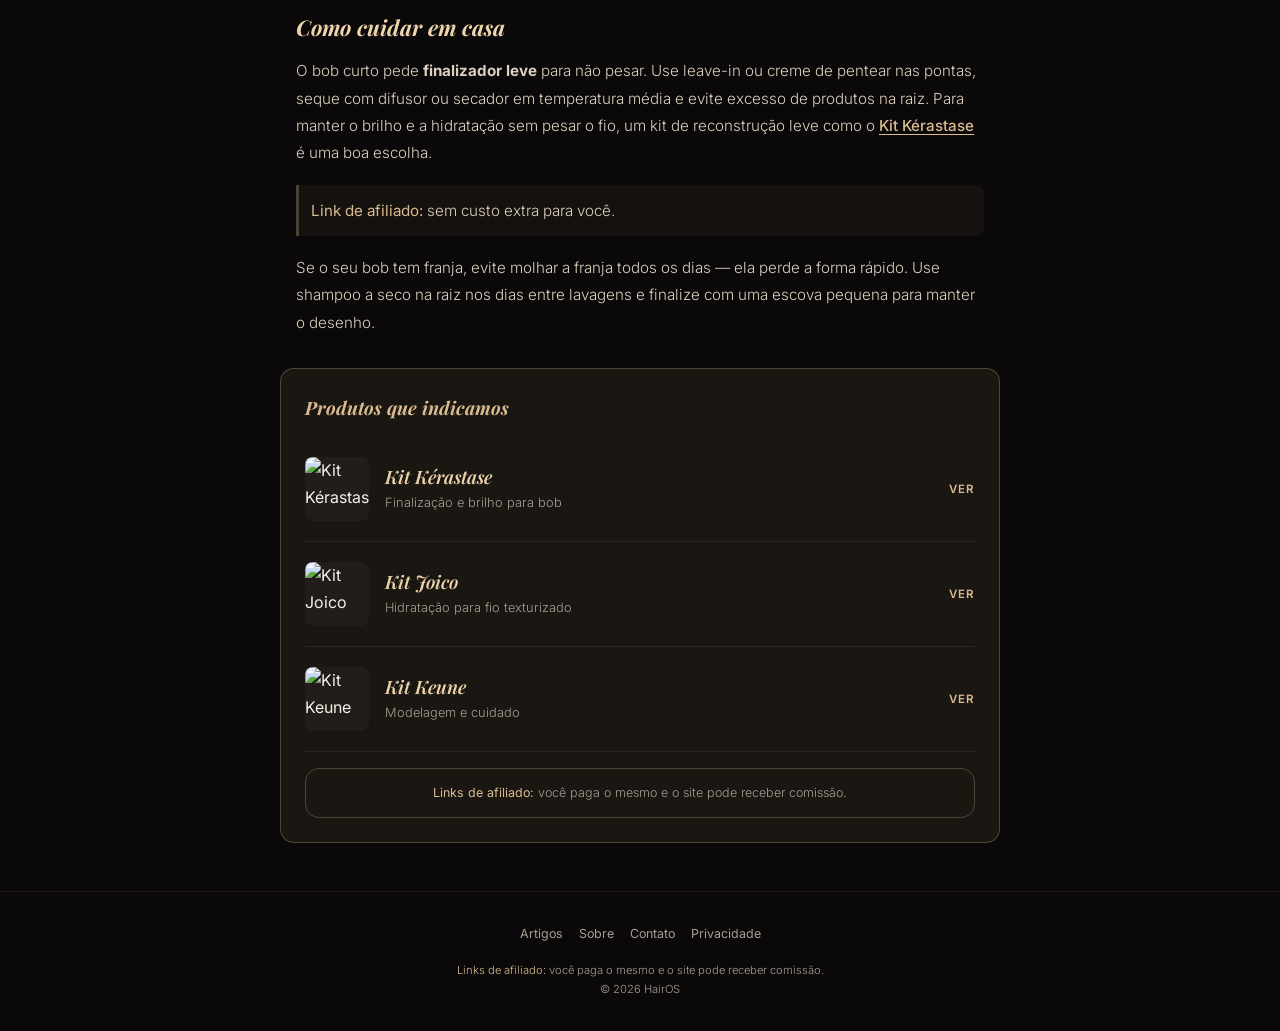
==== commit 6763a451: "Atualizar o bob-curto.html" ====
--- a/bob-curto.html
+++ b/bob-curto.html
@@ -8,7 +8,7 @@
   <meta name="format-detection" content="telephone=no">
 
   <title>Bob Curto: Combina com Você? Como Cuidar e Manter — HairOS</title>
-  <meta name="description" content="Bob curto combina com seu rosto? Veja frente, lado e atrás, descubra se é para você e aprenda a manter o corte em casa. Guia de decisão e cuidado.">
+  <meta name="description" content="Bob curto combina com seu rosto? Veja frente, lado e atrás, descubra se é para você e aprenda a manter o corte em casa.">
   <meta name="robots" content="index, follow, max-image-preview:large">
   <link rel="canonical" href="https://hairosvitrine.vercel.app/bob-curto.html">
 
@@ -21,62 +21,30 @@
   <meta property="og:description" content="Bob curto combina com seu rosto? Veja frente, lado e atrás e aprenda a manter o corte em casa.">
   <meta property="og:url" content="https://hairosvitrine.vercel.app/bob-curto.html">
   <meta property="og:image" content="https://hairosvitrine.vercel.app/img/bob-curto-frente.webp">
-  <meta property="og:image:width" content="1200">
-  <meta property="og:image:height" content="630">
-  <meta property="og:image:alt" content="Bob curto — frente">
-  <meta property="article:published_time" content="2026-10-26T00:00:00-03:00">
-  <meta property="article:section" content="Cortes">
 
   <link rel="icon" href="data:image/svg+xml,%3Csvg xmlns='http://www.w3.org/2000/svg' viewBox='0 0 100 100'%3E%3Crect width='100' height='100' fill='%230a0808'/%3E%3Ctext x='50' y='72' font-family='Georgia,serif' font-size='72' fill='%23d9bb90' text-anchor='middle'%3EH%3C/text%3E%3C/svg%3E">
   <link rel="preconnect" href="https://fonts.googleapis.com">
   <link rel="preconnect" href="https://fonts.gstatic.com" crossorigin>
   <link href="https://fonts.googleapis.com/css2?family=Playfair+Display:ital,wght@0,400;0,600;0,700;1,400;1,600&family=Inter:wght@300;400;500;600&display=swap" rel="stylesheet">
   <link rel="stylesheet" href="style.css">
-
-  <script type="application/ld+json">
-  {
-    "@context": "https://schema.org",
-    "@type": "Article",
-    "headline": "Bob Curto: Combina com Você? Como Cuidar e Manter",
-    "image": "https://hairosvitrine.vercel.app/img/bob-curto-frente.webp",
-    "author": { "@type": "Person", "name": "HairOS" },
-    "publisher": { "@type": "Organization", "name": "HairOS", "logo": { "@type": "ImageObject", "url": "https://hairosvitrine.vercel.app/img/logo.webp" } },
-    "datePublished": "2026-10-26",
-    "inLanguage": "pt-BR"
-  }
-  </script>
 </head>
 <body>
 
   <header class="site-header">
     <div class="header-inner">
-      <a href="index.html" class="brand" aria-label="HairOS — início">
+      <a href="index.html" class="brand">
         <span class="brand-h">H</span><span class="brand-rest">airOS</span>
       </a>
-      <nav class="nav-desktop" aria-label="Navegação principal">
+      <nav class="nav-desktop">
         <a href="index.html#artigos">Artigos</a>
         <a href="sobre.html">Sobre</a>
         <a href="contato.html">Contato</a>
       </nav>
-      <button class="menu-toggle" aria-label="Abrir menu" aria-expanded="false" aria-controls="drawer">
+      <button class="menu-toggle" aria-label="Abrir menu">
         <span><span class="bar"></span><span class="bar"></span><span class="bar"></span></span>
       </button>
     </div>
   </header>
-
-  <div class="drawer-overlay" id="drawerOverlay"></div>
-  <aside class="drawer" id="drawer" aria-hidden="true" inert>
-    <div class="drawer-header">
-      <span class="brand"><span class="brand-h">H</span><span class="brand-rest">airOS</span></span>
-      <button class="drawer-fechar" id="drawerFechar" aria-label="Fechar menu">&times;</button>
-    </div>
-    <nav class="drawer-nav">
-      <a href="index.html#artigos">Artigos</a>
-      <a href="sobre.html">Sobre</a>
-      <a href="contato.html">Contato</a>
-      <a href="privacidade.html">Privacidade</a>
-    </nav>
-  </aside>
 
   <main>
     <section class="article-hero">
@@ -88,10 +56,9 @@
     <section class="article-body">
       <figure class="article-figure">
         <span class="card-img-wrap">
-          <img src="img/bob-curto-frente.webp" alt="Bob curto — frente" loading="eager" onerror="_imgErro(this)">
+          <img src="img/bob-curto-frente.webp" alt="Bob curto — frente" onerror="_imgErro(this)">
         </span>
         <figcaption>Frente</figcaption>
-        <a class="pin-btn" href="#" data-pin-url="https://hairosvitrine.vercel.app/bob-curto.html" data-pin-media="https://hairosvitrine.vercel.app/img/bob-curto-frente.webp" data-pin-description="Bob curto — frente">Salvar no Pinterest</a>
       </figure>
     </section>
 
@@ -110,12 +77,11 @@
       <h2>Lado: o que o perfil revela sobre o cuidado</h2>
       <figure class="article-figure">
         <span class="card-img-wrap">
-          <img src="img/bob-curto-lado.webp" alt="Bob curto — lado" loading="lazy" onerror="_imgErro(this)">
+          <img src="img/bob-curto-lado.webp" alt="Bob curto — lado" onerror="_imgErro(this)">
         </span>
         <figcaption>Lado</figcaption>
-        <a class="pin-btn" href="#" data-pin-url="https://hairosvitrine.vercel.app/bob-curto.html" data-pin-media="https://hairosvitrine.vercel.app/img/bob-curto-lado.webp" data-pin-description="Bob curto — lado">Salvar no Pinterest</a>
       </figure>
-      <p>O perfil mostra se o corte tem <strong>camadas</strong> (movimento) ou <strong>linha reta</strong> (uniformidade). Isso define o cuidado: bob com camadas pede finalizador que dê textura e movimento; bob reto pede alinhamento e brilho. Se você tem fio ondulado, o perfil revela se o corte vai "armar" — nesse caso, o ideal é um profissional que trabalhe com o caimento natural do fio.</p>
+      <p>O perfil mostra se o corte tem <strong>camadas</strong> (movimento) ou <strong>linha reta</strong> (uniformidade). Isso define o cuidado: bob com camadas pede finalizador que dê textura e movimento; bob reto pede alinhamento e brilho.</p>
       <p>Para manter o perfil bonito, o segredo é o <strong>retoque a cada 4–6 semanas</strong>. Sem isso, as camadas perdem a forma e o corte fica pesado. Use leave-in ou creme de pentear nas pontas e evite produtos pesados na raiz.</p>
     </section>
 
@@ -123,19 +89,12 @@
       <h2>Atrás: o acabamento da nuca</h2>
       <figure class="article-figure">
         <span class="card-img-wrap">
-          <img src="img/bob-curto-atras.webp" alt="Bob curto — atrás" loading="lazy" onerror="_imgErro(this)">
+          <img src="img/bob-curto-atras.webp" alt="Bob curto — atrás" onerror="_imgErro(this)">
         </span>
         <figcaption>Atrás</figcaption>
-        <a class="pin-btn" href="#" data-pin-url="https://hairosvitrine.vercel.app/bob-curto.html" data-pin-media="https://hairosvitrine.vercel.app/img/bob-curto-atras.webp" data-pin-description="Bob curto — atrás">Salvar no Pinterest</a>
       </figure>
       <p>A nuca pode ser <strong>mais curta</strong> (valoriza o pescoço) ou acompanhar o comprimento da frente (linha reta). No bob francês, a nuca é bem desenhada; no italiano, é arredondada e volumosa. O cuidado aqui é com o <strong>crescimento</strong>: a nuca cresce mais rápido e, se não for retocada, o corte perde o desenho.</p>
-      <p>Em casa, use um espelho de mão para conferir o acabamento e mantenha o retoque a cada 4–6 semanas. Se o seu fio é muito liso, peça ao profissional um acabamento levemente texturizado para segurar a forma por mais tempo.</p>
     </section>
-
-    <article class="article-body">
-      <h2>O que pedir no salão</h2>
-      <p>Você não precisa saber a técnica do corte. O essencial é levar as <strong>três imagens</strong> (frente, lado e atrás), dizer o comprimento em centímetros (ex.: "na altura do queixo") e explicar a <strong>textura que você quer</strong> (liso, texturizado, com camadas internas). Se for franja, diga o tipo: reta, cortina ou desfiada.</p>
-    </article>
 
     <article class="article-body">
       <h2>Como cuidar em casa</h2>
@@ -145,24 +104,15 @@
         <span class="gold">Link de afiliado:</span> sem custo extra para você.
       </p>
 
-      <p>Se o seu bob tem franja, evite molhar a franja todos os dias — ela perde a forma rápido. Use shampoo a seco na raiz nos dias entre lavagens e finalize com uma escova pequena para manter o desenho. Frequência ideal de lavagem: 2 a 3 vezes por semana.</p>
+      <p>Se o seu bob tem franja, evite molhar a franja todos os dias — ela perde a forma rápido. Use shampoo a seco na raiz nos dias entre lavagens e finalize com uma escova pequena para manter o desenho.</p>
     </article>
 
-    <article class="article-body">
-      <h2>Erros comuns de quem tem bob curto</h2>
-      <ul>
-        <li>Não retocar a cada 4–6 semanas — o corte perde a forma.</li>
-        <li>Usar produto pesado na raiz — o volume desaparece.</li>
-        <li>Lavar todos os dias — o fio resseca e a cor desbota.</li>
-        <li>Não usar protetor térmico antes do secador ou prancha.</li>
-      </ul>
-    </article>
-
+    <!-- AQUI ESTÁ O BLOCO DE PRODUTOS LIMPO, COM APENAS 1 NOME POR CARD -->
     <section class="produtos-sugeridos">
       <h3>Produtos que indicamos</h3>
       
       <a class="produto-item" href="https://meli.la/1MwSY7v" target="_blank" rel="nofollow sponsored noopener noreferrer">
-        <img src="img/produto-kerastase.webp" alt="Kit Kérastase" loading="lazy" onerror="_imgErro(this)">
+        <img src="img/produto-kerastase.webp" alt="Kit Kérastase" onerror="_imgErro(this)">
         <span class="prod-info">
           <span class="prod-nome">Kit Kérastase</span>
           <span class="prod-sub">Finalização e brilho para bob</span>
@@ -171,7 +121,7 @@
       </a>
       
       <a class="produto-item" href="https://meli.la/2x9xqBe" target="_blank" rel="nofollow sponsored noopener noreferrer">
-        <img src="img/produto-joico.webp" alt="Kit Joico" loading="lazy" onerror="_imgErro(this)">
+        <img src="img/produto-joico.webp" alt="Kit Joico" onerror="_imgErro(this)">
         <span class="prod-info">
           <span class="prod-nome">Kit Joico</span>
           <span class="prod-sub">Hidratação para fio texturizado</span>
@@ -180,7 +130,7 @@
       </a>
       
       <a class="produto-item" href="https://meli.la/1GbiW7M" target="_blank" rel="nofollow sponsored noopener noreferrer">
-        <img src="img/produto-keune.webp" alt="Kit Keune" loading="lazy" onerror="_imgErro(this)">
+        <img src="img/produto-keune.webp" alt="Kit Keune" onerror="_imgErro(this)">
         <span class="prod-info">
           <span class="prod-nome">Kit Keune</span>
           <span class="prod-sub">Modelagem e cuidado</span>
@@ -193,21 +143,6 @@
       </p>
     </section>
 
-    <section class="article-related">
-      <div class="bloco">
-        <div class="bloco-head"><h2>Outros Cortes</h2><div class="linha"></div></div>
-        <div class="grid">
-          <a class="card" href="velvet.html">
-            <span class="card-img-wrap"><img src="img/velvet-frente.webp" alt="Velvet" loading="lazy" onerror="_imgErro(this)"></span>
-            <span class="card-text-wrap"><span class="card-nome">Velvet</span><span class="card-sub">Combina com você? Como cuidar</span></span>
-          </a>
-          <a class="card" href="loiro-platinado.html">
-            <span class="card-img-wrap"><img src="img/loiro-platinado-capa.webp" alt="Loiro Platinado" loading="lazy" onerror="_imgErro(this)"></span>
-            <span class="card-text-wrap"><span class="card-nome">Loiro Platinado</span><span class="card-sub">Como manter o tom</span></span>
-          </a>
-        </div>
-      </div>
-    </section>
   </main>
 
   <footer class="site-footer">
@@ -216,11 +151,9 @@
       <a href="sobre.html">Sobre</a>
       <a href="contato.html">Contato</a>
       <a href="privacidade.html">Privacidade</a>
-      <a href="privacidade.html#termos">Termos</a>
     </div>
     <p class="footer-note">
-      <span class="gold">Links de afiliado:</span> ao comprar por um link indicado, o site pode receber comissão — sem custo extra para você.
-      Conteúdo informativo; consulte um profissional antes de procedimentos químicos.
+      <span class="gold">Links de afiliado:</span> você paga o mesmo e o site pode receber comissão.
       <br>© <span id="anoAtual">2026</span> HairOS
     </p>
   </footer>
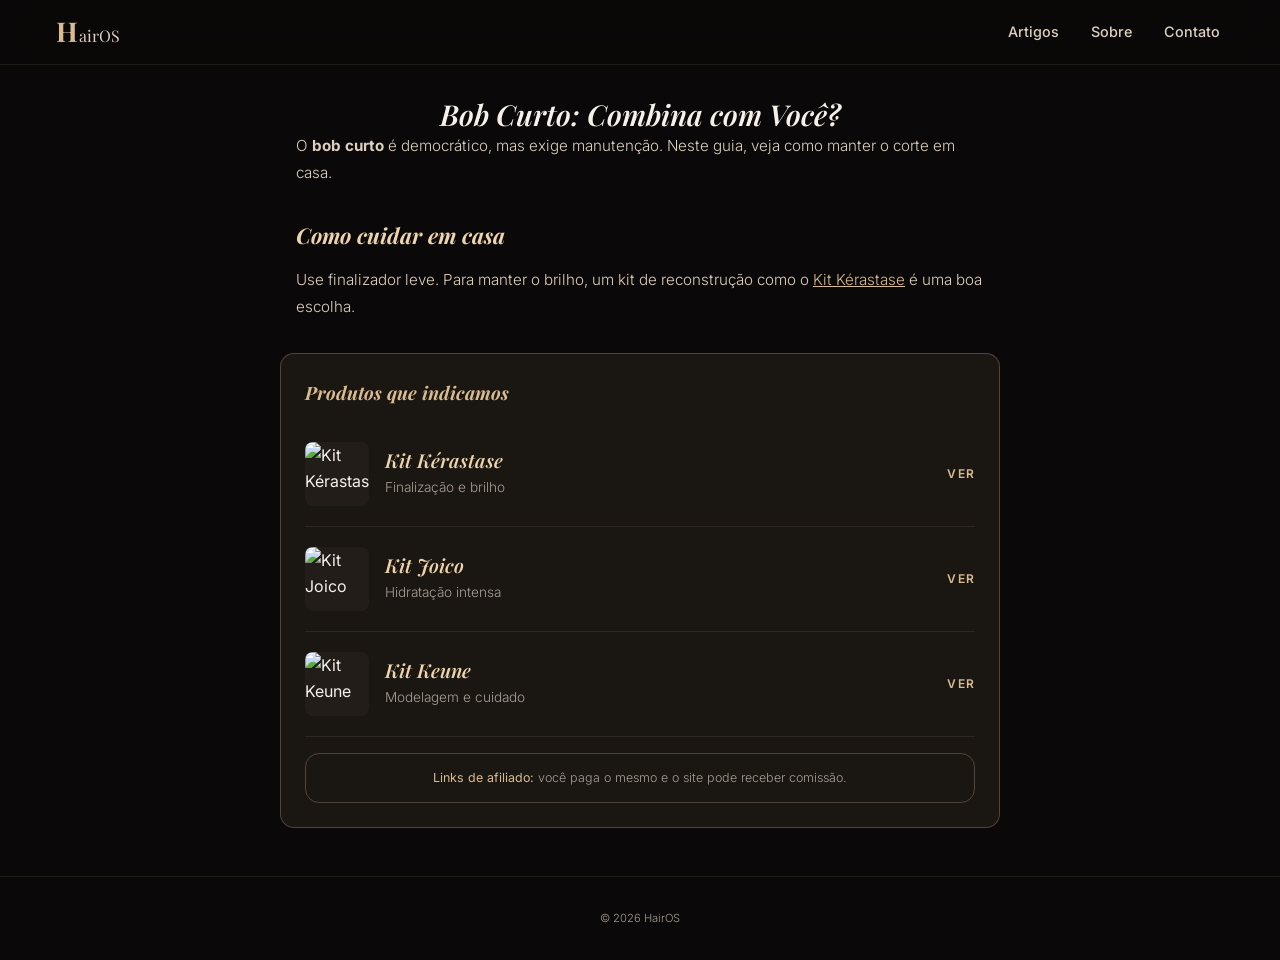
==== commit b5201bbf: "Atualizar o bob-curto.html" ====
--- a/bob-curto.html
+++ b/bob-curto.html
@@ -3,28 +3,7 @@
 <head>
   <meta charset="UTF-8">
   <meta name="viewport" content="width=device-width, initial-scale=1.0, viewport-fit=cover">
-  <meta name="theme-color" content="#0a0808">
-  <meta name="color-scheme" content="dark">
-  <meta name="format-detection" content="telephone=no">
-
-  <title>Bob Curto: Combina com Você? Como Cuidar e Manter — HairOS</title>
-  <meta name="description" content="Bob curto combina com seu rosto? Veja frente, lado e atrás, descubra se é para você e aprenda a manter o corte em casa.">
-  <meta name="robots" content="index, follow, max-image-preview:large">
-  <link rel="canonical" href="https://hairosvitrine.vercel.app/bob-curto.html">
-
-  <meta name="p:domain_verify" content="dd06cb44ef57a7480eea8850c1535f46"/>
-
-  <meta property="og:type" content="article">
-  <meta property="og:locale" content="pt_BR">
-  <meta property="og:site_name" content="HairOS">
-  <meta property="og:title" content="Bob Curto: Combina com Você? Como Cuidar e Manter — HairOS">
-  <meta property="og:description" content="Bob curto combina com seu rosto? Veja frente, lado e atrás e aprenda a manter o corte em casa.">
-  <meta property="og:url" content="https://hairosvitrine.vercel.app/bob-curto.html">
-  <meta property="og:image" content="https://hairosvitrine.vercel.app/img/bob-curto-frente.webp">
-
-  <link rel="icon" href="data:image/svg+xml,%3Csvg xmlns='http://www.w3.org/2000/svg' viewBox='0 0 100 100'%3E%3Crect width='100' height='100' fill='%230a0808'/%3E%3Ctext x='50' y='72' font-family='Georgia,serif' font-size='72' fill='%23d9bb90' text-anchor='middle'%3EH%3C/text%3E%3C/svg%3E">
-  <link rel="preconnect" href="https://fonts.googleapis.com">
-  <link rel="preconnect" href="https://fonts.gstatic.com" crossorigin>
+  <title>Bob Curto: Combina com Você? — HairOS</title>
   <link href="https://fonts.googleapis.com/css2?family=Playfair+Display:ital,wght@0,400;0,600;0,700;1,400;1,600&family=Inter:wght@300;400;500;600&display=swap" rel="stylesheet">
   <link rel="stylesheet" href="style.css">
 </head>
@@ -32,104 +11,49 @@
 
   <header class="site-header">
     <div class="header-inner">
-      <a href="index.html" class="brand">
-        <span class="brand-h">H</span><span class="brand-rest">airOS</span>
-      </a>
+      <a href="index.html" class="brand"><span class="brand-h">H</span><span class="brand-rest">airOS</span></a>
       <nav class="nav-desktop">
-        <a href="index.html#artigos">Artigos</a>
+        <a href="index.html">Artigos</a>
         <a href="sobre.html">Sobre</a>
         <a href="contato.html">Contato</a>
       </nav>
-      <button class="menu-toggle" aria-label="Abrir menu">
-        <span><span class="bar"></span><span class="bar"></span><span class="bar"></span></span>
-      </button>
     </div>
   </header>
 
   <main>
     <section class="article-hero">
-      <span class="sub">Cortes · Bob</span>
-      <h1>Bob Curto: Combina com Você? Como Cuidar e Manter</h1>
-      <span class="divider"></span>
-    </section>
-
-    <section class="article-body">
-      <figure class="article-figure">
-        <span class="card-img-wrap">
-          <img src="img/bob-curto-frente.webp" alt="Bob curto — frente" onerror="_imgErro(this)">
-        </span>
-        <figcaption>Frente</figcaption>
-      </figure>
+      <h1>Bob Curto: Combina com Você?</h1>
     </section>
 
     <article class="article-body">
-      <p>O <span class="gold">bob curto</span> é um dos cortes mais democráticos que existem — mas isso não significa que ele combina com todo mundo. A diferença entre um corte que valoriza e um que "briga" com o rosto está em três fatores: <strong>formato do rosto, tipo de fio e rotina de manutenção</strong>.</p>
-      <p>Neste guia, você vai descobrir se o bob curto é para você, o que pedir no salão (sem termos técnicos) e como manter o corte em casa até a próxima visita.</p>
+      <p>O <strong>bob curto</strong> é democrático, mas exige manutenção. Neste guia, veja como manter o corte em casa.</p>
+      
+      <h2>Como cuidar em casa</h2>
+      <p>Use finalizador leve. Para manter o brilho, um kit de reconstrução como o <a href="https://meli.la/1MwSY7v" target="_blank" rel="nofollow sponsored" style="color:var(--gold); text-decoration:underline;">Kit Kérastase</a> é uma boa escolha.</p>
     </article>
 
-    <article class="article-body">
-      <h2>Combina com o seu rosto?</h2>
-      <p>O bob curto funciona melhor em rostos <strong>ovais</strong> e <strong>levemente quadrados</strong>, porque o comprimento na altura do queixo equilibra as proporções. Em rostos <strong>redondos</strong>, o ideal é o bob mais longo ou com camadas abaixo do queixo para alongar visualmente. Em rostos <strong>longos</strong>, o bob curto (na altura do maxilar) encurta a verticalidade e traz equilíbrio.</p>
-      <p>Se o seu rosto é <strong>coração</strong> (testa larga, queixo fino), a dica é usar o bob com franja lateral ou camadas que criem volume na base. Já o rosto <strong>triangular</strong> (mandíbula larga) pede volume no topo e laterais mais justas.</p>
-    </article>
-
-    <section class="article-body">
-      <h2>Lado: o que o perfil revela sobre o cuidado</h2>
-      <figure class="article-figure">
-        <span class="card-img-wrap">
-          <img src="img/bob-curto-lado.webp" alt="Bob curto — lado" onerror="_imgErro(this)">
-        </span>
-        <figcaption>Lado</figcaption>
-      </figure>
-      <p>O perfil mostra se o corte tem <strong>camadas</strong> (movimento) ou <strong>linha reta</strong> (uniformidade). Isso define o cuidado: bob com camadas pede finalizador que dê textura e movimento; bob reto pede alinhamento e brilho.</p>
-      <p>Para manter o perfil bonito, o segredo é o <strong>retoque a cada 4–6 semanas</strong>. Sem isso, as camadas perdem a forma e o corte fica pesado. Use leave-in ou creme de pentear nas pontas e evite produtos pesados na raiz.</p>
-    </section>
-
-    <section class="article-body">
-      <h2>Atrás: o acabamento da nuca</h2>
-      <figure class="article-figure">
-        <span class="card-img-wrap">
-          <img src="img/bob-curto-atras.webp" alt="Bob curto — atrás" onerror="_imgErro(this)">
-        </span>
-        <figcaption>Atrás</figcaption>
-      </figure>
-      <p>A nuca pode ser <strong>mais curta</strong> (valoriza o pescoço) ou acompanhar o comprimento da frente (linha reta). No bob francês, a nuca é bem desenhada; no italiano, é arredondada e volumosa. O cuidado aqui é com o <strong>crescimento</strong>: a nuca cresce mais rápido e, se não for retocada, o corte perde o desenho.</p>
-    </section>
-
-    <article class="article-body">
-      <h2>Como cuidar em casa</h2>
-      <p>O bob curto pede <strong>finalizador leve</strong> para não pesar. Use leave-in ou creme de pentear nas pontas, seque com difusor ou secador em temperatura média e evite excesso de produtos na raiz. Para manter o brilho e a hidratação sem pesar o fio, um kit de reconstrução leve como o <a href="https://meli.la/1MwSY7v" target="_blank" rel="nofollow sponsored noopener noreferrer" class="link-contextual">Kit Kérastase</a> é uma boa escolha.</p>
-      
-      <p class="aviso-afiliado-inline">
-        <span class="gold">Link de afiliado:</span> sem custo extra para você.
-      </p>
-
-      <p>Se o seu bob tem franja, evite molhar a franja todos os dias — ela perde a forma rápido. Use shampoo a seco na raiz nos dias entre lavagens e finalize com uma escova pequena para manter o desenho.</p>
-    </article>
-
-    <!-- AQUI ESTÁ O BLOCO DE PRODUTOS LIMPO, COM APENAS 1 NOME POR CARD -->
     <section class="produtos-sugeridos">
       <h3>Produtos que indicamos</h3>
       
-      <a class="produto-item" href="https://meli.la/1MwSY7v" target="_blank" rel="nofollow sponsored noopener noreferrer">
+      <a class="produto-item" href="https://meli.la/1MwSY7v" target="_blank" rel="nofollow sponsored">
         <img src="img/produto-kerastase.webp" alt="Kit Kérastase" onerror="_imgErro(this)">
         <span class="prod-info">
           <span class="prod-nome">Kit Kérastase</span>
-          <span class="prod-sub">Finalização e brilho para bob</span>
+          <span class="prod-sub">Finalização e brilho</span>
         </span>
         <span class="prod-cta">Ver</span>
       </a>
       
-      <a class="produto-item" href="https://meli.la/2x9xqBe" target="_blank" rel="nofollow sponsored noopener noreferrer">
+      <a class="produto-item" href="https://meli.la/2x9xqBe" target="_blank" rel="nofollow sponsored">
         <img src="img/produto-joico.webp" alt="Kit Joico" onerror="_imgErro(this)">
         <span class="prod-info">
           <span class="prod-nome">Kit Joico</span>
-          <span class="prod-sub">Hidratação para fio texturizado</span>
+          <span class="prod-sub">Hidratação intensa</span>
         </span>
         <span class="prod-cta">Ver</span>
       </a>
       
-      <a class="produto-item" href="https://meli.la/1GbiW7M" target="_blank" rel="nofollow sponsored noopener noreferrer">
+      <a class="produto-item" href="https://meli.la/1GbiW7M" target="_blank" rel="nofollow sponsored">
         <img src="img/produto-keune.webp" alt="Kit Keune" onerror="_imgErro(this)">
         <span class="prod-info">
           <span class="prod-nome">Kit Keune</span>
@@ -138,24 +62,14 @@
         <span class="prod-cta">Ver</span>
       </a>
       
-      <p class="aviso-afiliado" style="margin-top:16px;margin-bottom:0">
+      <p class="aviso-afiliado">
         <span class="gold">Links de afiliado:</span> você paga o mesmo e o site pode receber comissão.
       </p>
     </section>
-
   </main>
 
   <footer class="site-footer">
-    <div class="footer-links">
-      <a href="index.html#artigos">Artigos</a>
-      <a href="sobre.html">Sobre</a>
-      <a href="contato.html">Contato</a>
-      <a href="privacidade.html">Privacidade</a>
-    </div>
-    <p class="footer-note">
-      <span class="gold">Links de afiliado:</span> você paga o mesmo e o site pode receber comissão.
-      <br>© <span id="anoAtual">2026</span> HairOS
-    </p>
+    <p class="footer-note">© 2026 HairOS</p>
   </footer>
 
   <script src="app.js" defer></script>
--- a/style.css
+++ b/style.css
@@ -1,87 +1,35 @@
-/* ============================================================
-   HairOS — style.css
-   ============================================================ */
-
 :root{
   --bg:#0a0808; --bg-card:#1a1612; --bg-elevated:#221d18;
   --text:#f5f0ea; --text-sec:#ddd0c0; --text-muted:#a89e93;
   --gold:#d9bb90; --gold-light:#edd4ac; --gold-hi:#fdf1d4; --gold-lo:#9b8363;
-  --gold-grad:linear-gradient(145deg,var(--gold-hi),#edd4ac 32%,#ceaf84 64%,var(--gold-lo));
   --border:rgba(217,187,144,.10); --border-gold:rgba(217,187,144,.28);
   --radius:14px;
   --ease-out:cubic-bezier(.22,1,.36,1);
   --tr-ui:background-color .3s var(--ease-out),border-color .3s var(--ease-out),color .3s var(--ease-out),box-shadow .3s var(--ease-out),transform .3s var(--ease-out),opacity .3s var(--ease-out);
-  --focus-ring:0 0 0 3px rgba(217,187,144,.5);
   --header-h:64px;
 }
 *{margin:0;padding:0;box-sizing:border-box}
 html{-webkit-text-size-adjust:100%;text-size-adjust:100%;scroll-behavior:smooth;background:var(--bg)}
 body{background:var(--bg);font-family:'Inter',sans-serif;color:var(--text);-webkit-font-smoothing:antialiased;line-height:1.65;min-height:100vh}
 img{max-width:100%;height:auto;display:block;-webkit-user-drag:none;user-select:none}
-a{color:inherit}
-:focus-visible{outline:none;box-shadow:var(--focus-ring)}
-.sr-only{position:absolute;width:1px;height:1px;overflow:hidden;clip:rect(0 0 0 0);white-space:nowrap}
+a{color:inherit;text-decoration:none}
+:focus-visible{outline:none;box-shadow:0 0 0 3px rgba(217,187,144,.5)}
 
 /* HEADER */
 .site-header{position:sticky;top:0;z-index:900;background:rgba(10,8,8,.82);backdrop-filter:blur(18px) saturate(160%);-webkit-backdrop-filter:blur(18px) saturate(160%);border-bottom:1px solid var(--border)}
 .header-inner{max-width:1200px;margin:0 auto;padding:0 16px;height:var(--header-h);display:flex;align-items:center;justify-content:space-between;gap:16px}
-.brand{display:flex;align-items:baseline;gap:2px;text-decoration:none;line-height:1;background:none;border:none;cursor:pointer;padding:0}
-.brand-h{font-family:'Playfair Display',serif;font-size:1.7rem;font-weight:700;color:var(--gold);letter-spacing:-.03em;text-shadow:0 0 8px rgba(237,212,172,.4)}
+.brand{display:flex;align-items:baseline;gap:2px;line-height:1}
+.brand-h{font-family:'Playfair Display',serif;font-size:1.7rem;font-weight:700;color:var(--gold);letter-spacing:-.03em}
 .brand-rest{font-family:'Playfair Display',serif;font-size:1rem;color:var(--text-sec)}
-.menu-toggle{width:44px;height:44px;border-radius:50%;background:transparent;border:1px solid var(--border-gold);color:var(--gold-light);display:flex;align-items:center;justify-content:center;cursor:pointer;transition:var(--tr-ui)}
-.menu-toggle:hover{background:rgba(217,187,144,.08);border-color:var(--gold)}
+.nav-desktop{display:none}
+.nav-desktop a{color:var(--text-sec);font-size:.9rem;font-weight:500;padding:8px 4px;transition:var(--tr-ui)}
+.nav-desktop a:hover{color:var(--gold)}
+.menu-toggle{width:44px;height:44px;border-radius:50%;background:transparent;border:1px solid var(--border-gold);color:var(--gold-light);display:flex;align-items:center;justify-content:center;cursor:pointer}
 .menu-toggle .bar{display:block;width:18px;height:1.5px;background:currentColor;border-radius:2px}
 .menu-toggle .bar+.bar{margin-top:4px}
-.nav-desktop{display:none}
-.nav-desktop a{text-decoration:none;color:var(--text-sec);font-size:.9rem;font-weight:500;padding:8px 4px;transition:var(--tr-ui)}
-.nav-desktop a:hover{color:var(--gold)}
 @media(min-width:768px){.nav-desktop{display:flex;gap:24px;align-items:center}.menu-toggle{display:none}}
 
-/* BUSCADOR */
-.header-search{padding:0 16px 12px;max-width:1200px;margin:0 auto;width:100%}
-.search-input{width:100%;height:40px;padding:0 16px;background:rgba(0,0,0,.25);border:1px solid var(--border-gold);border-radius:999px;color:var(--text);font-family:'Inter',sans-serif;font-size:.9rem;transition:var(--tr-ui)}
-.search-input::placeholder{color:var(--text-muted)}
-.search-input:focus{outline:none;background:rgba(0,0,0,.45);border-color:var(--gold);box-shadow:0 0 0 3px rgba(217,187,144,.2)}
-.busca-vazia{text-align:center;color:var(--text-muted);font-size:.9rem;padding:32px 0;font-weight:300}
-
-/* DRAWER MOBILE */
-.drawer-overlay{position:fixed;inset:0;background:rgba(10,8,8,.7);backdrop-filter:blur(4px);z-index:950;opacity:0;visibility:hidden;transition:opacity .35s,visibility .35s}
-.drawer-overlay.ativo{opacity:1;visibility:visible}
-.drawer{position:fixed;top:0;right:0;bottom:0;width:min(320px,84vw);background:var(--bg-card);border-left:1px solid var(--border-gold);z-index:960;transform:translateX(100%);transition:transform .45s var(--ease-out);display:flex;flex-direction:column;padding:24px 0;overflow-y:auto}
-.drawer.aberto{transform:translateX(0)}
-.drawer-header{display:flex;align-items:center;justify-content:space-between;padding:0 24px 24px;border-bottom:1px solid var(--border)}
-.drawer-fechar{width:38px;height:38px;border-radius:50%;background:var(--gold);border:2px solid #000;color:#000;font-size:1.1rem;font-weight:700;cursor:pointer;display:flex;align-items:center;justify-content:center}
-.drawer-nav{display:flex;flex-direction:column;padding:16px 0}
-.drawer-nav a{display:block;padding:16px 24px;color:var(--text);font-family:'Playfair Display',serif;font-style:italic;font-size:1.15rem;text-decoration:none;border-bottom:1px solid var(--border);transition:var(--tr-ui)}
-.drawer-nav a:hover{background:rgba(217,187,144,.05);color:var(--gold);padding-left:30px}
-
-/* CONTAINER / TIPOGRAFIA */
-.container{max-width:1100px;margin:0 auto;padding:0 16px}
-.page-title{text-align:center;padding:32px 16px 8px}
-.page-title h1{font-family:'Playfair Display',serif;font-style:italic;font-size:1.6rem;font-weight:600;line-height:1.2}
-.page-title .divider{display:block;width:20px;height:1px;margin:18px auto 14px;background:var(--border-gold)}
-.page-title .sub{display:block;font-size:.7rem;letter-spacing:.22em;text-transform:uppercase;color:var(--text-muted);font-weight:300;line-height:1.9}
-.page-title .sub .highlight{color:var(--gold);font-weight:400}
-.bloco{margin-bottom:48px}
-.bloco-head{display:flex;align-items:center;gap:16px;margin-bottom:20px;padding:0 4px}
-.bloco-head h2{font-family:'Playfair Display',serif;font-style:italic;font-weight:600;font-size:1.2rem;white-space:nowrap}
-.bloco-head .linha{flex:1;height:1px;background:var(--border-gold)}
-
-/* GRID DE CARDS */
-.grid{display:grid;grid-template-columns:repeat(2,minmax(0,1fr));gap:14px}
-@media(min-width:601px){.grid{grid-template-columns:repeat(3,minmax(0,1fr))}}
-@media(min-width:1025px){.grid{grid-template-columns:repeat(4,minmax(0,1fr));gap:18px}}
-.card{position:relative;display:flex;flex-direction:column;width:100%;cursor:pointer;background:var(--bg-card);border:1px solid var(--border);border-radius:var(--radius);padding:8px;text-align:left;text-decoration:none;color:inherit;transition:transform .3s var(--ease-out),border-color .3s var(--ease-out),box-shadow .3s var(--ease-out)}
-.card:hover{border-color:var(--border-gold);transform:translateY(-4px);box-shadow:0 8px 24px rgba(0,0,0,.4)}
-.card-img-wrap{position:relative;display:block;width:100%;aspect-ratio:2/3;overflow:hidden;border-radius:calc(var(--radius) - 4px);background:var(--bg-elevated);border:1px solid rgba(255,255,255,.05)}
-.card-img-wrap img{position:absolute;inset:0;width:100%;height:100%;object-fit:cover;transition:transform .8s var(--ease-out)}
-.card:hover .card-img-wrap img{transform:scale(1.04)}
-.card-text-wrap{padding:10px 2px 2px}
-.card-nome{display:-webkit-box;-webkit-line-clamp:1;line-clamp:1;-webkit-box-orient:vertical;box-orient:vertical;overflow:hidden;font-family:'Playfair Display',serif;font-style:italic;font-size:.9rem;font-weight:600;color:var(--gold-light);line-height:1.2}
-.card-sub{display:-webkit-box;-webkit-line-clamp:2;line-clamp:2;-webkit-box-orient:vertical;box-orient:vertical;overflow:hidden;font-size:.72rem;color:var(--text-muted);font-weight:300;line-height:1.3;margin-top:2px}
-
 /* ARTIGO */
-.ad-slot{display:none !important}
 .article-hero{text-align:center;padding:32px 16px 0}
 .article-hero h1{font-family:'Playfair Display',serif;font-style:italic;font-size:1.8rem;font-weight:600;line-height:1.2;max-width:720px;margin:0 auto}
 .article-hero .sub{display:block;font-size:.7rem;letter-spacing:.22em;text-transform:uppercase;color:var(--text-muted);margin-top:12px}
@@ -89,70 +37,41 @@
 .article-body{max-width:720px;margin:0 auto;padding:0 16px}
 .article-body p{font-size:.95rem;color:var(--text-sec);line-height:1.8;margin-bottom:18px;font-weight:300}
 .article-body h2{font-family:'Playfair Display',serif;font-style:italic;font-size:1.35rem;color:var(--gold-light);margin:32px 0 12px}
-.article-body h3{font-family:'Playfair Display',serif;font-style:italic;font-size:1.1rem;color:var(--gold);margin:24px 0 8px}
-.article-body ul{margin:0 0 18px 20px}
-.article-body li{font-size:.92rem;color:var(--text-sec);font-weight:300;line-height:1.7;margin-bottom:6px}
 .article-body .gold{color:var(--gold);font-weight:400}
 
-/* Link contextual no texto */
+/* LINK NO TEXTO */
 .article-body a.link-contextual{color:var(--gold);font-weight:500;text-decoration:underline;text-underline-offset:3px;transition:var(--tr-ui)}
 .article-body a.link-contextual:hover{color:var(--gold-hi)}
-
-/* Imagem grande dentro do texto */
-.article-figure{margin:24px 0;text-align:center}
-.article-figure .card-img-wrap{max-width:420px;margin:0 auto;aspect-ratio:2/3;border-radius:var(--radius);border:1px solid var(--border-gold)}
-.article-figure figcaption{font-size:.78rem;color:var(--gold);text-transform:uppercase;letter-spacing:.1em;margin-top:10px;font-weight:500}
-.article-figure .pin-btn{margin-top:10px}
-
-/* Aviso de afiliado no texto */
 .aviso-afiliado-inline{margin:16px 0;padding:12px;font-size:.8rem;color:var(--text-muted);background:rgba(217,187,144,.05);border-left:3px solid var(--border-gold);border-radius:0 8px 8px 0;font-weight:300}
 .aviso-afiliado-inline .gold{color:var(--gold);font-weight:400}
 
-/* Bloco de produtos sugeridos (CORRIGIDO) */
+/* IMAGENS NO ARTIGO */
+.article-figure{margin:24px 0;text-align:center}
+.article-figure .card-img-wrap{position:relative;display:block;width:100%;max-width:420px;margin:0 auto;aspect-ratio:2/3;overflow:hidden;border-radius:var(--radius);border:1px solid var(--border-gold);background:var(--bg-elevated)}
+.article-figure .card-img-wrap img{position:absolute;inset:0;width:100%;height:100%;object-fit:cover}
+.article-figure figcaption{font-size:.78rem;color:var(--gold);text-transform:uppercase;letter-spacing:.1em;margin-top:10px;font-weight:500}
+
+/* BLOCO DE PRODUTOS */
 .produtos-sugeridos{max-width:720px;margin:32px auto;padding:24px;background:var(--bg-card);border:1px solid var(--border-gold);border-radius:var(--radius)}
 .produtos-sugeridos h3{font-family:'Playfair Display',serif;font-style:italic;font-size:1.15rem;color:var(--gold);margin-bottom:14px}
-.produto-item{display:flex !important;align-items:center !important;justify-content:space-between;gap:16px;padding:20px 0;border-bottom:1px solid var(--border);text-decoration:none;color:inherit;transition:var(--tr-ui)}
+.produto-item{display:flex;align-items:center;justify-content:space-between;padding:20px 0;border-bottom:1px solid var(--border);width:100%;gap:16px}
 .produto-item:last-child{border-bottom:none}
-.produto-item:hover{color:var(--gold)}
-.produto-item img{width:64px !important;height:64px !important;object-fit:contain;border-radius:8px;background:var(--bg-elevated);flex-shrink:0}
-.produto-item .prod-info{flex:1;min-width:0;display:flex;flex-direction:column;justify-content:center}
-.produto-item .prod-nome{font-family:'Playfair Display',serif !important;font-style:italic !important;font-size:1.15rem;font-weight:600;color:var(--gold-light);line-height:1.2;display:block}
-.produto-item .prod-sub{font-family:'Inter',sans-serif;font-size:.8rem;color:var(--text-muted);font-weight:300;margin-top:4px;display:block}
-.produto-item .prod-cta{font-family:'Inter',sans-serif;font-size:.72rem;text-transform:uppercase;letter-spacing:.1em;color:var(--gold);font-weight:600;white-space:nowrap}
+.produto-item img{width:64px;height:64px;object-fit:contain;flex-shrink:0;border-radius:8px;background:var(--bg-elevated)}
+.produto-item .prod-info{display:flex;flex-direction:column;flex:1;min-width:0}
+.produto-item .prod-nome{font-family:'Playfair Display',serif;font-style:italic;font-size:1.2rem;font-weight:600;color:var(--gold-light);line-height:1.2;display:block;margin-bottom:4px}
+.produto-item .prod-sub{font-family:'Inter',sans-serif;font-size:0.85rem;color:var(--text-muted);font-weight:300;display:block}
+.produto-item .prod-cta{font-family:'Inter',sans-serif;font-size:0.75rem;text-transform:uppercase;letter-spacing:0.1em;color:var(--gold);font-weight:600;white-space:nowrap;flex-shrink:0;padding-left:10px}
 .aviso-afiliado{max-width:720px;margin:16px auto 0;padding:14px 18px;background:transparent;border:1px solid var(--border-gold);border-radius:var(--radius);font-size:.78rem;color:var(--text-muted);font-weight:300;text-align:center;line-height:1.6}
 .aviso-afiliado .gold{color:var(--gold);font-weight:400}
-
-/* Botão Pinterest */
-.pin-btn{display:inline-flex;align-items:center;gap:6px;padding:6px 12px;border-radius:999px;background:rgba(217,187,144,.1);border:1px solid var(--border-gold);color:var(--gold-light);font-size:.68rem;text-transform:uppercase;letter-spacing:.05em;text-decoration:none;font-weight:600;transition:var(--tr-ui);margin-top:8px;cursor:pointer}
-.pin-btn:hover{background:rgba(217,187,144,.2);color:var(--gold-hi)}
-
-/* Outros cortes */
-.article-related{margin-top:48px}
 
 /* FOOTER */
 .site-footer{border-top:1px solid var(--border);margin-top:48px;padding:32px 16px;text-align:center}
 .footer-links{display:flex;flex-wrap:wrap;justify-content:center;gap:16px;margin-bottom:16px}
-.footer-links a{font-size:.78rem;color:var(--text-muted);text-decoration:none;transition:var(--tr-ui)}
+.footer-links a{font-size:.78rem;color:var(--text-muted);transition:var(--tr-ui)}
 .footer-links a:hover{color:var(--gold)}
 .footer-note{font-size:.7rem;color:var(--text-muted);font-weight:300;line-height:1.7;max-width:640px;margin:0 auto}
 .footer-note .gold{color:var(--gold)}
 
-/* LEGAL / SOBRE / CONTATO */
-.legal{max-width:720px;margin:0 auto;padding:0 16px}
-.legal h2{font-family:'Playfair Display',serif;font-style:italic;font-size:1.3rem;color:var(--gold-light);margin:32px 0 12px}
-.legal p,.legal li{font-size:.88rem;color:var(--text-sec);line-height:1.8;font-weight:300;margin-bottom:12px}
-.legal ul{margin-left:20px}
-.contato-form{display:flex;flex-direction:column;gap:12px;max-width:480px;margin:0 auto}
-.campo{width:100%;background:var(--bg-card);border:1px solid var(--border);border-radius:10px;padding:13px 16px;color:var(--text);font-family:inherit;font-size:16px;transition:var(--tr-ui)}
-.campo:focus{outline:none;border-color:var(--border-gold)}
-textarea.campo{min-height:120px;resize:vertical}
-.btn-enviar{background:var(--gold-grad);border:none;border-radius:10px;padding:14px;color:#1b1209;font-weight:700;cursor:pointer;text-transform:uppercase;letter-spacing:.05em;font-family:inherit}
-.contato-status{font-size:.8rem;color:var(--gold-light);min-height:1.2em;margin:0;text-align:center}
-
-/* UTILITÁRIOS */
+/* ERRO IMAGEM */
 .img-erro{background:var(--bg-elevated)!important;display:flex!important;align-items:center;justify-content:center;position:relative}
-.img-erro::after{content:attr(data-nome);position:absolute;inset:0;display:flex;align-items:center;justify-content:center;padding:12px;color:var(--gold-lo);font-family:'Playfair Display',serif;font-style:italic;font-size:.85rem;text-align:center}
-
-@media(prefers-reduced-motion:reduce){
-  *,*::before,*::after{animation-duration:.01ms!important;animation-delay:0s!important;transition-duration:.01ms!important}
-}+.img-erro::after{content:attr(data-nome);position:absolute;inset:0;display:flex;align-items:center;justify-content:center;padding:12px;color:var(--gold-lo);font-family:'Playfair Display',serif;font-style:italic;font-size:.85rem;text-align:center}
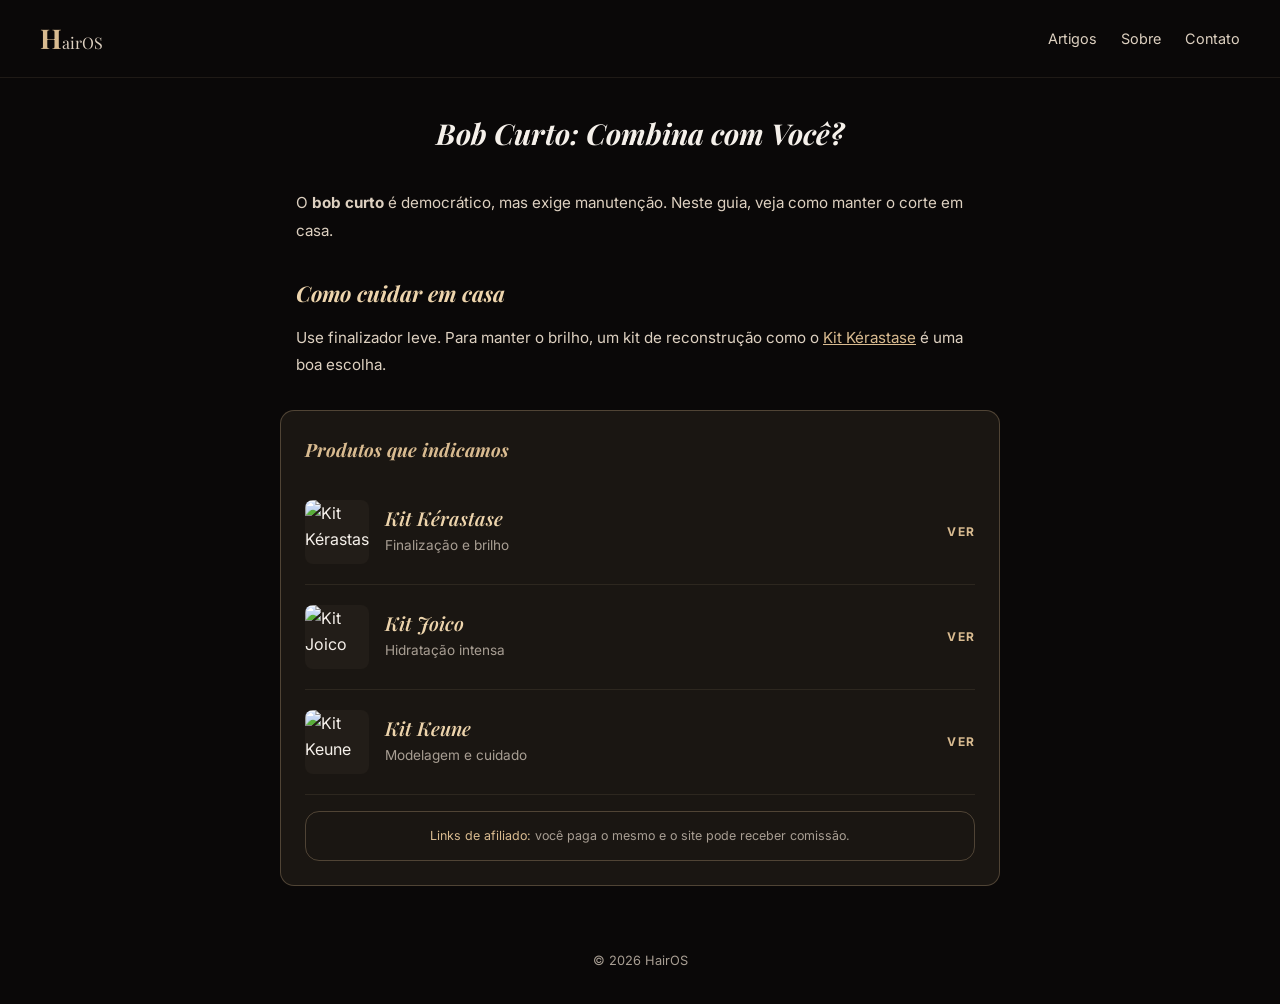
==== commit d5c2677a: "Atualizar o bob-curto.html" ====
--- a/bob-curto.html
+++ b/bob-curto.html
@@ -4,14 +4,61 @@
   <meta charset="UTF-8">
   <meta name="viewport" content="width=device-width, initial-scale=1.0, viewport-fit=cover">
   <title>Bob Curto: Combina com Você? — HairOS</title>
+  <link rel="preconnect" href="https://fonts.googleapis.com">
+  <link rel="preconnect" href="https://fonts.gstatic.com" crossorigin>
   <link href="https://fonts.googleapis.com/css2?family=Playfair+Display:ital,wght@0,400;0,600;0,700;1,400;1,600&family=Inter:wght@300;400;500;600&display=swap" rel="stylesheet">
-  <link rel="stylesheet" href="style.css">
+  
+  <style>
+    :root{
+      --bg:#0a0808; --bg-card:#1a1612; --text:#f5f0ea; --text-sec:#ddd0c0; 
+      --text-muted:#a89e93; --gold:#d9bb90; --gold-light:#edd4ac; 
+      --border:rgba(217,187,144,.10); --border-gold:rgba(217,187,144,.28);
+    }
+    *{margin:0;padding:0;box-sizing:border-box}
+    body{background:var(--bg);font-family:'Inter',sans-serif;color:var(--text);line-height:1.65}
+    a{color:inherit;text-decoration:none}
+    
+    /* HEADER */
+    .site-header{border-bottom:1px solid var(--border);padding:16px}
+    .header-inner{max-width:1200px;margin:0 auto;display:flex;justify-content:space-between;align-items:center}
+    .brand-h{font-family:'Playfair Display',serif;font-size:1.7rem;color:var(--gold);font-weight:700}
+    .brand-rest{font-family:'Playfair Display',serif;font-size:1rem;color:var(--text-sec)}
+    .nav-desktop{display:flex;gap:24px}
+    .nav-desktop a{color:var(--text-sec);font-size:.9rem}
+
+    /* ARTIGO */
+    .article-hero{text-align:center;padding:32px 16px}
+    .article-hero h1{font-family:'Playfair Display',serif;font-style:italic;font-size:1.8rem}
+    .article-body{max-width:720px;margin:0 auto;padding:0 16px}
+    .article-body p{font-size:.95rem;color:var(--text-sec);line-height:1.8;margin-bottom:18px}
+    .article-body h2{font-family:'Playfair Display',serif;font-style:italic;font-size:1.35rem;color:var(--gold-light);margin:32px 0 12px}
+
+    /* CARDS DE PRODUTO - AQUI ESTÁ O CONSERTO */
+    .produtos-sugeridos{max-width:720px;margin:32px auto;padding:24px;background:var(--bg-card);border:1px solid var(--border-gold);border-radius:14px}
+    .produtos-sugeridos h3{font-family:'Playfair Display',serif;font-style:italic;font-size:1.15rem;color:var(--gold);margin-bottom:14px}
+    
+    .produto-item{display:flex;align-items:center;padding:20px 0;border-bottom:1px solid var(--border);gap:16px;width:100%}
+    .produto-item:last-child{border-bottom:none}
+    
+    .produto-item img{width:64px;height:64px;object-fit:contain;flex-shrink:0;border-radius:8px;background:#221d18}
+    
+    .produto-item .prod-info{display:flex;flex-direction:column;flex:1;min-width:0}
+    .produto-item .prod-nome{font-family:'Playfair Display',serif;font-style:italic;font-size:1.2rem;font-weight:600;color:var(--gold-light);line-height:1.2}
+    .produto-item .prod-sub{font-family:'Inter',sans-serif;font-size:0.85rem;color:var(--text-muted);margin-top:4px}
+    
+    .produto-item .prod-cta{font-family:'Inter',sans-serif;font-size:0.75rem;text-transform:uppercase;letter-spacing:0.1em;color:var(--gold);font-weight:700;white-space:nowrap;flex-shrink:0;margin-left:auto}
+    
+    .aviso-afiliado{text-align:center;font-size:.78rem;color:var(--text-muted);padding:14px;border:1px solid var(--border-gold);border-radius:14px;margin-top:16px}
+    .aviso-afiliado .gold{color:var(--gold)}
+  </style>
 </head>
 <body>
 
   <header class="site-header">
     <div class="header-inner">
-      <a href="index.html" class="brand"><span class="brand-h">H</span><span class="brand-rest">airOS</span></a>
+      <a href="index.html" class="brand">
+        <span class="brand-h">H</span><span class="brand-rest">airOS</span>
+      </a>
       <nav class="nav-desktop">
         <a href="index.html">Artigos</a>
         <a href="sobre.html">Sobre</a>
@@ -32,11 +79,12 @@
       <p>Use finalizador leve. Para manter o brilho, um kit de reconstrução como o <a href="https://meli.la/1MwSY7v" target="_blank" rel="nofollow sponsored" style="color:var(--gold); text-decoration:underline;">Kit Kérastase</a> é uma boa escolha.</p>
     </article>
 
+    <!-- BLOCO DE PRODUTOS - SEM DUPLICAÇÃO, COM IMAGEM -->
     <section class="produtos-sugeridos">
       <h3>Produtos que indicamos</h3>
       
       <a class="produto-item" href="https://meli.la/1MwSY7v" target="_blank" rel="nofollow sponsored">
-        <img src="img/produto-kerastase.webp" alt="Kit Kérastase" onerror="_imgErro(this)">
+        <img src="img/produto-kerastase.webp" alt="Kit Kérastase">
         <span class="prod-info">
           <span class="prod-nome">Kit Kérastase</span>
           <span class="prod-sub">Finalização e brilho</span>
@@ -45,7 +93,7 @@
       </a>
       
       <a class="produto-item" href="https://meli.la/2x9xqBe" target="_blank" rel="nofollow sponsored">
-        <img src="img/produto-joico.webp" alt="Kit Joico" onerror="_imgErro(this)">
+        <img src="img/produto-joico.webp" alt="Kit Joico">
         <span class="prod-info">
           <span class="prod-nome">Kit Joico</span>
           <span class="prod-sub">Hidratação intensa</span>
@@ -54,7 +102,7 @@
       </a>
       
       <a class="produto-item" href="https://meli.la/1GbiW7M" target="_blank" rel="nofollow sponsored">
-        <img src="img/produto-keune.webp" alt="Kit Keune" onerror="_imgErro(this)">
+        <img src="img/produto-keune.webp" alt="Kit Keune">
         <span class="prod-info">
           <span class="prod-nome">Kit Keune</span>
           <span class="prod-sub">Modelagem e cuidado</span>
@@ -68,10 +116,9 @@
     </section>
   </main>
 
-  <footer class="site-footer">
-    <p class="footer-note">© 2026 HairOS</p>
+  <footer style="text-align:center; padding: 32px; font-size: 0.8rem; color: var(--text-muted);">
+    © 2026 HairOS
   </footer>
 
-  <script src="app.js" defer></script>
 </body>
 </html>
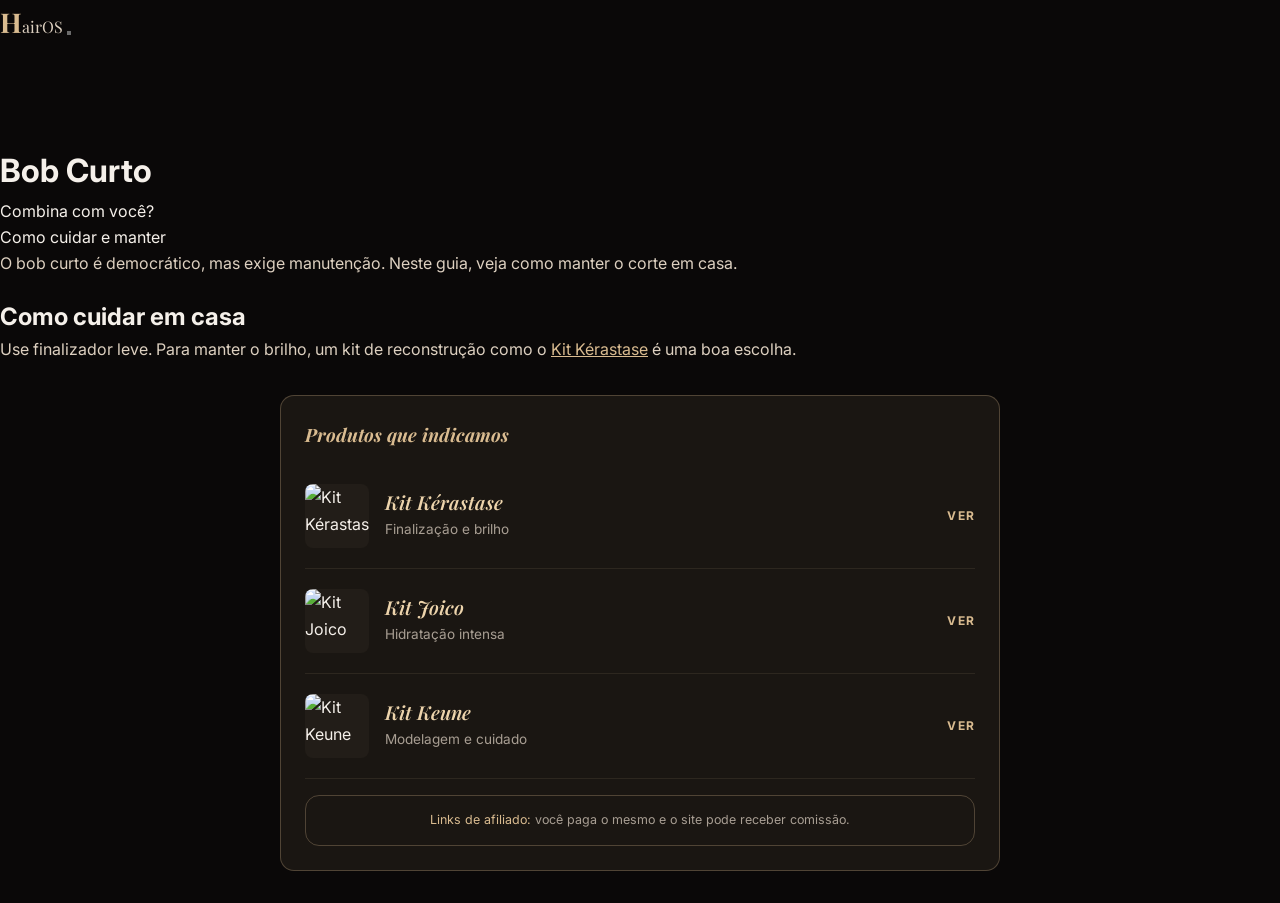
==== commit 0da5a100: "Atualizar o bob-curto.html" ====
--- a/bob-curto.html
+++ b/bob-curto.html
@@ -3,88 +3,55 @@
 <head>
   <meta charset="UTF-8">
   <meta name="viewport" content="width=device-width, initial-scale=1.0, viewport-fit=cover">
+  <meta name="theme-color" content="#0a0808">
+  <meta name="format-detection" content="telephone=no">
+  <meta name="color-scheme" content="dark">
   <title>Bob Curto: Combina com Você? — HairOS</title>
+  <link rel="icon" href="data:image/svg+xml,%3Csvg xmlns='http://www.w3.org/2000/svg' viewBox='0 0 100 100'%3E%3Crect width='100' height='100' fill='%230a0808'/%3E%3Ctext x='50' y='72' font-family='Georgia,serif' font-size='72' fill='%23d9bb90' text-anchor='middle'%3EH%3C/text%3E%3C/svg%3E">
   <link rel="preconnect" href="https://fonts.googleapis.com">
   <link rel="preconnect" href="https://fonts.gstatic.com" crossorigin>
   <link href="https://fonts.googleapis.com/css2?family=Playfair+Display:ital,wght@0,400;0,600;0,700;1,400;1,600&family=Inter:wght@300;400;500;600&display=swap" rel="stylesheet">
   
-  <style>
-    :root{
-      --bg:#0a0808; --bg-card:#1a1612; --text:#f5f0ea; --text-sec:#ddd0c0; 
-      --text-muted:#a89e93; --gold:#d9bb90; --gold-light:#edd4ac; 
-      --border:rgba(217,187,144,.10); --border-gold:rgba(217,187,144,.28);
-    }
-    *{margin:0;padding:0;box-sizing:border-box}
-    body{background:var(--bg);font-family:'Inter',sans-serif;color:var(--text);line-height:1.65}
-    a{color:inherit;text-decoration:none}
-    
-    /* HEADER */
-    .site-header{border-bottom:1px solid var(--border);padding:16px}
-    .header-inner{max-width:1200px;margin:0 auto;display:flex;justify-content:space-between;align-items:center}
-    .brand-h{font-family:'Playfair Display',serif;font-size:1.7rem;color:var(--gold);font-weight:700}
-    .brand-rest{font-family:'Playfair Display',serif;font-size:1rem;color:var(--text-sec)}
-    .nav-desktop{display:flex;gap:24px}
-    .nav-desktop a{color:var(--text-sec);font-size:.9rem}
-
-    /* ARTIGO */
-    .article-hero{text-align:center;padding:32px 16px}
-    .article-hero h1{font-family:'Playfair Display',serif;font-style:italic;font-size:1.8rem}
-    .article-body{max-width:720px;margin:0 auto;padding:0 16px}
-    .article-body p{font-size:.95rem;color:var(--text-sec);line-height:1.8;margin-bottom:18px}
-    .article-body h2{font-family:'Playfair Display',serif;font-style:italic;font-size:1.35rem;color:var(--gold-light);margin:32px 0 12px}
-
-    /* CARDS DE PRODUTO - AQUI ESTÁ O CONSERTO */
-    .produtos-sugeridos{max-width:720px;margin:32px auto;padding:24px;background:var(--bg-card);border:1px solid var(--border-gold);border-radius:14px}
-    .produtos-sugeridos h3{font-family:'Playfair Display',serif;font-style:italic;font-size:1.15rem;color:var(--gold);margin-bottom:14px}
-    
-    .produto-item{display:flex;align-items:center;padding:20px 0;border-bottom:1px solid var(--border);gap:16px;width:100%}
-    .produto-item:last-child{border-bottom:none}
-    
-    .produto-item img{width:64px;height:64px;object-fit:contain;flex-shrink:0;border-radius:8px;background:#221d18}
-    
-    .produto-item .prod-info{display:flex;flex-direction:column;flex:1;min-width:0}
-    .produto-item .prod-nome{font-family:'Playfair Display',serif;font-style:italic;font-size:1.2rem;font-weight:600;color:var(--gold-light);line-height:1.2}
-    .produto-item .prod-sub{font-family:'Inter',sans-serif;font-size:0.85rem;color:var(--text-muted);margin-top:4px}
-    
-    .produto-item .prod-cta{font-family:'Inter',sans-serif;font-size:0.75rem;text-transform:uppercase;letter-spacing:0.1em;color:var(--gold);font-weight:700;white-space:nowrap;flex-shrink:0;margin-left:auto}
-    
-    .aviso-afiliado{text-align:center;font-size:.78rem;color:var(--text-muted);padding:14px;border:1px solid var(--border-gold);border-radius:14px;margin-top:16px}
-    .aviso-afiliado .gold{color:var(--gold)}
-  </style>
+  <!-- O CSS ESTÁ SEPARADO AQUI -->
+  <link rel="stylesheet" href="style.css">
 </head>
 <body>
 
-  <header class="site-header">
-    <div class="header-inner">
+  <header class="header-unificado">
+    <div class="header-top">
       <a href="index.html" class="brand">
         <span class="brand-h">H</span><span class="brand-rest">airOS</span>
       </a>
-      <nav class="nav-desktop">
-        <a href="index.html">Artigos</a>
-        <a href="sobre.html">Sobre</a>
-        <a href="contato.html">Contato</a>
-      </nav>
+      <button class="menu-btn" id="menuBtn">
+        <span><span class="bar"></span><span class="bar"></span><span class="bar"></span></span>
+      </button>
     </div>
   </header>
 
-  <main>
-    <section class="article-hero">
-      <h1>Bob Curto: Combina com Você?</h1>
-    </section>
+  <main class="main-content" style="padding-top: 100px;">
+    
+    <div class="page-title">
+      <h1>Bob Curto</h1><span class="divider"></span>
+      <div class="sub">Combina com você?<br><span class="highlight">Como cuidar e manter</span></div>
+    </div>
 
-    <article class="article-body">
-      <p>O <strong>bob curto</strong> é democrático, mas exige manutenção. Neste guia, veja como manter o corte em casa.</p>
+    <div class="bloco">
+      <p style="color: var(--text-sec); margin-bottom: 20px;">
+        O bob curto é democrático, mas exige manutenção. Neste guia, veja como manter o corte em casa.
+      </p>
       
       <h2>Como cuidar em casa</h2>
-      <p>Use finalizador leve. Para manter o brilho, um kit de reconstrução como o <a href="https://meli.la/1MwSY7v" target="_blank" rel="nofollow sponsored" style="color:var(--gold); text-decoration:underline;">Kit Kérastase</a> é uma boa escolha.</p>
-    </article>
+      <p style="color: var(--text-sec); margin-bottom: 20px;">
+        Use finalizador leve. Para manter o brilho, um kit de reconstrução como o <a href="https://meli.la/1MwSY7v" target="_blank" rel="nofollow sponsored" style="color:var(--gold); text-decoration:underline;">Kit Kérastase</a> é uma boa escolha.
+      </p>
+    </div>
 
-    <!-- BLOCO DE PRODUTOS - SEM DUPLICAÇÃO, COM IMAGEM -->
+    <!-- SEÇÃO DE PRODUTOS (SEM DUPLICAÇÃO) -->
     <section class="produtos-sugeridos">
       <h3>Produtos que indicamos</h3>
       
       <a class="produto-item" href="https://meli.la/1MwSY7v" target="_blank" rel="nofollow sponsored">
-        <img src="img/produto-kerastase.webp" alt="Kit Kérastase">
+        <img src="img/produto-kerastase.webp" alt="Kit Kérastase" onerror="_imgErro(this)">
         <span class="prod-info">
           <span class="prod-nome">Kit Kérastase</span>
           <span class="prod-sub">Finalização e brilho</span>
@@ -93,7 +60,7 @@
       </a>
       
       <a class="produto-item" href="https://meli.la/2x9xqBe" target="_blank" rel="nofollow sponsored">
-        <img src="img/produto-joico.webp" alt="Kit Joico">
+        <img src="img/produto-joico.webp" alt="Kit Joico" onerror="_imgErro(this)">
         <span class="prod-info">
           <span class="prod-nome">Kit Joico</span>
           <span class="prod-sub">Hidratação intensa</span>
@@ -102,23 +69,22 @@
       </a>
       
       <a class="produto-item" href="https://meli.la/1GbiW7M" target="_blank" rel="nofollow sponsored">
-        <img src="img/produto-keune.webp" alt="Kit Keune">
+        <img src="img/produto-keune.webp" alt="Kit Keune" onerror="_imgErro(this)">
         <span class="prod-info">
           <span class="prod-nome">Kit Keune</span>
           <span class="prod-sub">Modelagem e cuidado</span>
         </span>
         <span class="prod-cta">Ver</span>
       </a>
-      
-      <p class="aviso-afiliado">
+
+      <p class="aviso-afiliado" style="margin-top: 16px;">
         <span class="gold">Links de afiliado:</span> você paga o mesmo e o site pode receber comissão.
       </p>
     </section>
+
   </main>
 
-  <footer style="text-align:center; padding: 32px; font-size: 0.8rem; color: var(--text-muted);">
-    © 2026 HairOS
-  </footer>
-
+  <!-- O JS ESTÁ SEPARADO AQUI -->
+  <script src="app.js" defer></script>
 </body>
 </html>
--- a/style.css
+++ b/style.css
@@ -0,0 +1,50 @@
+:root {
+  --bg: #0a0808;
+  --bg-card: #1a1612;
+  --text: #f5f0ea;
+  --text-sec: #ddd0c0;
+  --text-muted: #a89e93;
+  --gold: #d9bb90;
+  --gold-light: #edd4ac;
+  --border: rgba(217, 187, 144, .10);
+  --border-gold: rgba(217, 187, 144, .28);
+}
+
+* { margin: 0; padding: 0; box-sizing: border-box; }
+body { background: var(--bg); font-family: 'Inter', sans-serif; color: var(--text); line-height: 1.65; }
+a { color: inherit; text-decoration: none; }
+img { display: block; max-width: 100%; }
+
+.site-header { border-bottom: 1px solid var(--border); padding: 16px; }
+.header-inner { max-width: 1200px; margin: 0 auto; display: flex; justify-content: space-between; align-items: center; }
+.brand-h { font-family: 'Playfair Display', serif; font-size: 1.7rem; color: var(--gold); font-weight: 700; }
+.brand-rest { font-family: 'Playfair Display', serif; font-size: 1rem; color: var(--text-sec); }
+.nav-desktop { display: flex; gap: 24px; }
+.nav-desktop a { color: var(--text-sec); font-size: .9rem; }
+
+.article-hero { text-align: center; padding: 32px 16px; }
+.article-hero h1 { font-family: 'Playfair Display', serif; font-style: italic; font-size: 1.8rem; }
+.article-body { max-width: 720px; margin: 0 auto; padding: 0 16px; }
+.article-body p { font-size: .95rem; color: var(--text-sec); line-height: 1.8; margin-bottom: 18px; }
+.article-body h2 { font-family: 'Playfair Display', serif; font-style: italic; font-size: 1.35rem; color: var(--gold-light); margin: 32px 0 12px; }
+
+/* AQUI ESTÁ O SEGREDO DO CARD PERFEITO */
+.produtos-sugeridos { max-width: 720px; margin: 32px auto; padding: 24px; background: var(--bg-card); border: 1px solid var(--border-gold); border-radius: 14px; }
+.produtos-sugeridos h3 { font-family: 'Playfair Display', serif; font-style: italic; font-size: 1.15rem; color: var(--gold); margin-bottom: 14px; }
+
+.produto-item { display: flex !important; align-items: center !important; justify-content: space-between !important; padding: 20px 0 !important; border-bottom: 1px solid var(--border) !important; gap: 16px !important; width: 100% !important; }
+.produto-item:last-child { border-bottom: none !important; }
+
+/* Trava a imagem no tamanho certo */
+.produto-item img { width: 64px !important; height: 64px !important; object-fit: contain !important; flex-shrink: 0 !important; border-radius: 8px; background: #221d18; }
+
+/* O texto fica no meio e não empurra o botão */
+.produto-item .prod-info { display: flex !important; flex-direction: column !important; flex: 1 !important; min-width: 0 !important; }
+.produto-item .prod-nome { font-family: 'Playfair Display', serif !important; font-style: italic !important; font-size: 1.2rem !important; font-weight: 600 !important; color: var(--gold-light) !important; line-height: 1.2 !important; }
+.produto-item .prod-sub { font-family: 'Inter', sans-serif !important; font-size: 0.85rem !important; color: var(--text-muted) !important; margin-top: 4px !important; }
+
+/* Trava o botão VER para nunca ser cortado */
+.produto-item .prod-cta { font-family: 'Inter', sans-serif !important; font-size: 0.75rem !important; text-transform: uppercase !important; letter-spacing: 0.1em !important; color: var(--gold) !important; font-weight: 700 !important; white-space: nowrap !important; flex-shrink: 0 !important; }
+
+.aviso-afiliado { text-align: center; font-size: .78rem; color: var(--text-muted); padding: 14px; border: 1px solid var(--border-gold); border-radius: 14px; margin-top: 16px; }
+.aviso-afiliado .gold { color: var(--gold); }
